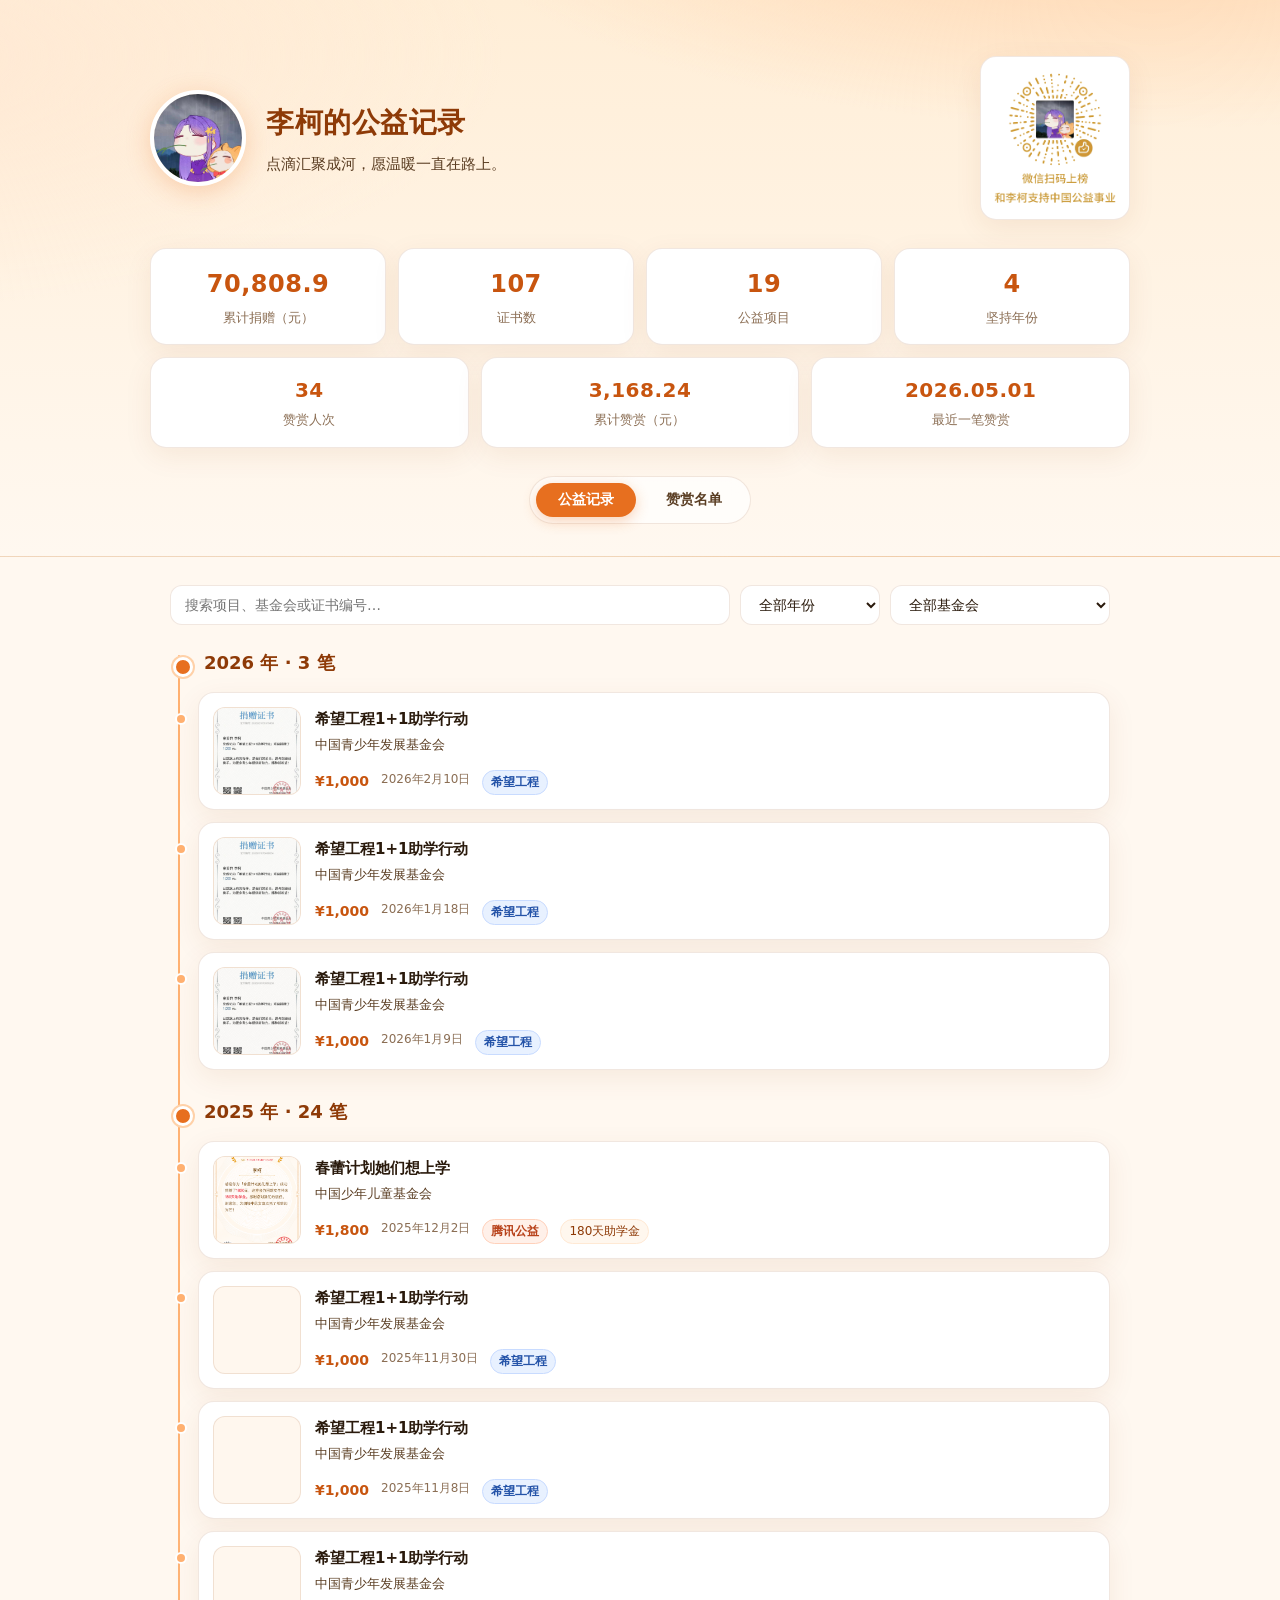
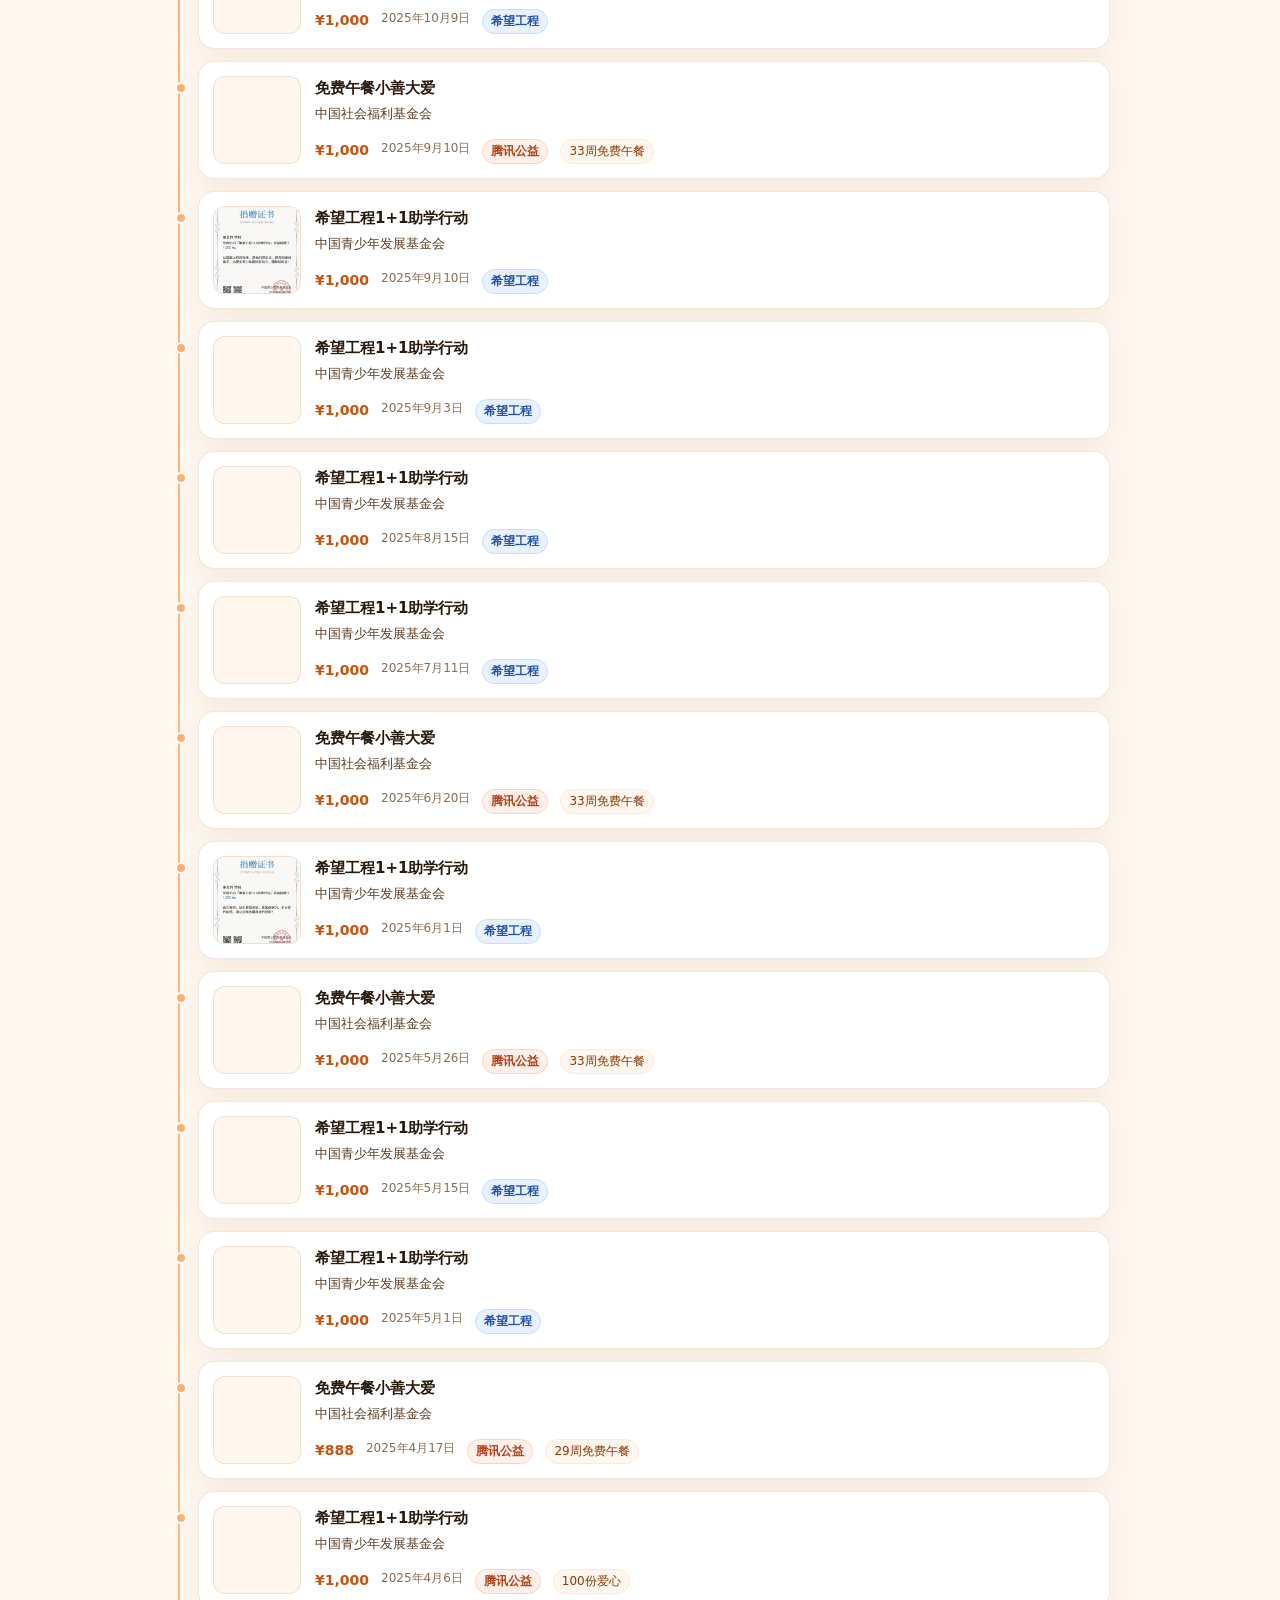
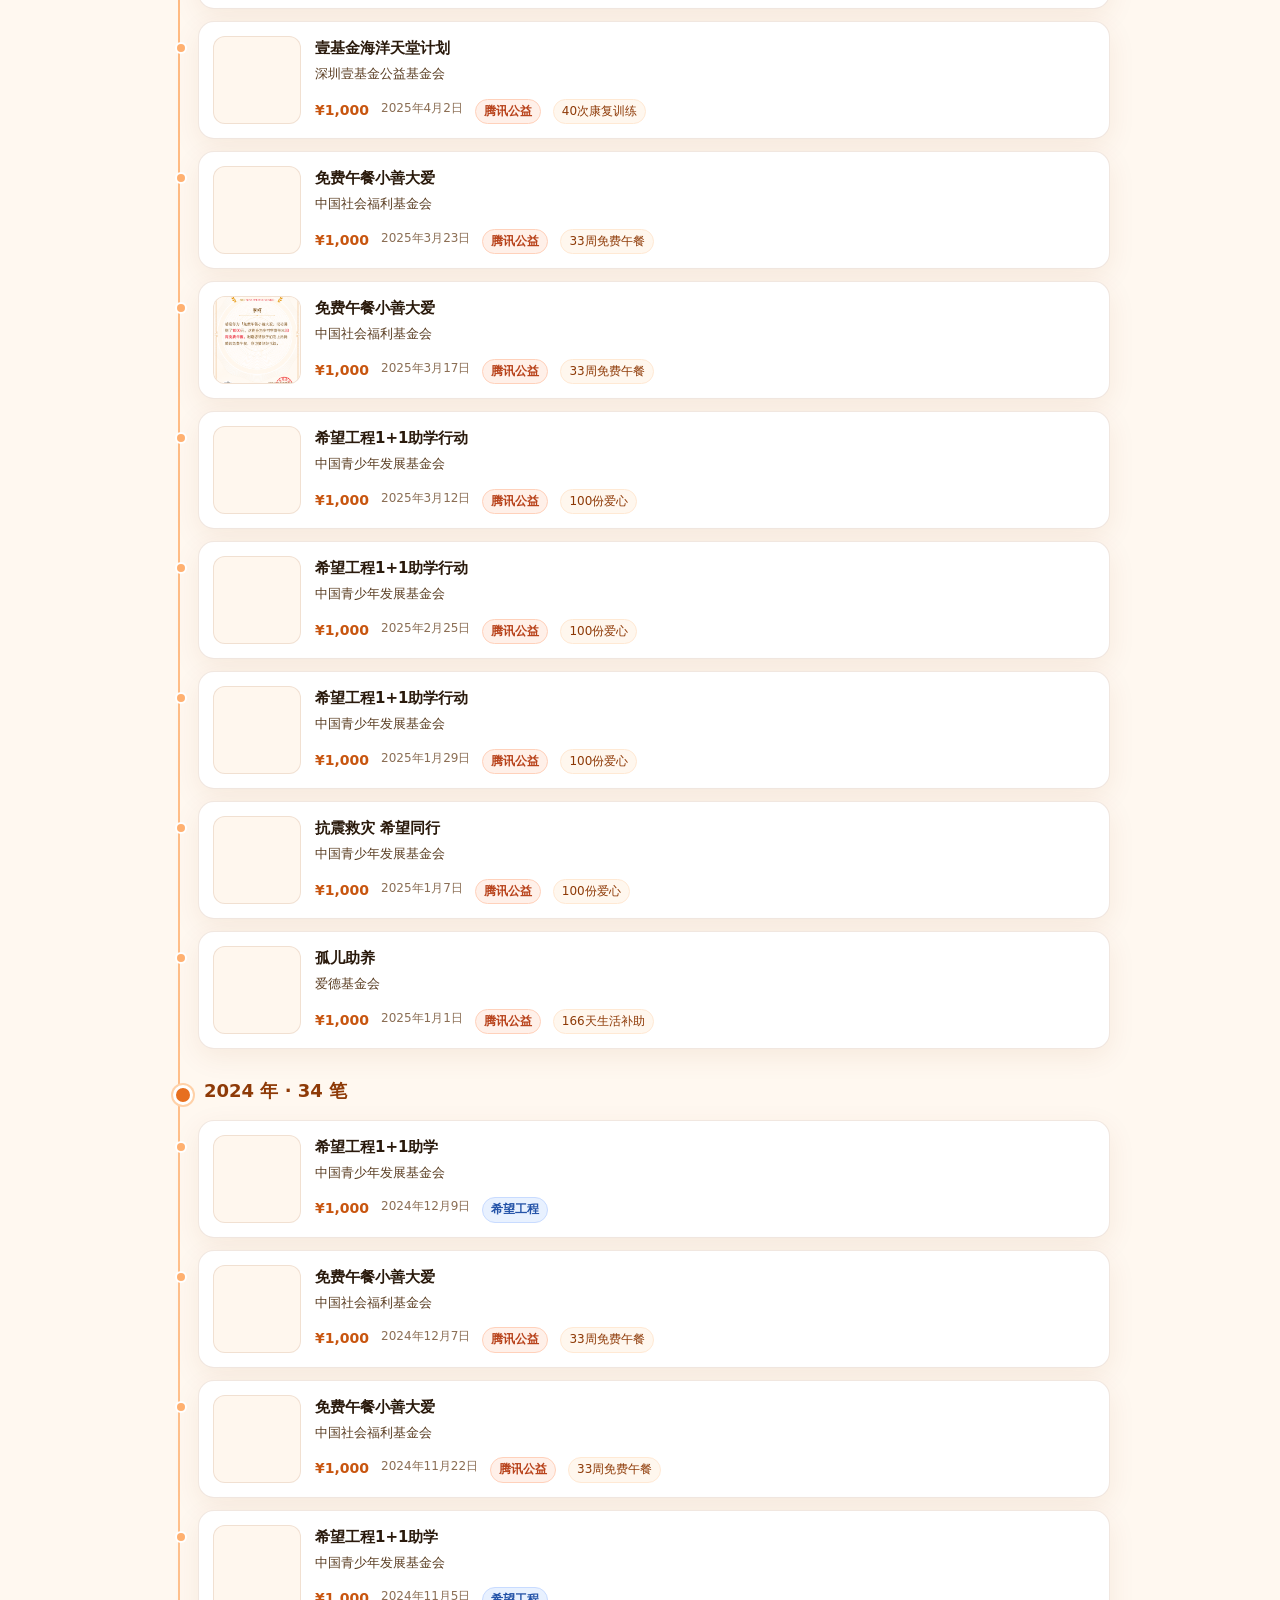
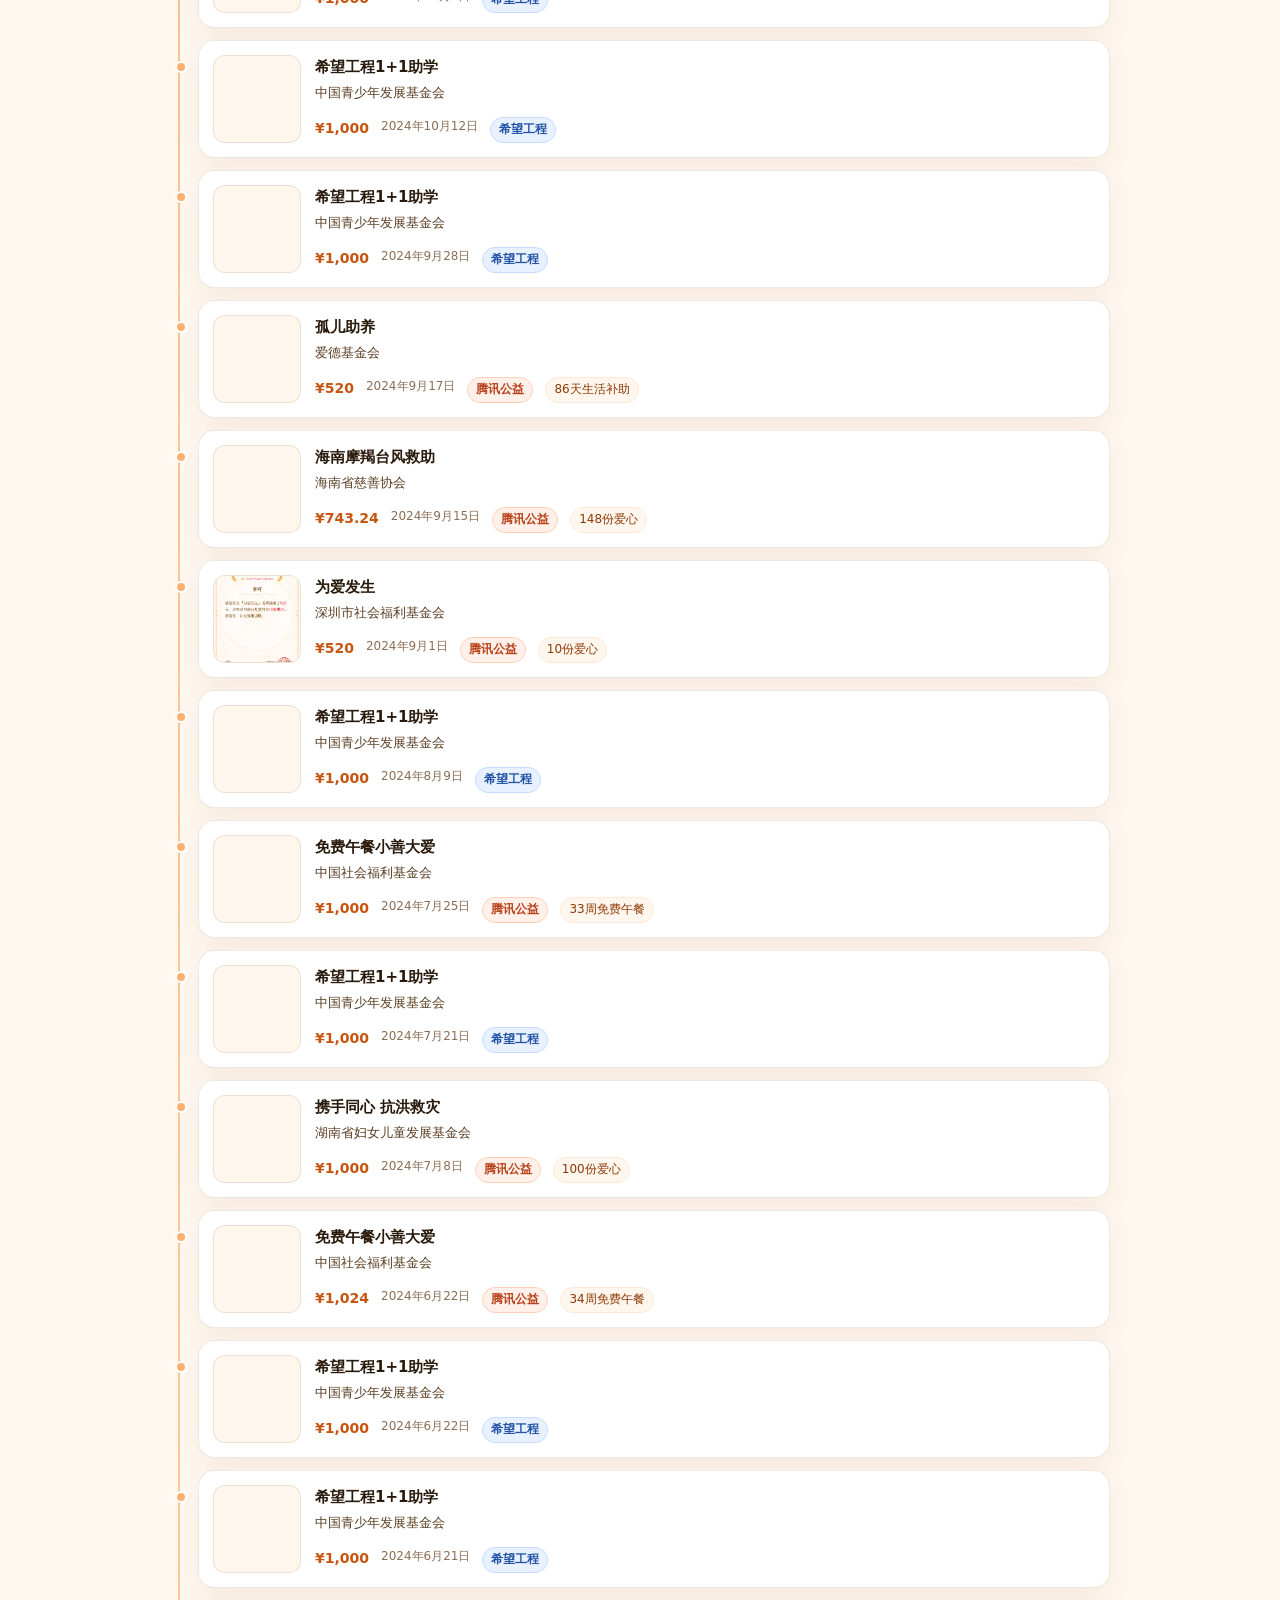
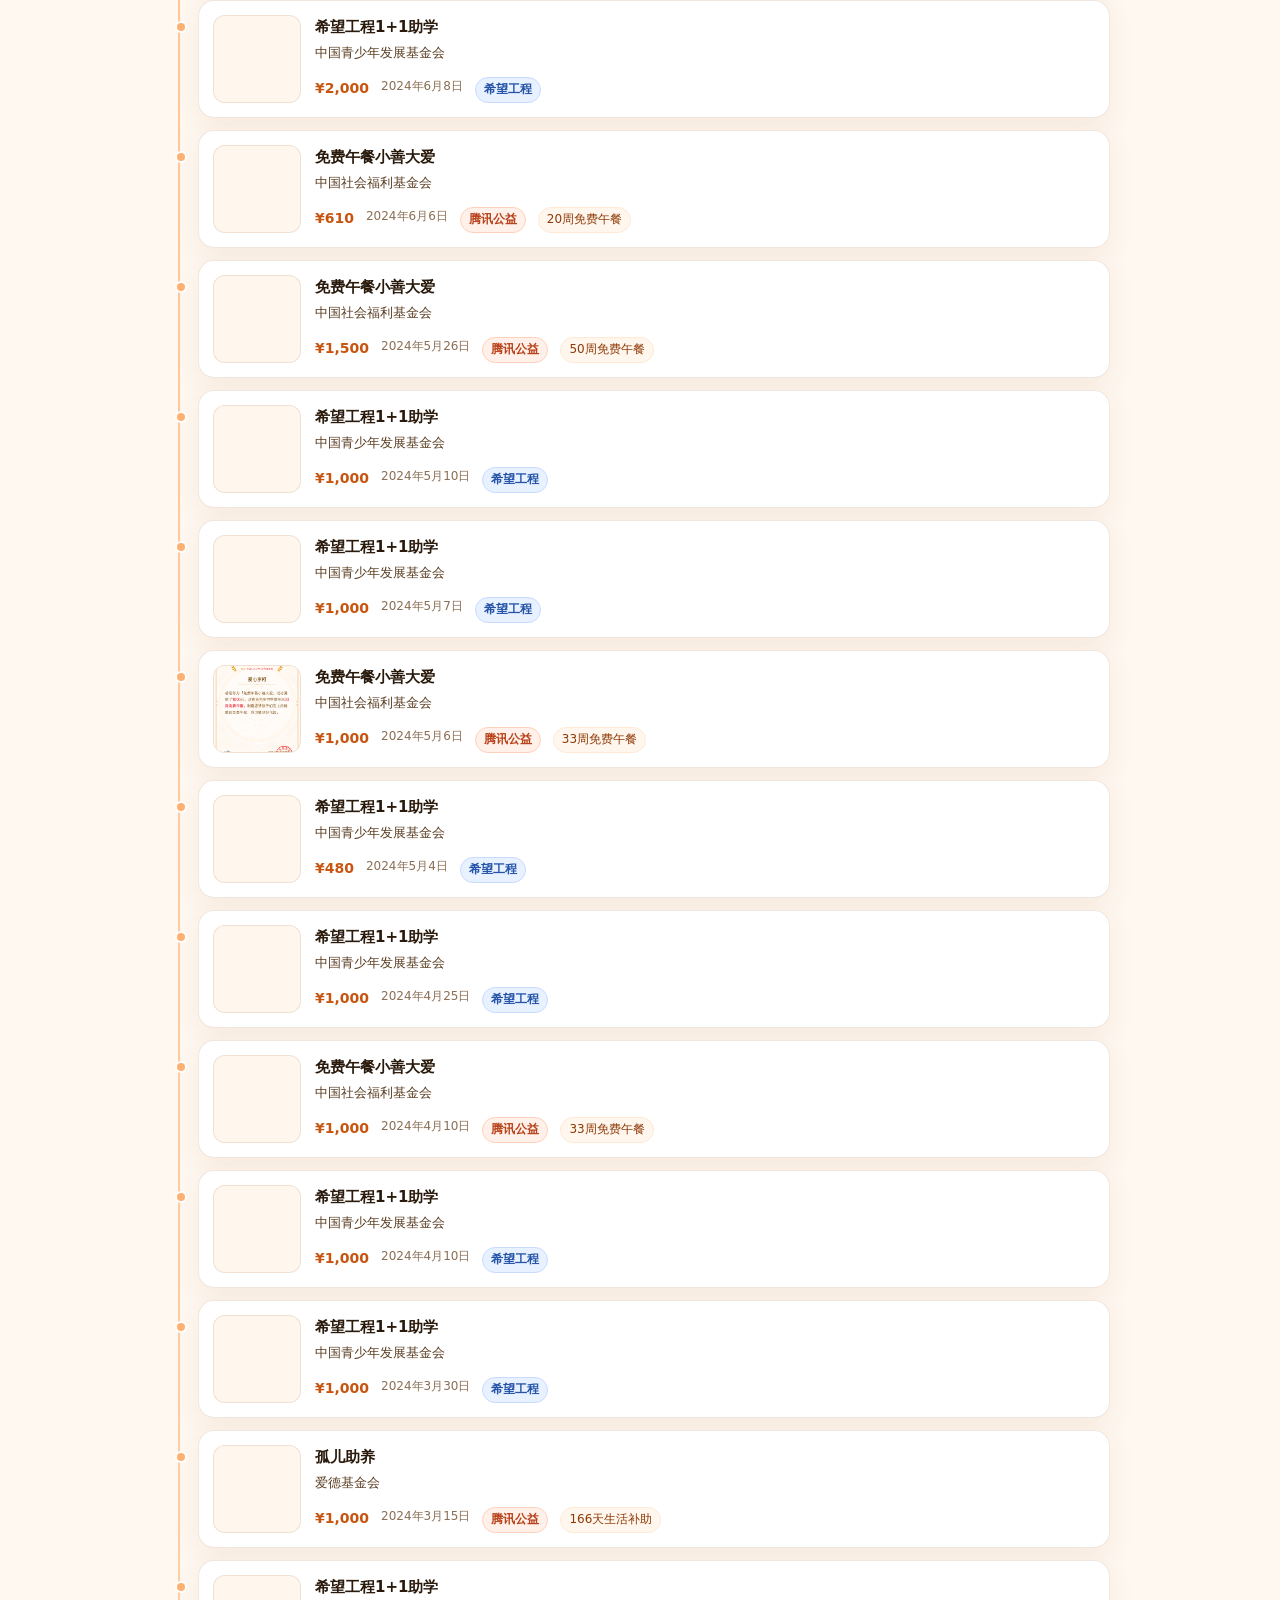
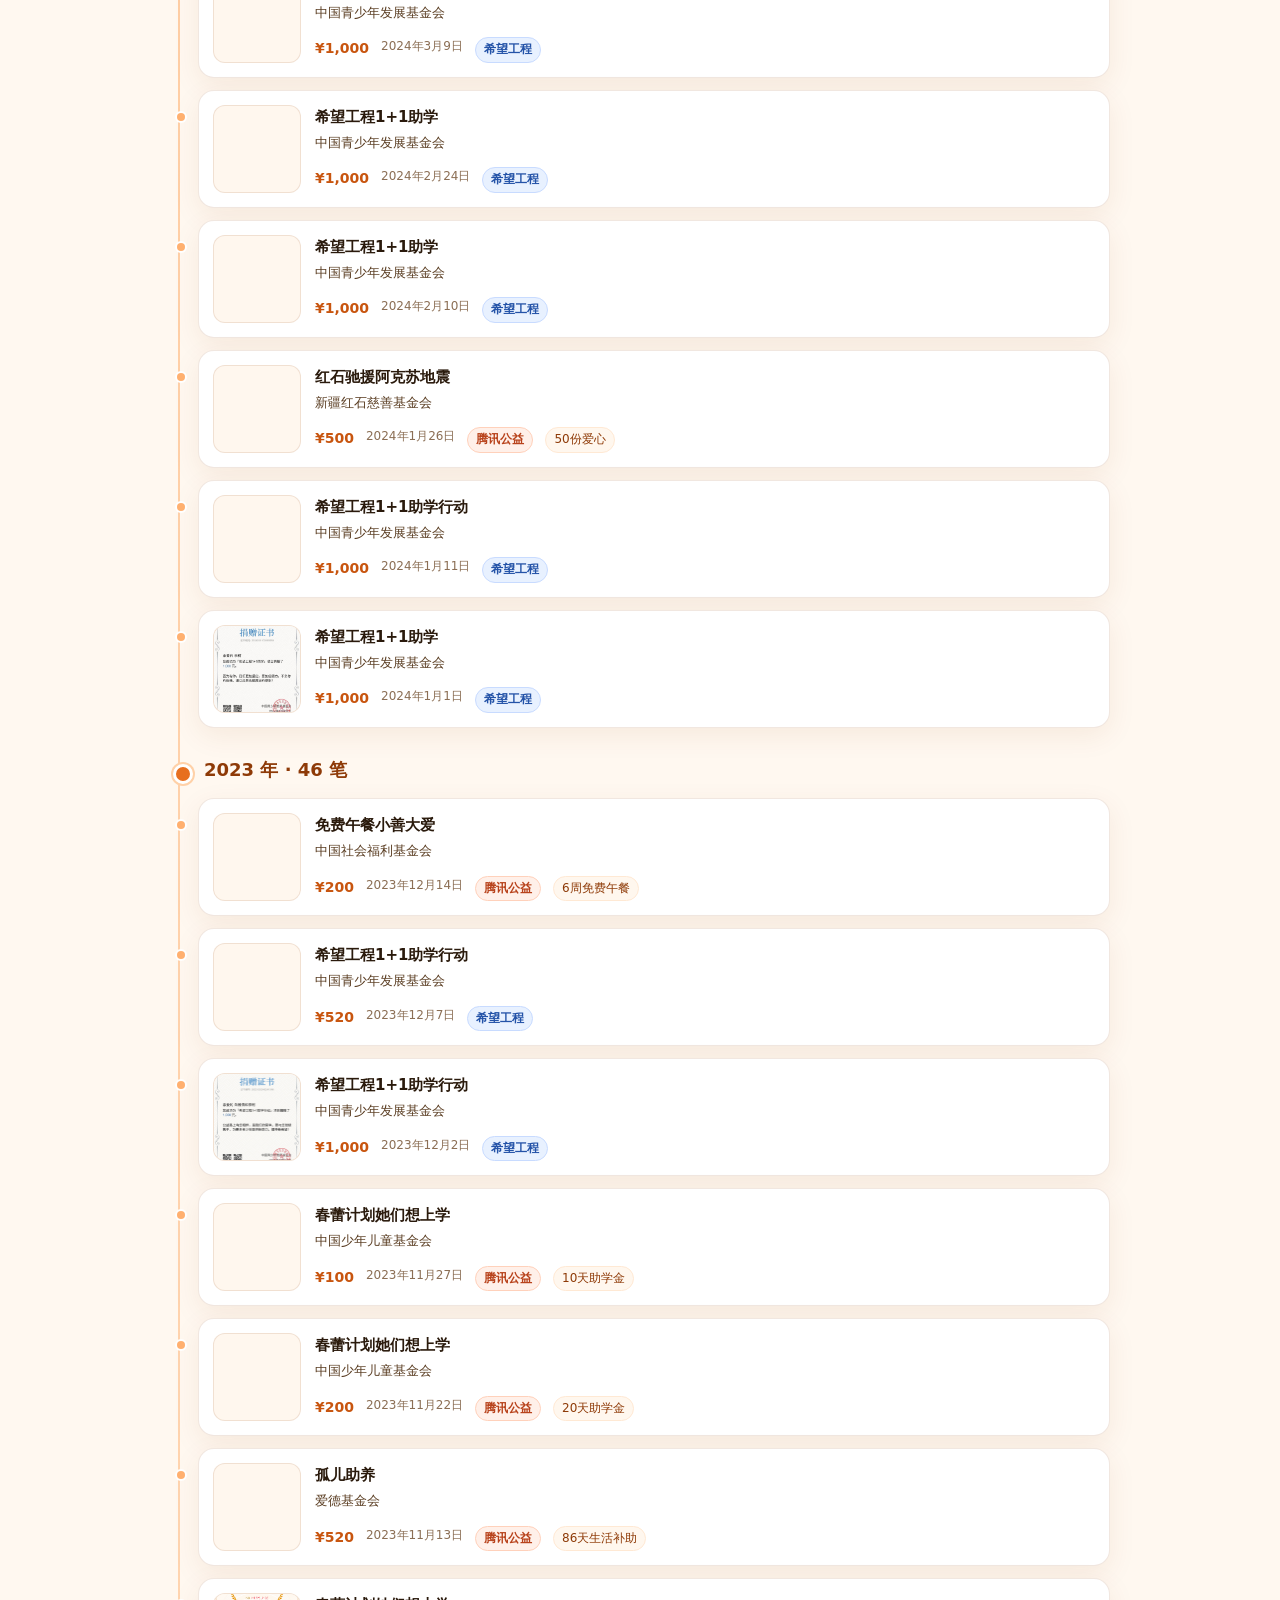
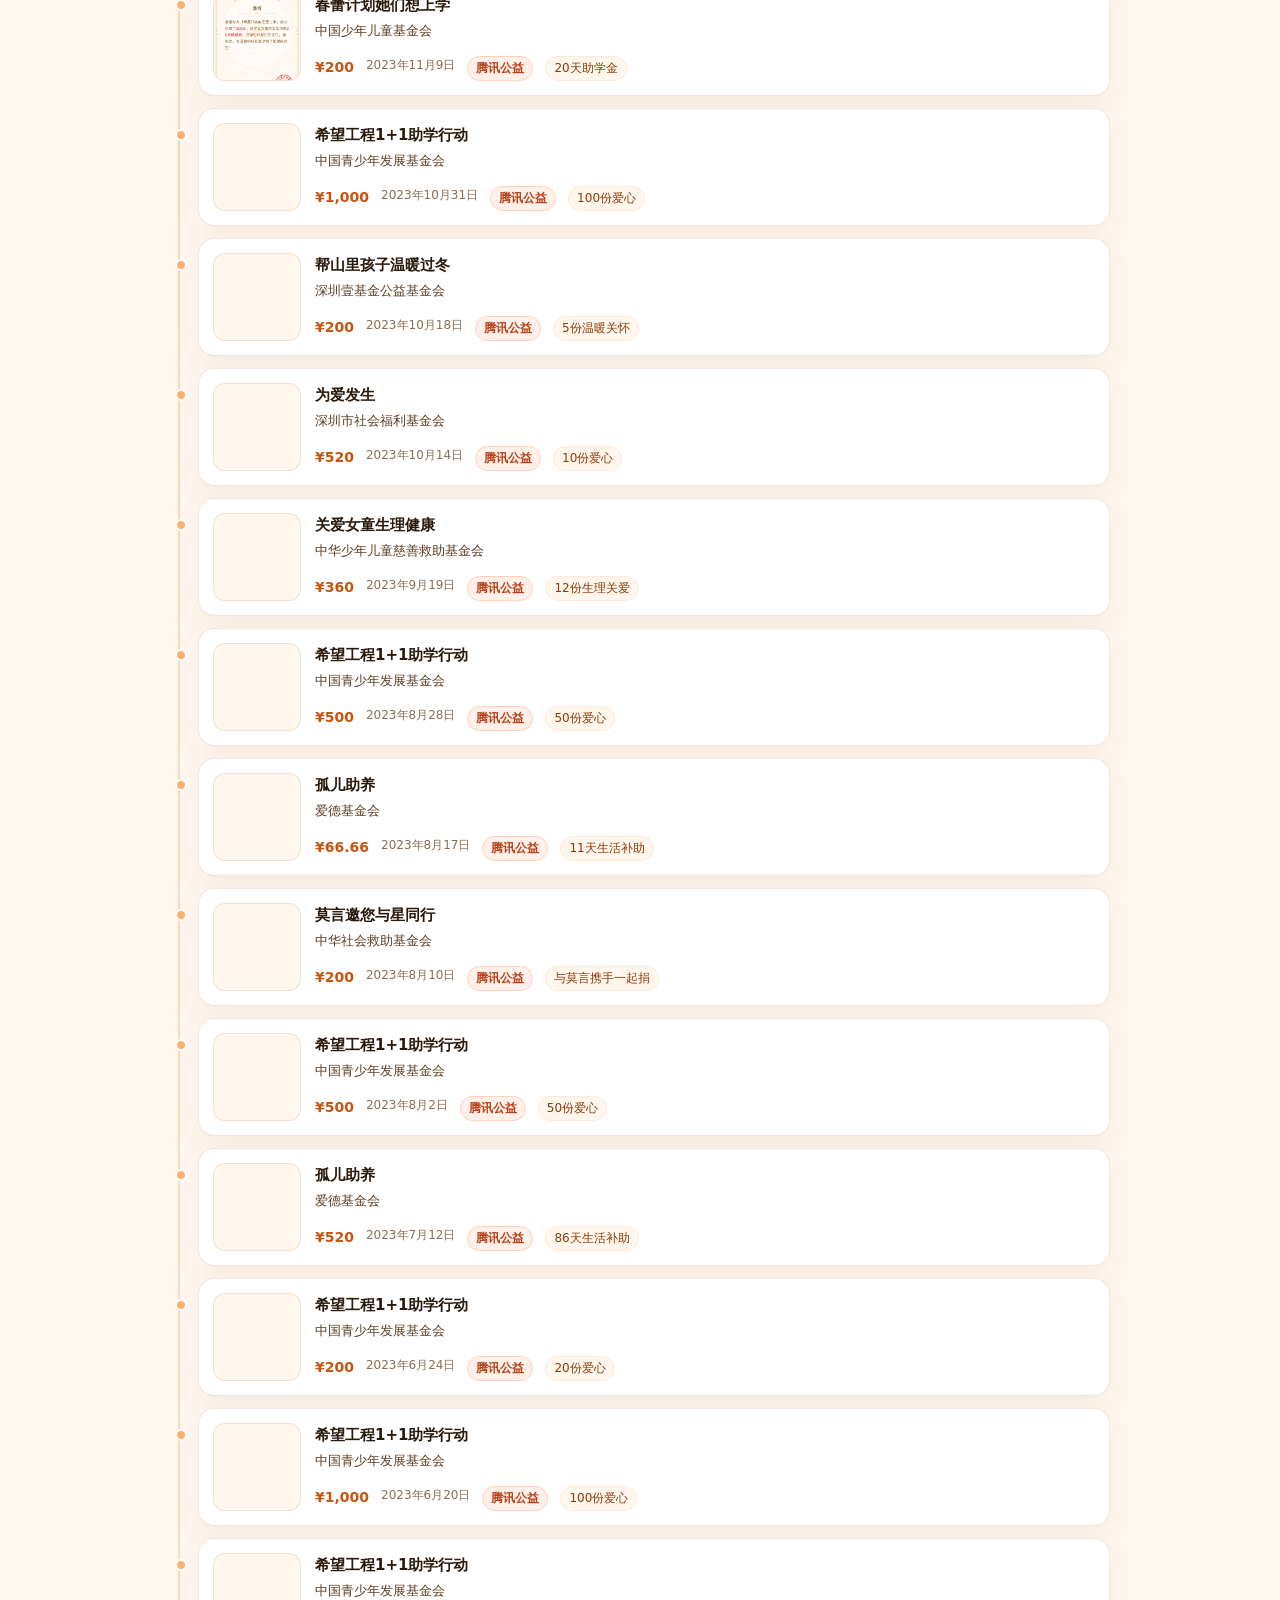
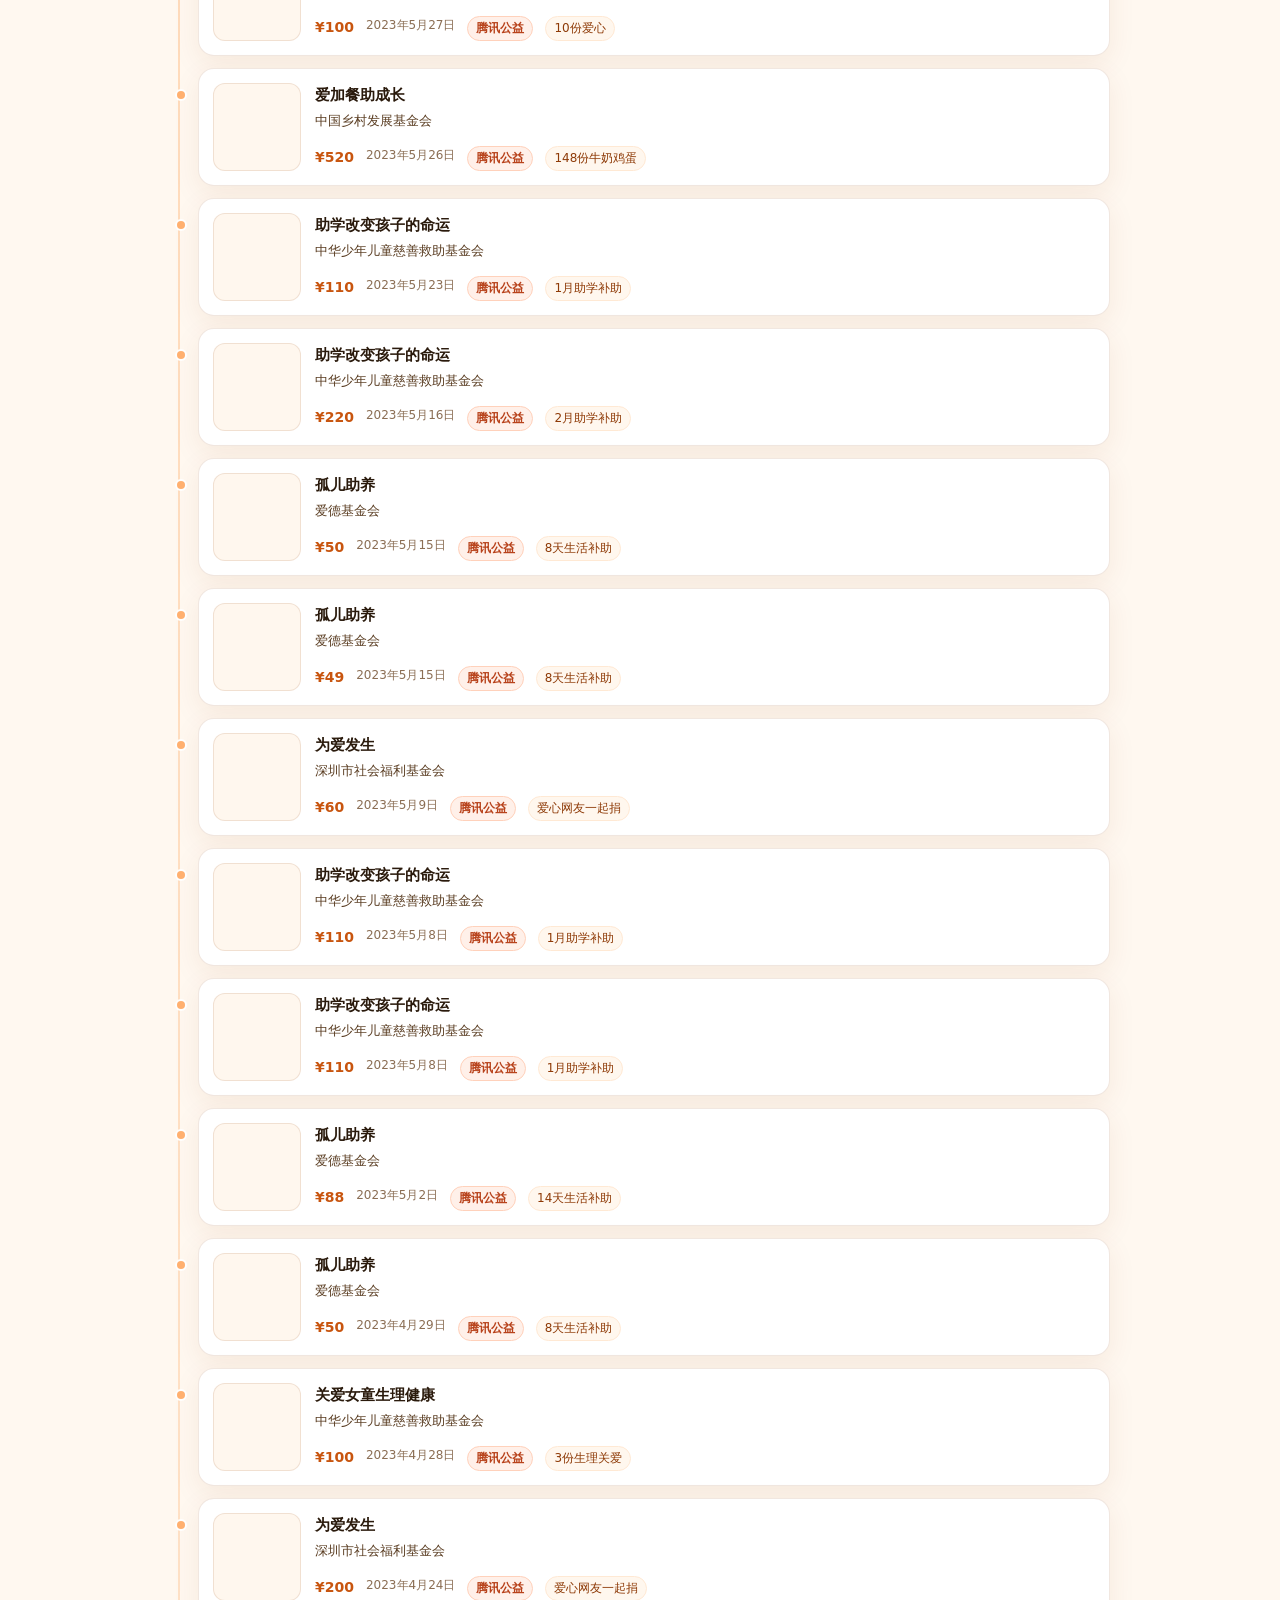
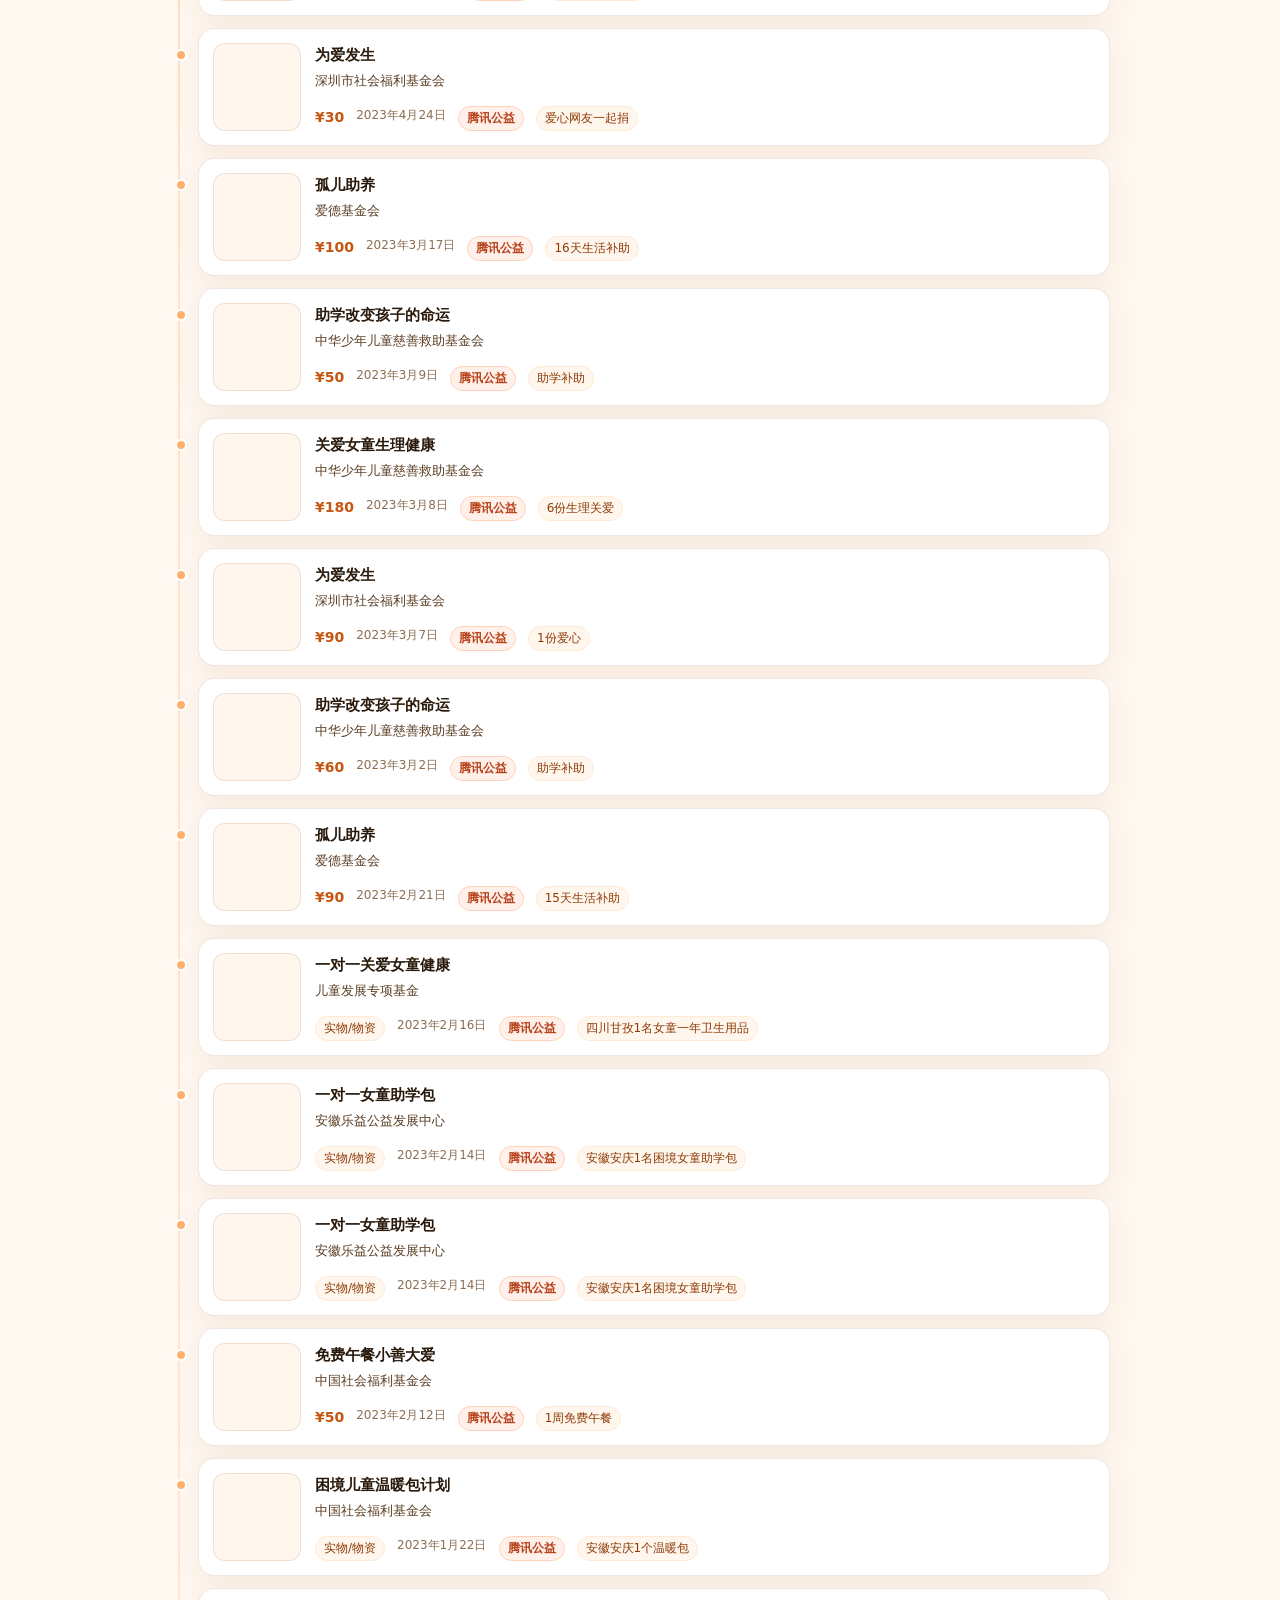
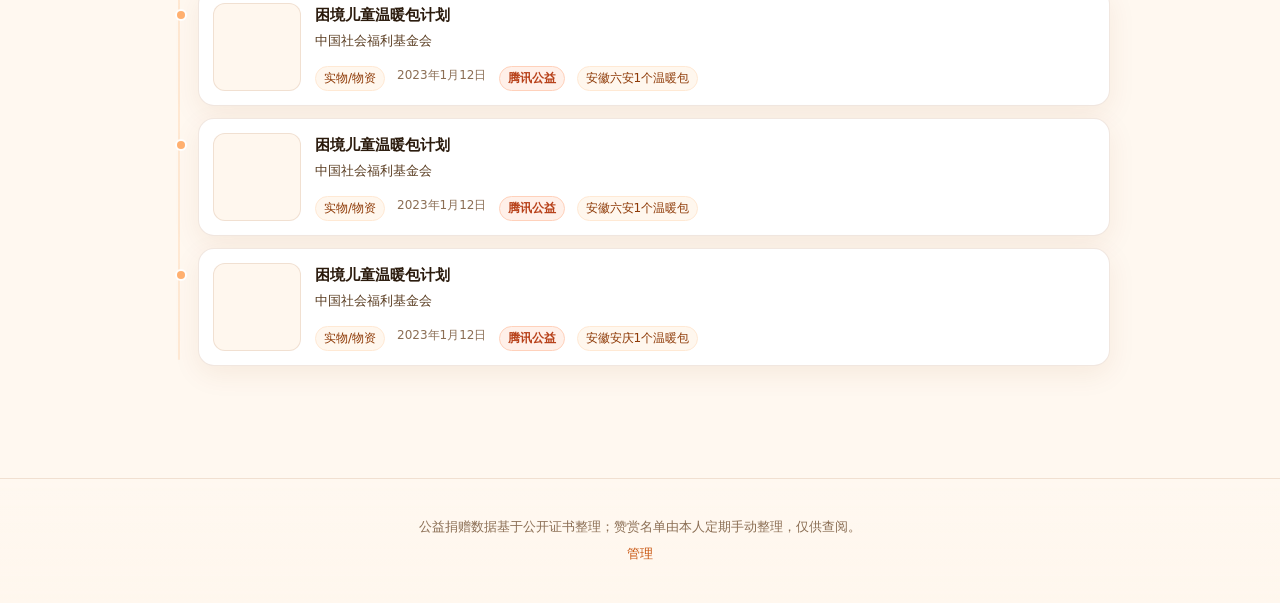
==== index.html @ 51386a1c "feat: initial commit — 李柯公益记录站点 - 展示页：捐赠时间线 + 赞赏名单（带搜索/年份筛选/排序，JS masonry 布局） - 管理面板：基于 Cloudflare P" ====
<!DOCTYPE html>
<html lang="zh-CN">
<head>
<meta charset="UTF-8">
<meta name="viewport" content="width=device-width,initial-scale=1,viewport-fit=cover">
<meta name="theme-color" content="#e07a3c">
<title>李柯的公益记录</title>
<meta name="description" content="李柯的公益捐赠时间线、证书与赞赏名单">
<link rel="stylesheet" href="assets/style.css">
<link rel="icon" type="image/jpeg" href="assets/avatar.jpeg">
</head>
<body>

<header class="hero">
  <div class="hero-inner">
    <img class="avatar" src="assets/avatar.jpeg" alt="李柯">
    <div class="hero-text">
      <h1>李柯的公益记录</h1>
      <p class="tagline">点滴汇聚成河，愿温暖一直在路上。</p>
    </div>
    <aside class="hero-cta" aria-label="赞赏二维码">
      <img src="assets/qr-support.png" alt="微信扫码上榜，和李柯支持中国公益事业" class="qr">
    </aside>
  </div>

  <div class="stats">
    <div class="stat">
      <div class="stat-value" id="stat-amount">—</div>
      <div class="stat-label">累计捐赠（元）</div>
    </div>
    <div class="stat">
      <div class="stat-value" id="stat-count">—</div>
      <div class="stat-label">证书数</div>
    </div>
    <div class="stat">
      <div class="stat-value" id="stat-projects">—</div>
      <div class="stat-label">公益项目</div>
    </div>
    <div class="stat">
      <div class="stat-value" id="stat-years">—</div>
      <div class="stat-label">坚持年份</div>
    </div>
  </div>

  <div class="sponsors-stats" aria-label="赞赏概览">
    <div class="stat">
      <div class="stat-value" id="sp-count">—</div>
      <div class="stat-label">赞赏人次</div>
    </div>
    <div class="stat">
      <div class="stat-value" id="sp-total">—</div>
      <div class="stat-label">累计赞赏（元）</div>
    </div>
    <div class="stat">
      <div class="stat-value" id="sp-latest">—</div>
      <div class="stat-label">最近一笔赞赏</div>
    </div>
  </div>

  <nav class="section-nav" role="tablist" aria-label="页面切换">
    <button type="button" class="section-tab is-active" data-tab="donations" role="tab" aria-selected="true">公益记录</button>
    <button type="button" class="section-tab" data-tab="sponsors" role="tab" aria-selected="false">赞赏名单</button>
  </nav>
</header>

<main class="container">

  <section id="donations" class="page-section" role="tabpanel" aria-labelledby="tab-donations">
    <div class="filters" aria-label="筛选">
      <input type="search" id="q" placeholder="搜索项目、基金会或证书编号…" autocomplete="off">
      <select id="filter-year">
        <option value="">全部年份</option>
      </select>
      <select id="filter-foundation">
        <option value="">全部基金会</option>
      </select>
    </div>

    <div id="timeline" class="timeline" aria-live="polite"></div>
    <p id="empty" class="empty" hidden>没有匹配的记录。</p>
  </section>

  <section id="sponsors" class="page-section" role="tabpanel" aria-labelledby="tab-sponsors" hidden>
    <div class="filters" aria-label="赞赏筛选">
      <input type="search" id="sp-q" placeholder="搜索姓名或留言…" autocomplete="off">
      <select id="sp-filter-year">
        <option value="">全部年份</option>
      </select>
      <select id="sp-sort">
        <option value="date-asc">日期 旧→新</option>
        <option value="date-desc">日期 新→旧</option>
        <option value="amount-desc">金额 高→低</option>
        <option value="amount-asc">金额 低→高</option>
      </select>
    </div>
    <div id="sponsor-list" class="sponsor-list"></div>
    <p id="sponsor-empty" class="empty" hidden>暂无赞赏记录。</p>
  </section>
</main>

<footer class="site-footer">
  <p class="legal">公益捐赠数据基于公开证书整理；赞赏名单由本人定期手动整理，仅供查阅。</p>
  <p class="legal"><a href="admin.html">管理</a></p>
</footer>

<dialog id="lightbox" class="lightbox" aria-label="证书预览">
  <button class="lightbox-close" type="button" aria-label="关闭">&times;</button>
  <img id="lightbox-img" alt="">
  <div class="lightbox-meta" id="lightbox-meta"></div>
</dialog>

<script src="assets/app.js" defer></script>
</body>
</html>
---- assets/style.css ----
:root {
  --warm-50:  #fff7ee;
  --warm-100: #ffe9d4;
  --warm-200: #ffd1a8;
  --warm-300: #ffb070;
  --warm-400: #ff8a45;
  --warm-500: #e76f1f;
  --warm-600: #c8550f;
  --warm-700: #8e3a07;
  --ink-900:  #2a1a0c;
  --ink-700:  #5a3d22;
  --ink-500:  #8b6e54;
  --line:     rgba(142, 58, 7, 0.12);
  --bg:       #fff8f0;
  --card:     #ffffff;
  --shadow:   0 8px 28px rgba(143, 64, 14, 0.08);
  --radius:   16px;
}

* { box-sizing: border-box; }
html, body { padding: 0; margin: 0; }
body {
  font-family: "PingFang SC", "Microsoft YaHei", "Hiragino Sans GB", system-ui, -apple-system, sans-serif;
  background: var(--bg);
  color: var(--ink-900);
  line-height: 1.6;
  -webkit-font-smoothing: antialiased;
}

a { color: var(--warm-600); text-decoration: none; }
a:hover { text-decoration: underline; }

img { max-width: 100%; display: block; }

/* ===== Hero ===== */
.hero {
  background:
    radial-gradient(1200px 400px at 90% -20%, var(--warm-200), transparent 60%),
    radial-gradient(900px 360px at -10% 10%, var(--warm-100), transparent 70%),
    linear-gradient(180deg, #ffeed7 0%, var(--bg) 100%);
  padding: 56px 20px 32px;
  border-bottom: 1px solid var(--line);
}
.hero-inner {
  max-width: 980px;
  margin: 0 auto;
  display: flex;
  align-items: center;
  gap: 20px;
  flex-wrap: wrap;
}
.avatar {
  width: 96px;
  height: 96px;
  border-radius: 50%;
  object-fit: cover;
  box-shadow: 0 6px 24px rgba(231, 111, 31, 0.25);
  border: 4px solid #fff;
  flex-shrink: 0;
}
.hero-text {
  flex: 1 1 300px;
  min-width: 0;
}
.hero-text h1 {
  margin: 0 0 6px;
  font-size: 28px;
  letter-spacing: 0.5px;
  color: var(--warm-700);
}
.tagline {
  margin: 0;
  color: var(--ink-700);
  font-size: 15px;
}

.hero-cta {
  flex-shrink: 0;
  background: #fff;
  padding: 8px;
  border-radius: var(--radius);
  box-shadow: var(--shadow);
  border: 1px solid var(--line);
}
.hero-cta .qr {
  width: 132px;
  height: auto;
  display: block;
  border-radius: 8px;
}

.stats {
  max-width: 980px;
  margin: 28px auto 0;
  display: grid;
  grid-template-columns: repeat(4, 1fr);
  gap: 12px;
}
.stat {
  background: var(--card);
  border-radius: var(--radius);
  padding: 16px 14px;
  text-align: center;
  box-shadow: var(--shadow);
  border: 1px solid var(--line);
}
.stat-value {
  font-size: 24px;
  font-weight: 700;
  color: var(--warm-600);
  letter-spacing: 0.5px;
}
.stat-label {
  font-size: 13px;
  color: var(--ink-500);
  margin-top: 4px;
}

/* ===== Container ===== */
.container {
  max-width: 980px;
  margin: 0 auto;
  padding: 28px 20px 64px;
}

/* ===== Filters ===== */
.filters {
  display: grid;
  grid-template-columns: 1fr 140px 220px;
  gap: 10px;
  margin-bottom: 24px;
}
.filters input,
.filters select {
  padding: 10px 14px;
  font-size: 14px;
  border-radius: 12px;
  border: 1px solid var(--line);
  background: #fff;
  color: var(--ink-900);
  outline: none;
  transition: border-color .2s, box-shadow .2s;
  font-family: inherit;
}
.filters input:focus,
.filters select:focus {
  border-color: var(--warm-400);
  box-shadow: 0 0 0 3px rgba(255, 138, 69, 0.15);
}

/* ===== Timeline ===== */
.timeline {
  position: relative;
  padding-left: 28px;
}
.timeline::before {
  content: "";
  position: absolute;
  left: 8px;
  top: 6px;
  bottom: 6px;
  width: 2px;
  background: linear-gradient(180deg, var(--warm-300), var(--warm-100));
  border-radius: 2px;
}

.year-group {
  margin-bottom: 28px;
}
.year-label {
  position: relative;
  font-size: 18px;
  font-weight: 700;
  color: var(--warm-700);
  margin: 0 0 14px;
  padding-left: 6px;
}
.year-label::before {
  content: "";
  position: absolute;
  left: -25px;
  top: 8px;
  width: 14px;
  height: 14px;
  border-radius: 50%;
  background: var(--warm-500);
  border: 3px solid #fff;
  box-shadow: 0 0 0 2px var(--warm-200);
}

.record {
  position: relative;
  background: var(--card);
  border-radius: var(--radius);
  box-shadow: var(--shadow);
  padding: 14px;
  margin-bottom: 12px;
  border: 1px solid var(--line);
  display: grid;
  grid-template-columns: 88px 1fr;
  gap: 14px;
  cursor: pointer;
  transition: transform .15s, box-shadow .15s;
}
.record:hover {
  transform: translateY(-2px);
  box-shadow: 0 14px 36px rgba(143, 64, 14, 0.12);
}
.record::before {
  content: "";
  position: absolute;
  left: -22px;
  top: 22px;
  width: 8px;
  height: 8px;
  border-radius: 50%;
  background: var(--warm-300);
  box-shadow: 0 0 0 2px #fff;
}
.record-thumb {
  width: 88px;
  height: 88px;
  background: var(--warm-50);
  border-radius: 12px;
  overflow: hidden;
  border: 1px solid var(--line);
  flex-shrink: 0;
}
.record-thumb img {
  width: 100%;
  height: 100%;
  object-fit: cover;
}
.record-body {
  display: flex;
  flex-direction: column;
  min-width: 0;
}
.record-project {
  font-weight: 600;
  font-size: 15px;
  color: var(--ink-900);
  margin: 0 0 4px;
  word-break: break-word;
}
.record-foundation {
  font-size: 13px;
  color: var(--ink-700);
  margin: 0 0 8px;
}
.record-meta {
  display: flex;
  flex-wrap: wrap;
  gap: 6px 12px;
  font-size: 12px;
  color: var(--ink-500);
  margin-top: auto;
}
.record-meta .amount {
  color: var(--warm-600);
  font-weight: 700;
  font-size: 14px;
}
.tag {
  display: inline-block;
  padding: 2px 8px;
  background: var(--warm-50);
  color: var(--warm-700);
  border-radius: 999px;
  font-size: 12px;
  border: 1px solid var(--warm-100);
}
.tag-channel { font-weight: 600; }
.tag-channel-txgy { background: #fff0e9; color: #b8421b; border-color: #ffd1bb; }
.tag-channel-xwgc { background: #e8f1ff; color: #2453a8; border-color: #c8dbff; }
.tag-channel-other { background: #f1eee9; color: #6b5c4a; border-color: #ddd5cb; }

.empty {
  text-align: center;
  padding: 60px 20px;
  color: var(--ink-500);
}

/* ===== Footer ===== */
.site-footer {
  border-top: 1px solid var(--line);
  background: linear-gradient(180deg, transparent, var(--warm-50));
  padding: 32px 20px;
  text-align: center;
  color: var(--ink-500);
}
.legal { font-size: 13px; margin: 6px 0; }

/* ===== Lightbox ===== */
.lightbox {
  border: none;
  padding: 0;
  border-radius: var(--radius);
  background: #fff;
  max-width: 92vw;
  max-height: 92vh;
  width: 720px;
  box-shadow: 0 24px 80px rgba(0,0,0,0.3);
  overflow: hidden;
}
.lightbox::backdrop { background: rgba(20, 8, 0, 0.7); }
.lightbox-close {
  position: absolute;
  top: 8px;
  right: 12px;
  border: none;
  background: rgba(0,0,0,0.4);
  color: #fff;
  width: 32px;
  height: 32px;
  border-radius: 50%;
  font-size: 22px;
  cursor: pointer;
  z-index: 2;
  line-height: 1;
}
#lightbox-img {
  max-width: 100%;
  max-height: 70vh;
  object-fit: contain;
  display: block;
  margin: 0 auto;
  background: #faf3e8;
}
.lightbox-meta {
  padding: 14px 18px;
  border-top: 1px solid var(--line);
  font-size: 14px;
  color: var(--ink-700);
  background: var(--warm-50);
}
.lightbox-meta strong { color: var(--warm-700); }

/* ===== Section navigation ===== */
.section-nav {
  max-width: 980px;
  margin: 28px auto 0;
  display: flex;
  gap: 8px;
  background: rgba(255, 255, 255, 0.7);
  backdrop-filter: blur(8px);
  border: 1px solid var(--line);
  border-radius: 999px;
  padding: 6px;
  width: fit-content;
}
.section-tab {
  appearance: none;
  background: transparent;
  border: none;
  font-family: inherit;
  cursor: pointer;
  padding: 8px 22px;
  border-radius: 999px;
  color: var(--ink-700);
  font-weight: 600;
  font-size: 14px;
  text-decoration: none;
  transition: background .15s, color .15s;
}
.section-tab:hover { background: var(--warm-50); text-decoration: none; }
.section-tab.is-active {
  background: var(--warm-500);
  color: #fff;
  box-shadow: 0 4px 14px rgba(231, 111, 31, 0.3);
}

/* ===== Page section ===== */
.page-section {
  margin-bottom: 48px;
}
.muted { color: var(--ink-500); }
.small { font-size: 13px; }

/* ===== Sponsors ===== */
.sponsors-stats {
  max-width: 980px;
  margin: 12px auto 0;
  display: grid;
  grid-template-columns: repeat(3, 1fr);
  gap: 12px;
}
.sponsors-stats .stat-value { font-size: 20px; }

.sponsor-list {
  position: relative;
}
.sponsor-card {
  background: var(--card);
  border: 1px solid var(--line);
  border-radius: var(--radius);
  padding: 14px 16px;
  box-shadow: 0 4px 14px rgba(143, 64, 14, 0.04);
  display: flex;
  flex-direction: column;
  gap: 6px;
  transition: transform .15s, box-shadow .15s;
}
.sponsor-card:hover {
  transform: translateY(-2px);
  box-shadow: 0 12px 28px rgba(143, 64, 14, 0.1);
}
.sponsor-card .sp-top {
  display: flex;
  align-items: baseline;
  justify-content: space-between;
  gap: 8px;
}
.sponsor-card .sp-name {
  font-weight: 600;
  color: var(--ink-900);
  word-break: break-word;
}
.sponsor-card .sp-amount {
  color: var(--warm-600);
  font-weight: 700;
  font-size: 16px;
  white-space: nowrap;
}
.sponsor-card .sp-date { font-size: 12px; color: var(--ink-500); }
.sponsor-card .sp-message {
  font-size: 13px;
  color: var(--ink-700);
  background: var(--warm-50);
  padding: 6px 10px;
  border-radius: 8px;
  margin-top: 4px;
  border-left: 3px solid var(--warm-300);
  word-break: break-word;
}

/* ===== Responsive ===== */
@media (max-width: 720px) {
  .hero { padding: 28px 14px 18px; }
  .hero-inner { gap: 12px; justify-content: center; }
  .avatar { display: none; }
  .hero-text { flex: 1 1 auto; text-align: center; min-width: 0; }
  .hero-text h1 { font-size: 20px; margin-bottom: 4px; }
  .tagline { font-size: 13px; }

  .hero-cta { padding: 6px; }
  .hero-cta .qr { width: 140px; height: auto; }

  .stats {
    grid-template-columns: repeat(4, 1fr);
    gap: 6px;
    margin-top: 18px;
  }
  .sponsors-stats {
    grid-template-columns: repeat(3, 1fr);
    gap: 6px;
    margin-top: 8px;
  }
  .stat { padding: 10px 6px; }
  .stat-value { font-size: 15px; letter-spacing: 0; }
  .stat-label { font-size: 11px; margin-top: 2px; }
  .sponsors-stats .stat-value { font-size: 14px; }

  .section-nav { width: 100%; justify-content: center; margin-top: 18px; }
  .section-tab { flex: 1; text-align: center; padding: 8px 12px; }

  .container { padding: 20px 16px 48px; }
  .filters {
    grid-template-columns: minmax(0, 1.3fr) minmax(0, 1fr) minmax(0, 1fr);
    gap: 6px;
    margin-bottom: 18px;
  }
  .filters input,
  .filters select {
    padding: 8px 10px;
    font-size: 13px;
    border-radius: 10px;
  }

  .timeline { padding-left: 22px; }
  .timeline::before { left: 5px; }
  .year-label::before { left: -22px; width: 12px; height: 12px; }
  .record { grid-template-columns: 72px 1fr; padding: 12px; }
  .record::before { left: -19px; }
  .record-thumb { width: 72px; height: 72px; }
  .record-project { font-size: 14px; }

  .lightbox { width: 96vw; }
}

/* ===== Admin reuse helpers ===== */
.btn {
  display: inline-flex;
  align-items: center;
  gap: 6px;
  padding: 10px 18px;
  background: var(--warm-500);
  color: #fff;
  border: none;
  border-radius: 12px;
  font-size: 14px;
  cursor: pointer;
  font-family: inherit;
  font-weight: 600;
  transition: background .15s, transform .15s;
}
.btn:hover { background: var(--warm-600); }
.btn:active { transform: translateY(1px); }
.btn.btn-secondary { background: #fff; color: var(--warm-700); border: 1px solid var(--warm-200); }
.btn.btn-secondary:hover { background: var(--warm-50); }
.btn.btn-danger { background: #c33b1f; }
.btn.btn-danger:hover { background: #9c2b13; }
.btn[disabled] { opacity: 0.5; cursor: not-allowed; }

/* ===== Dark mode (auto) ===== */
@media (prefers-color-scheme: dark) {
  :root {
    --warm-50:  #2a1f15;
    --warm-100: #3a2a18;
    --warm-200: #4a361f;
    --warm-300: #ffb070;
    --warm-400: #ff8a45;
    --warm-500: #ff7a2a;
    --warm-600: #ff9050;
    --warm-700: #ffc28a;
    --ink-900:  #f5e9da;
    --ink-700:  #d6b896;
    --ink-500:  #9a826a;
    --line:     rgba(255, 200, 138, 0.14);
    --bg:       #14100b;
    --card:     #1f1813;
    --shadow:   0 8px 28px rgba(0, 0, 0, 0.45);
  }

  .hero {
    background:
      radial-gradient(1200px 400px at 90% -20%, rgba(255, 138, 69, 0.18), transparent 60%),
      radial-gradient(900px 360px at -10% 10%, rgba(255, 138, 69, 0.10), transparent 70%),
      linear-gradient(180deg, #1c1410 0%, var(--bg) 100%);
  }
  .hero-cta { background: var(--card); }
  .avatar { border-color: var(--card); }

  .filters input,
  .filters select { background: var(--card); color: var(--ink-900); }
  .section-nav { background: rgba(31, 24, 19, 0.75); }

  .year-label::before { border-color: var(--bg); }
  .record::before { box-shadow: 0 0 0 2px var(--card); }

  .tag-channel-txgy { background: rgba(184, 66, 27, 0.22); color: #ff9d6f; border-color: rgba(184, 66, 27, 0.4); }
  .tag-channel-xwgc { background: rgba(36, 83, 168, 0.28); color: #a3c0ff; border-color: rgba(36, 83, 168, 0.45); }
  .tag-channel-other { background: rgba(107, 92, 74, 0.3); color: #c5b69e; border-color: rgba(107, 92, 74, 0.45); }

  .lightbox { background: var(--card); }
  .lightbox-close { background: rgba(255, 255, 255, 0.15); }
  #lightbox-img { background: var(--warm-50); }

  .btn.btn-secondary { background: var(--card); }
  .btn.btn-secondary:hover { background: var(--warm-50); }
}
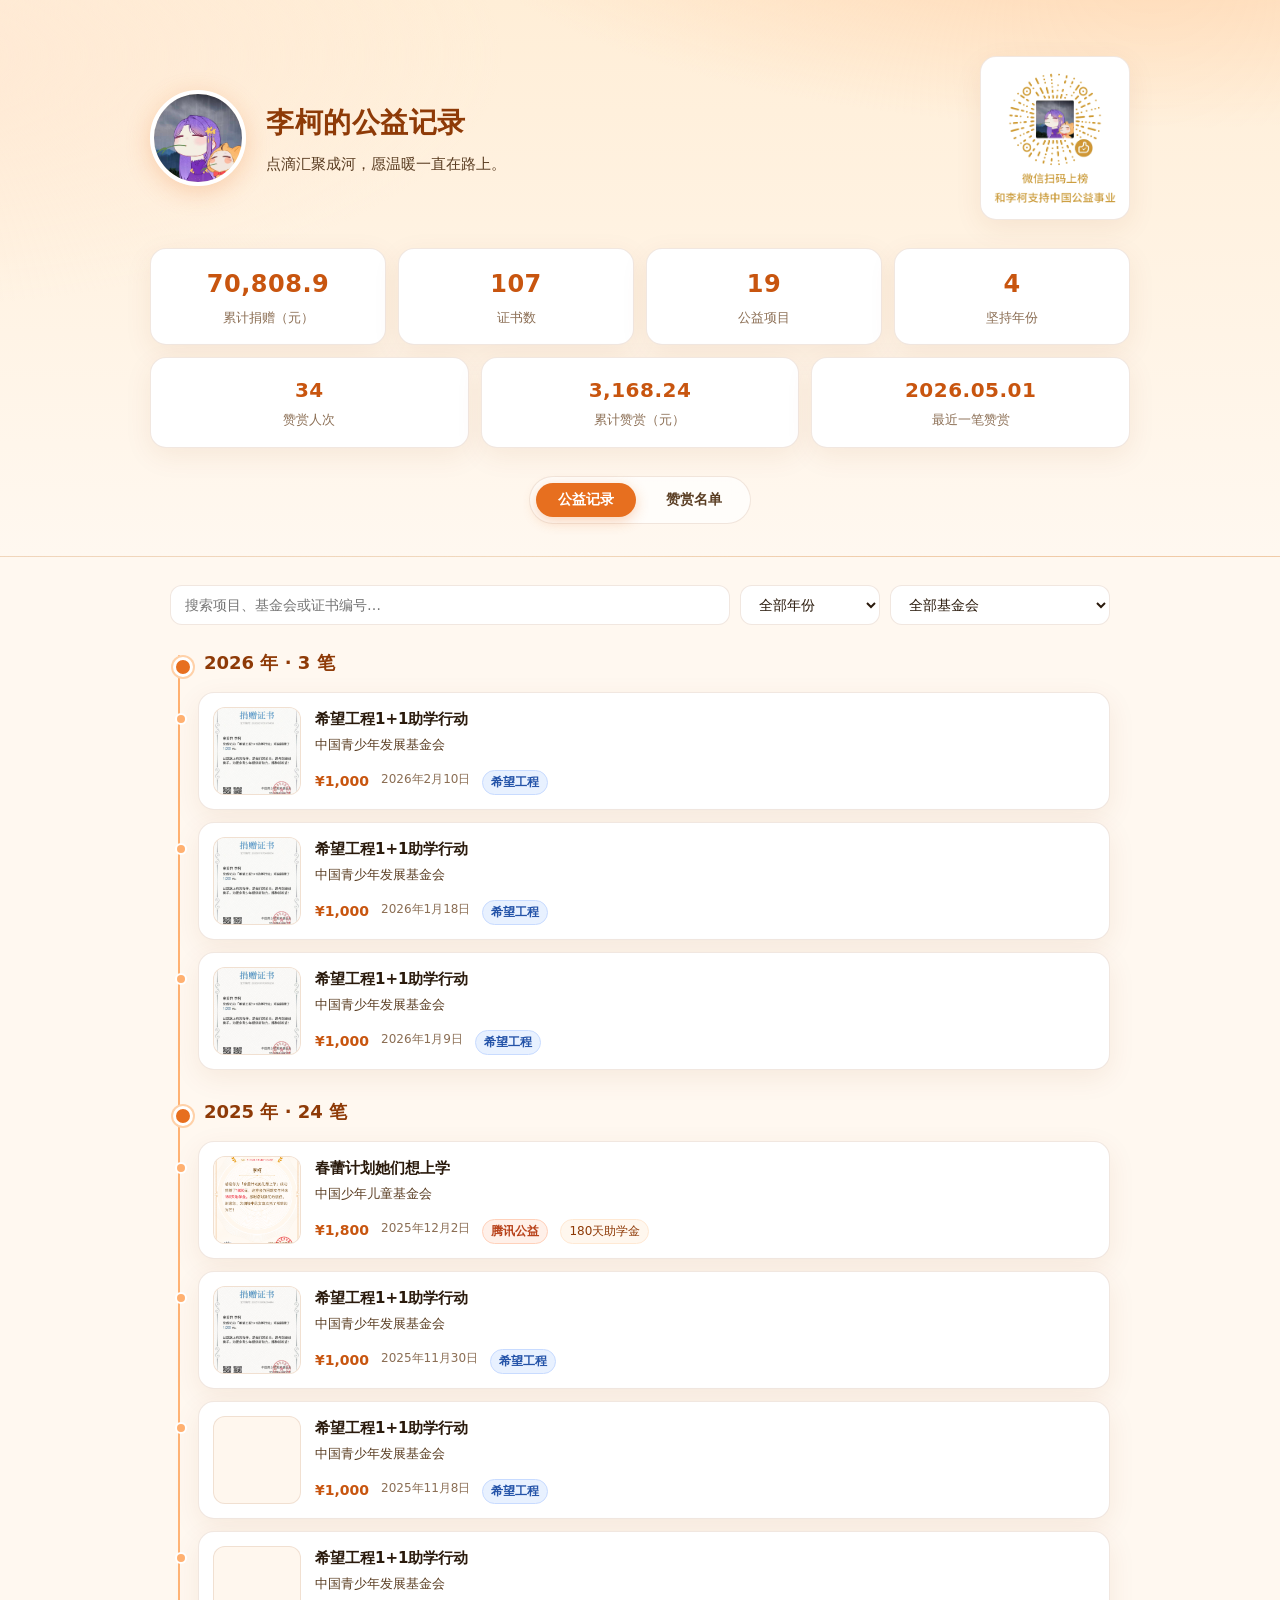
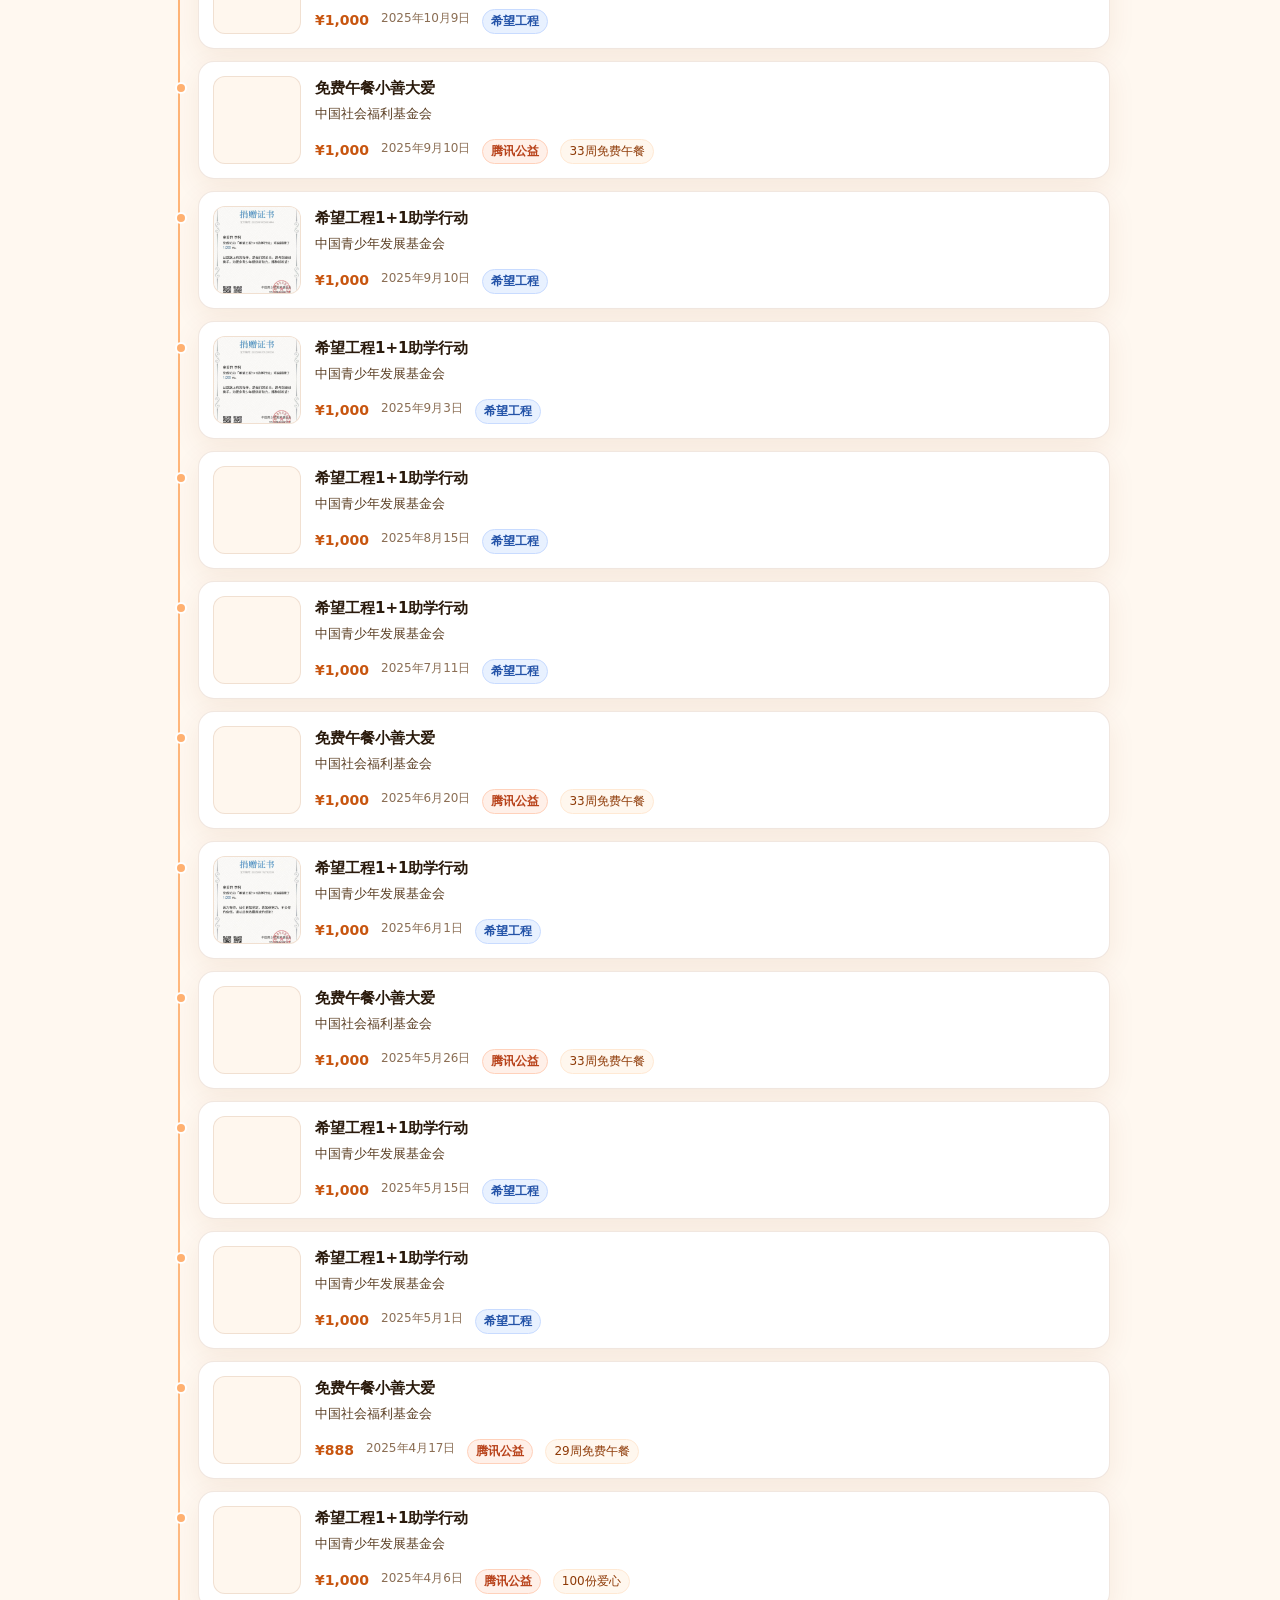
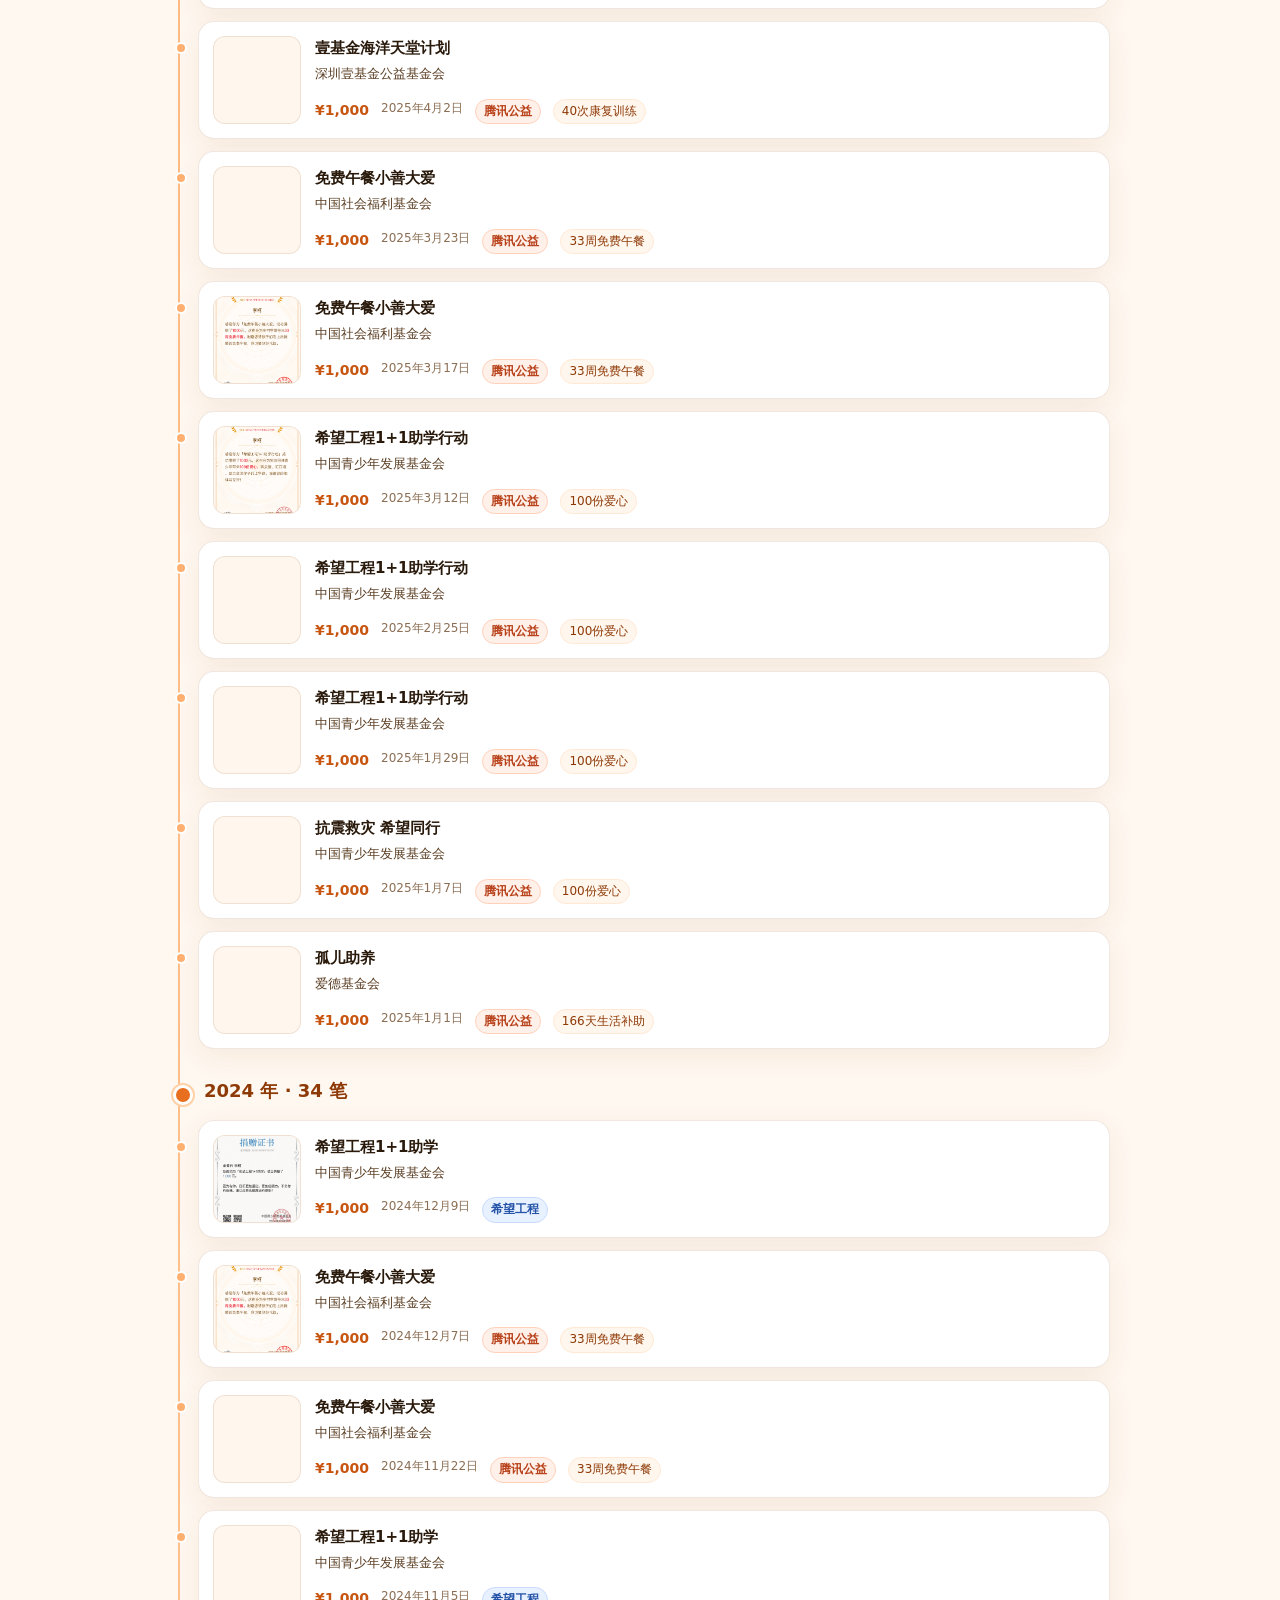
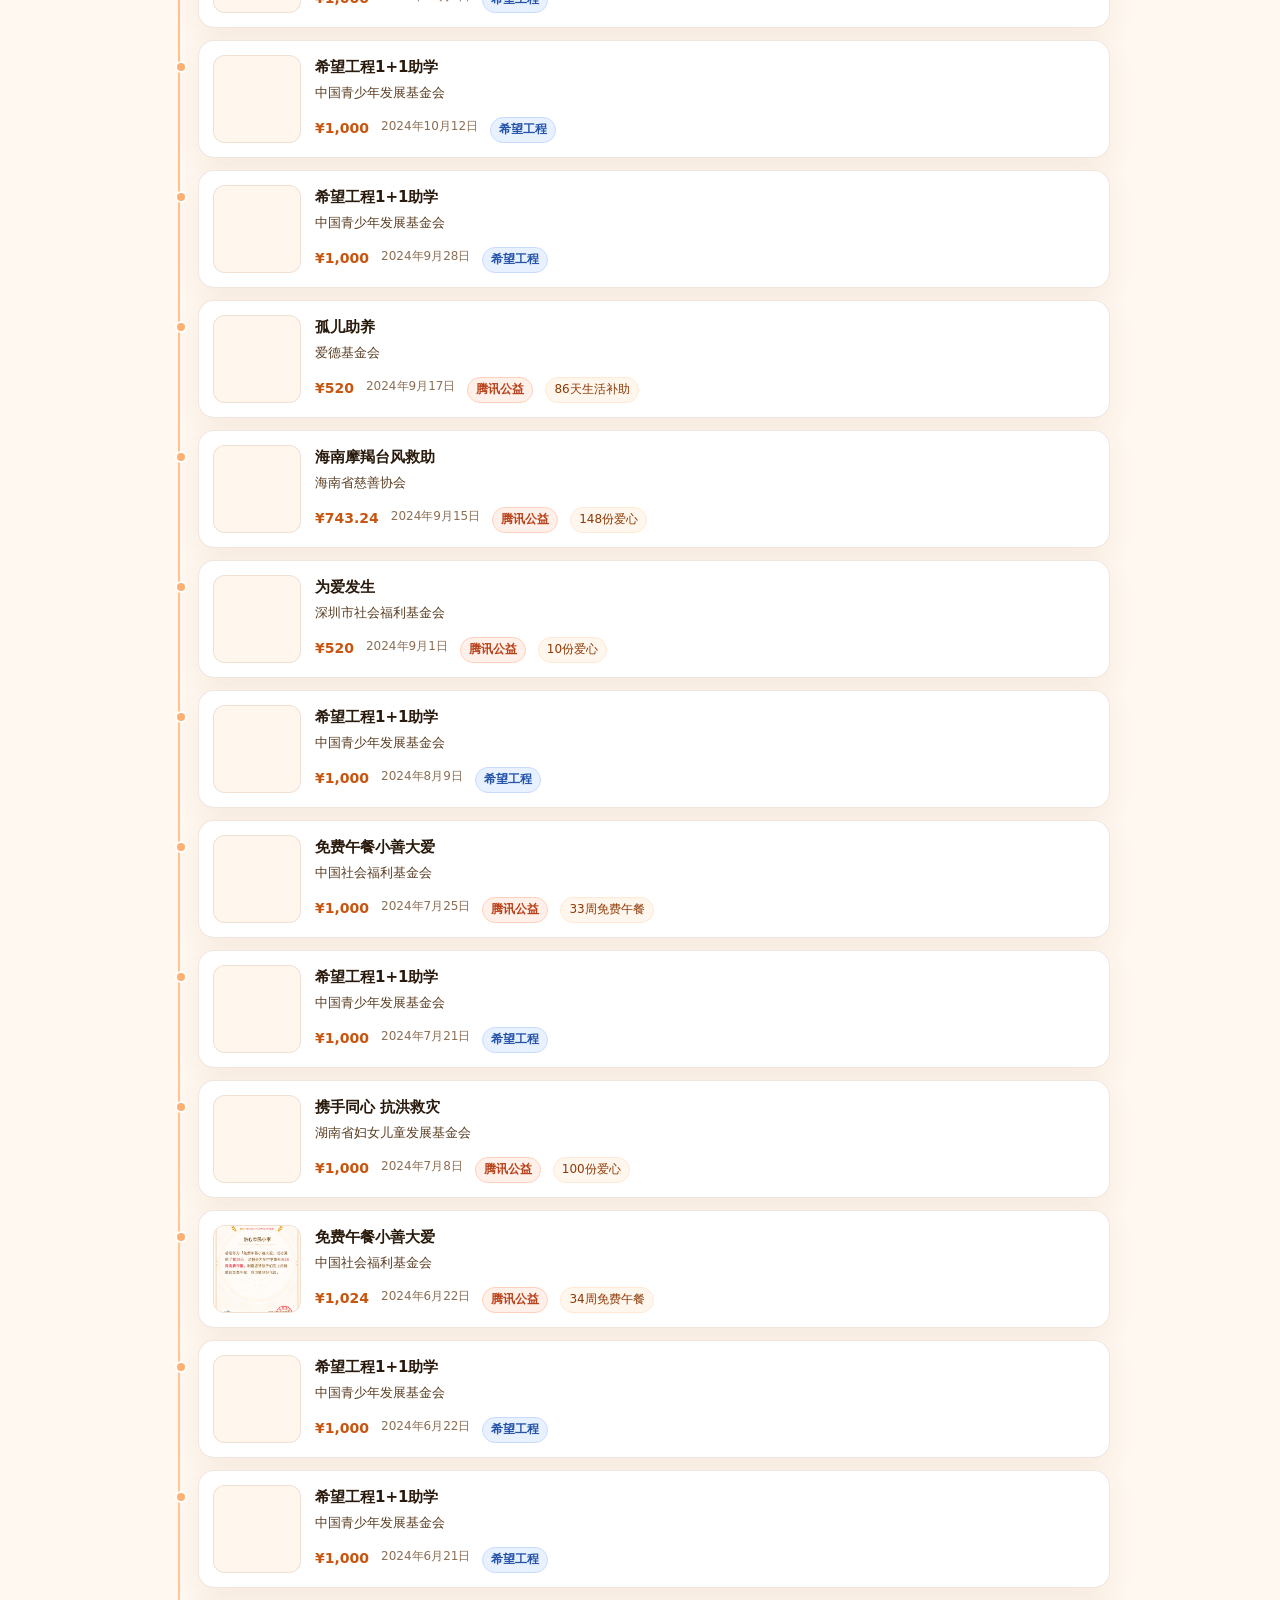
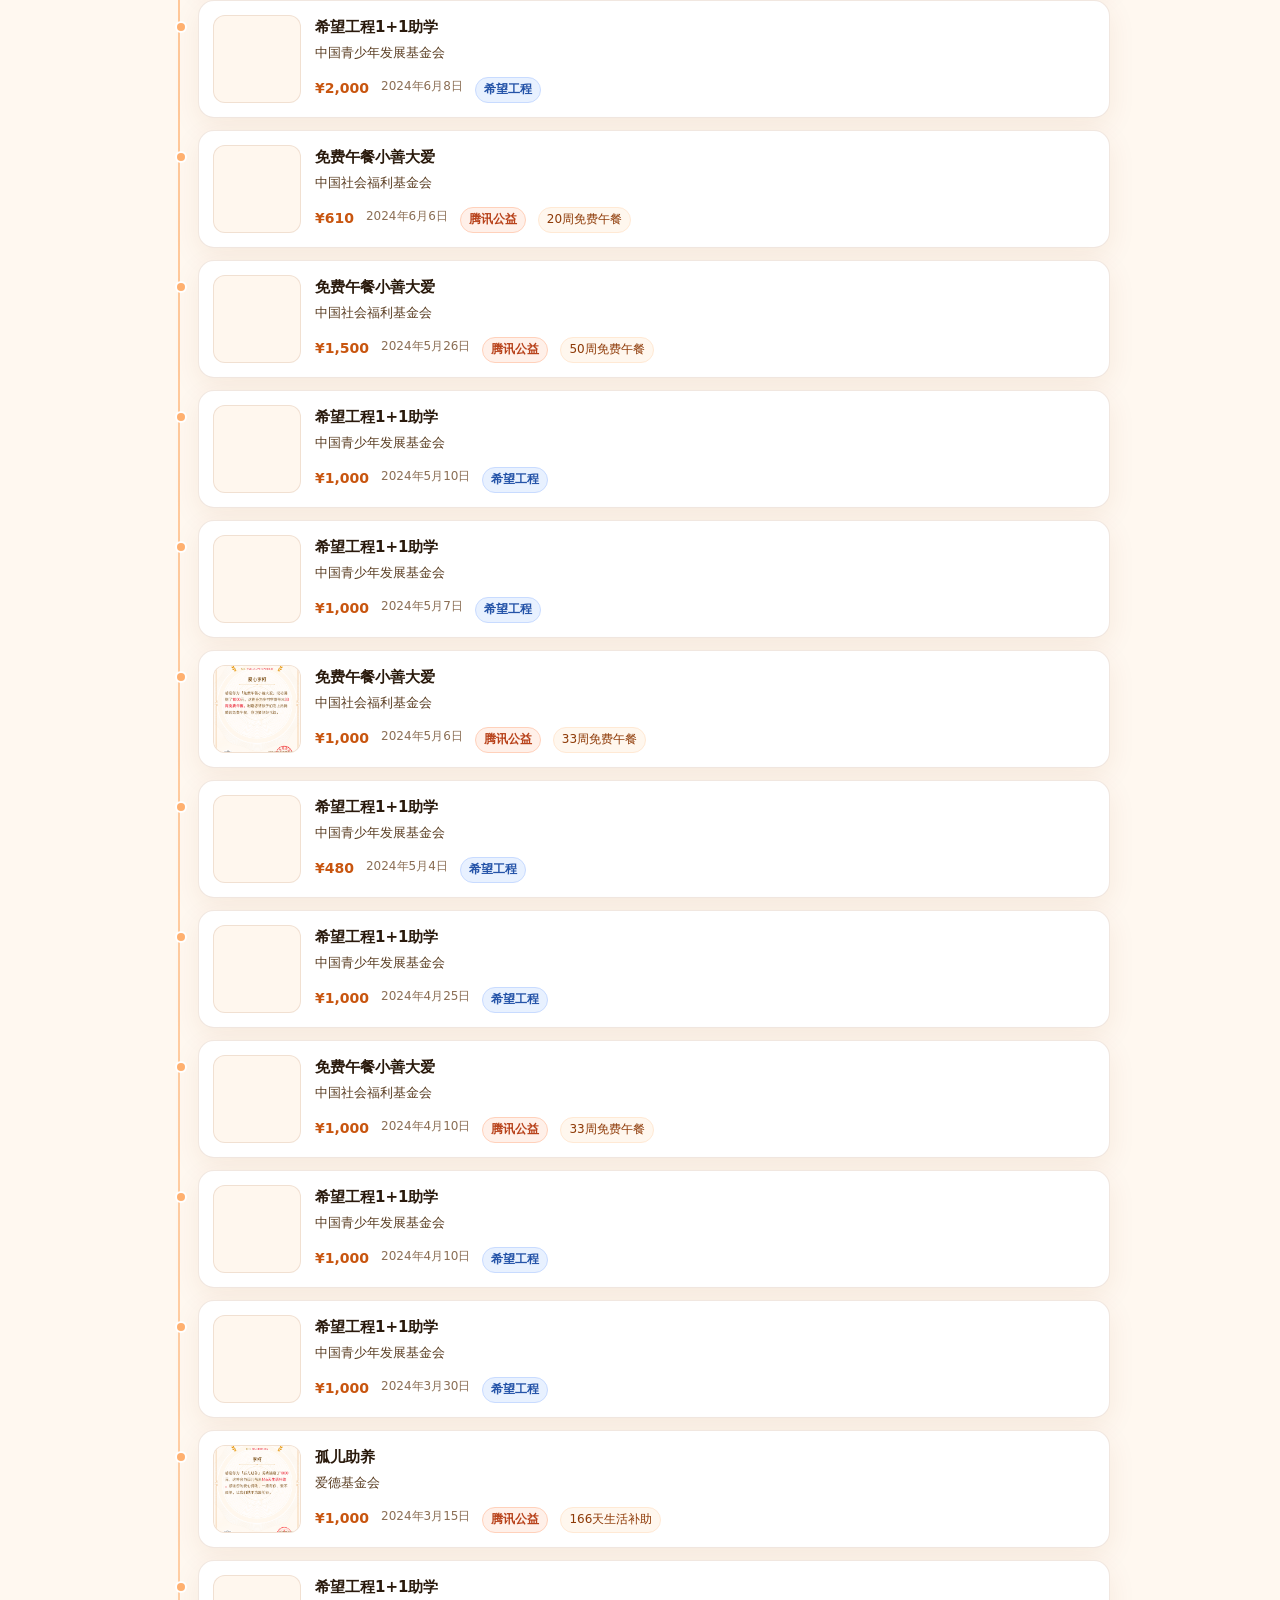
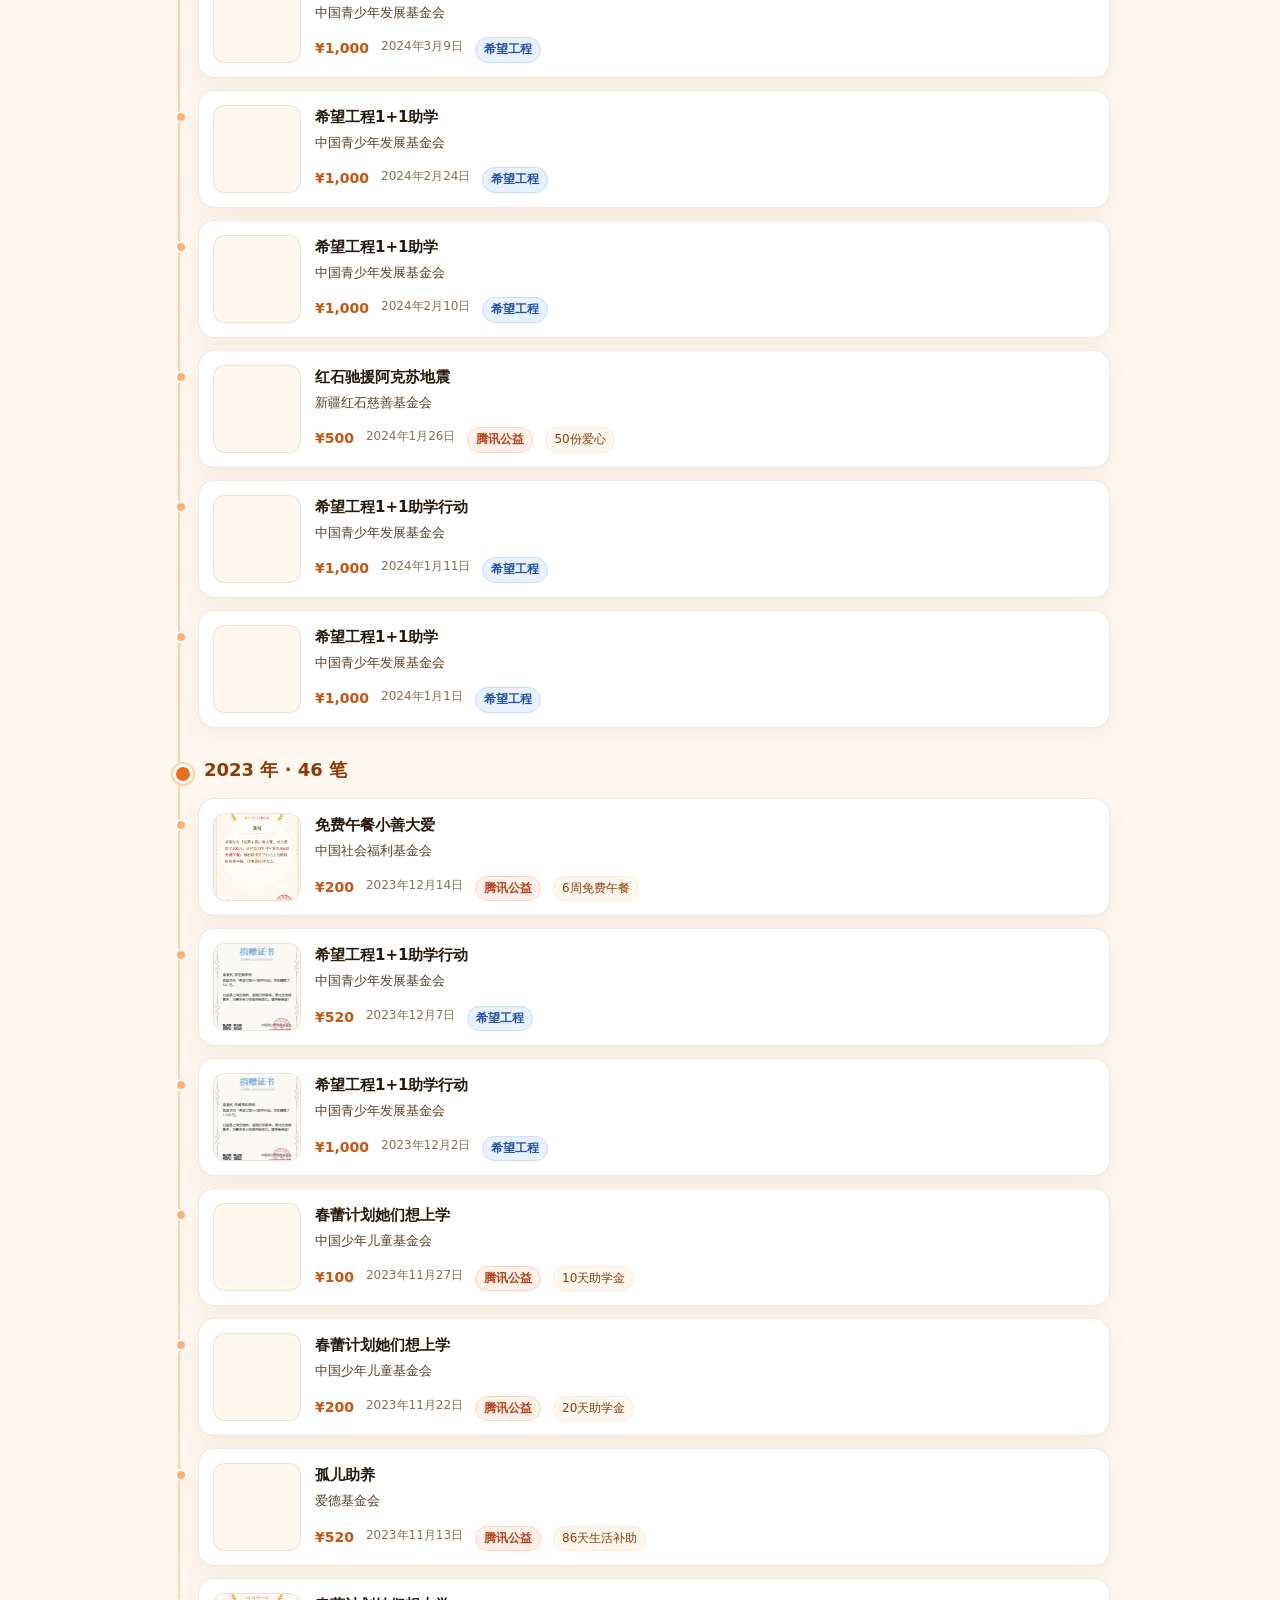
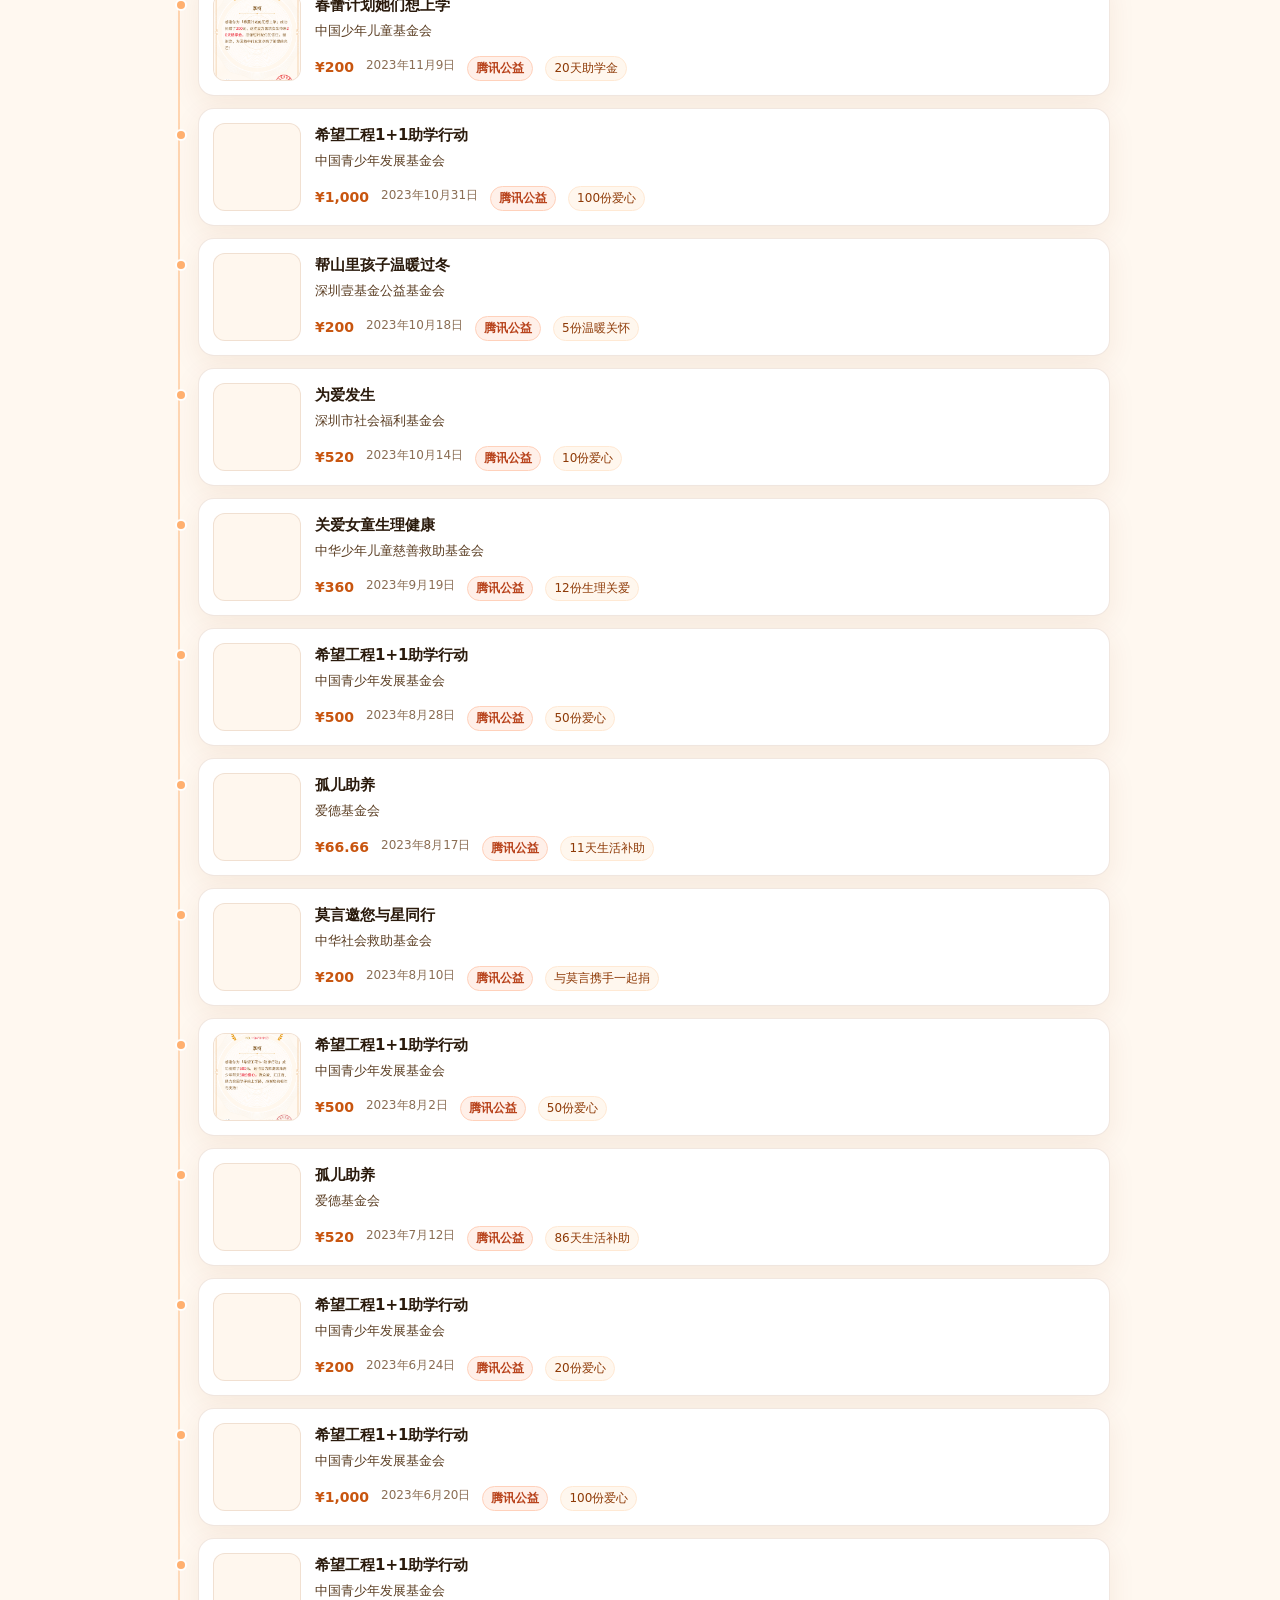
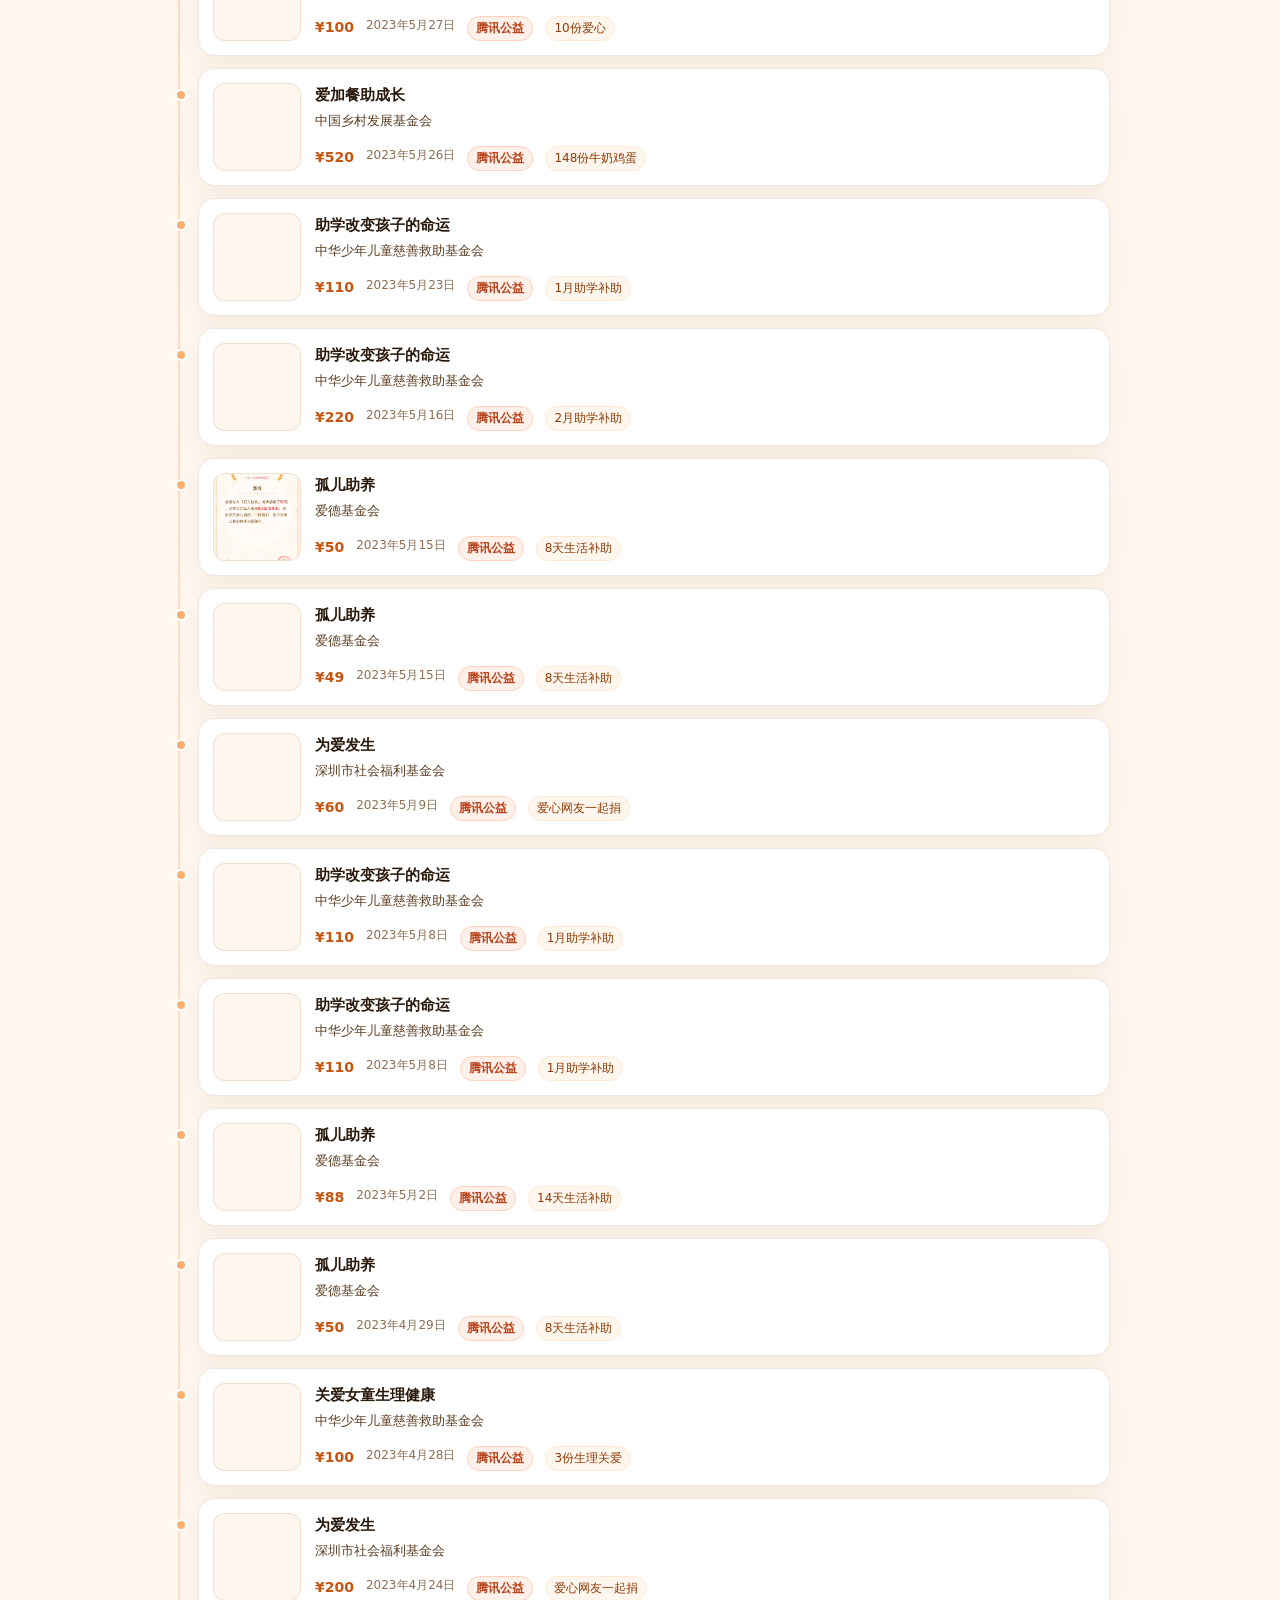
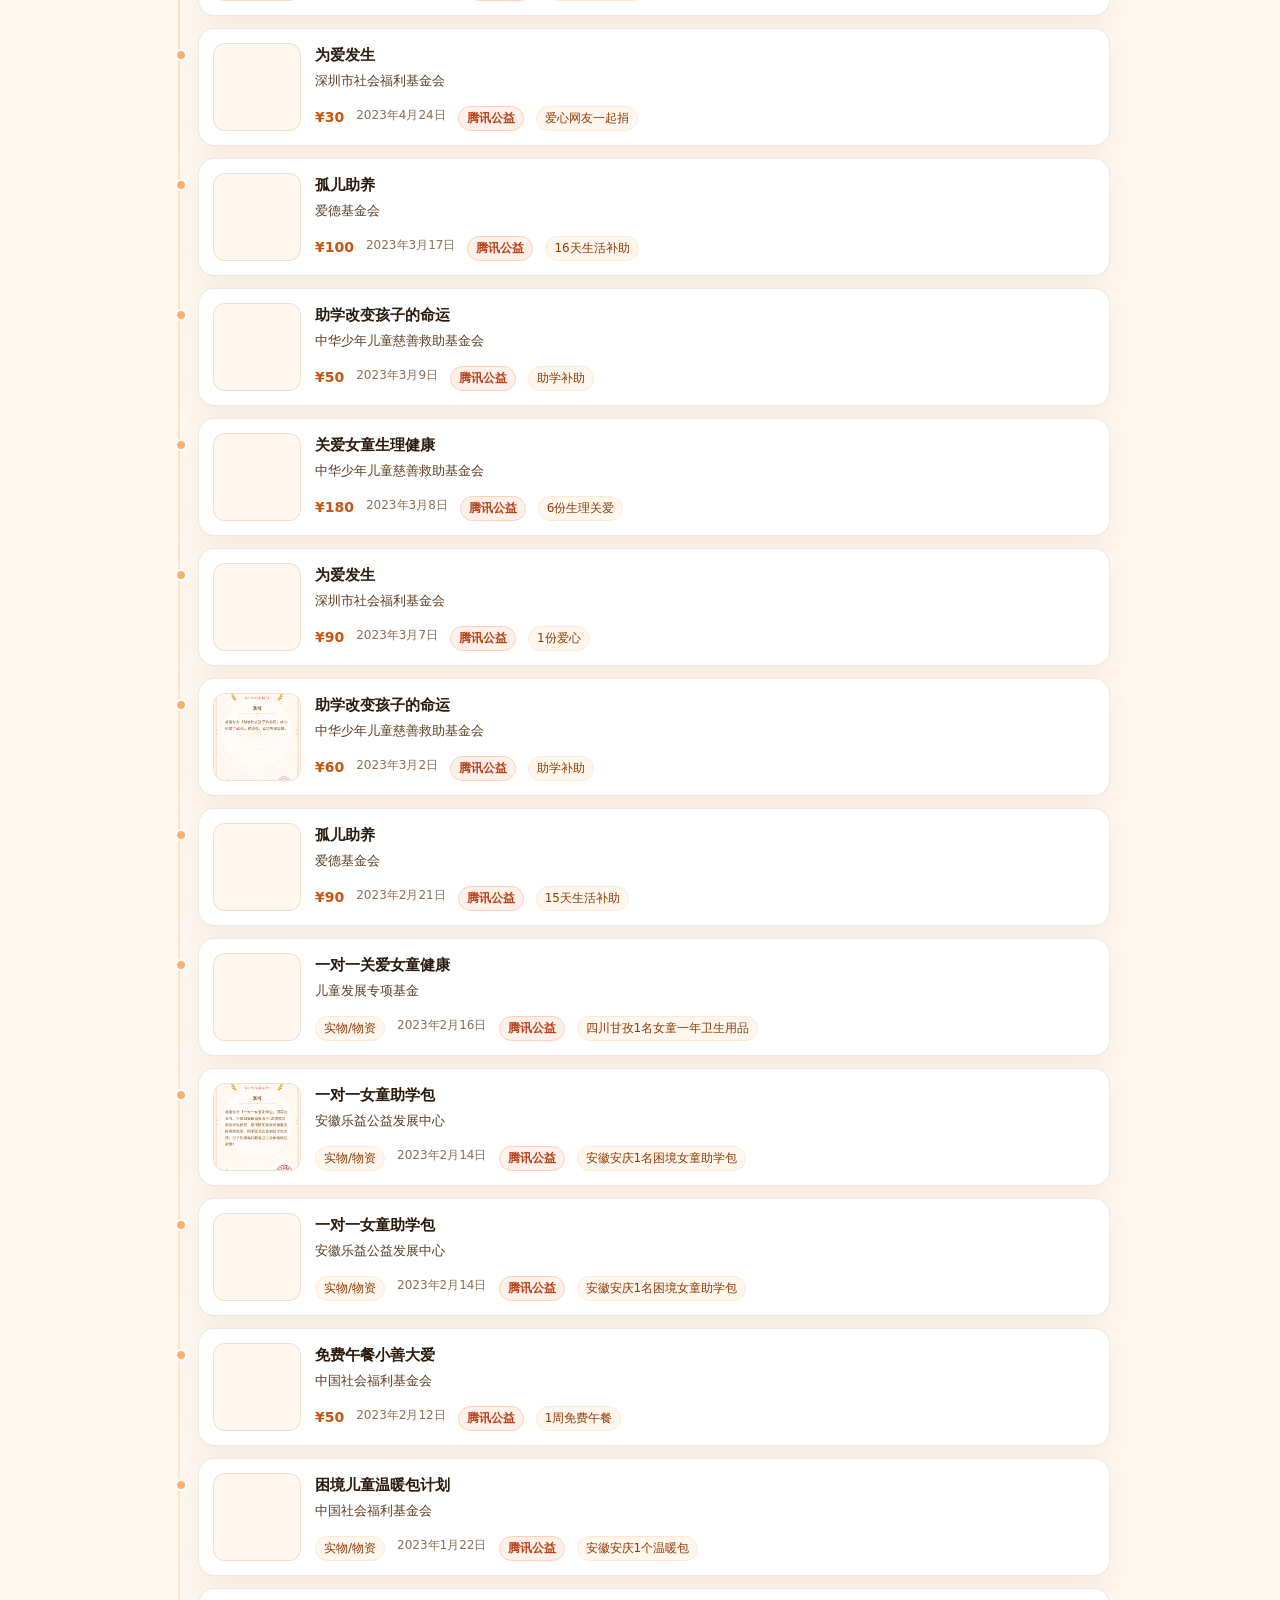
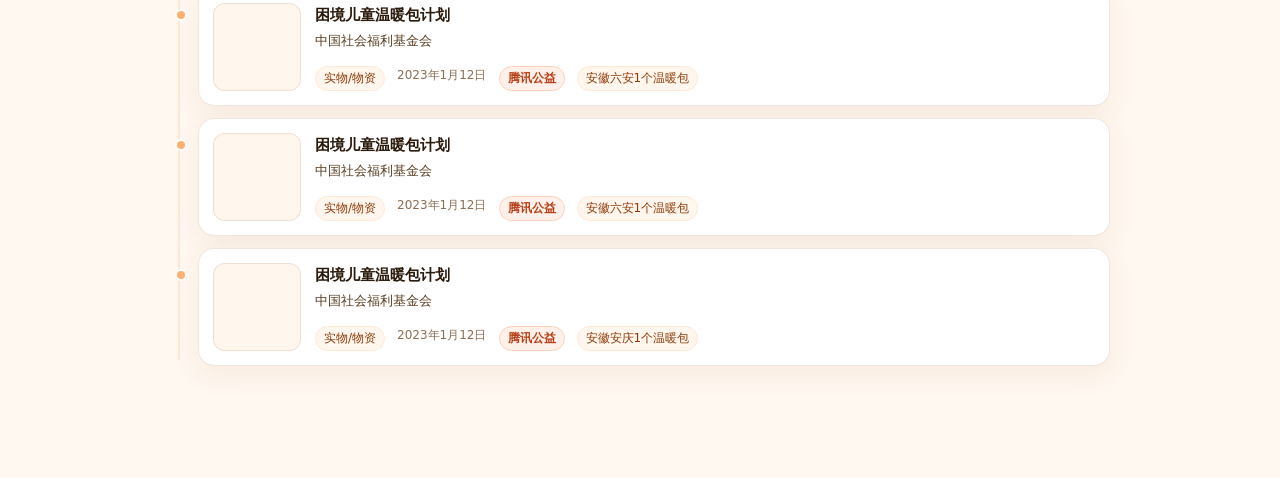
==== commit 05b38f27: "feat: improve admin panel and simplify footer" ====
--- a/index.html
+++ b/index.html
@@ -98,11 +98,6 @@
   </section>
 </main>
 
-<footer class="site-footer">
-  <p class="legal">公益捐赠数据基于公开证书整理；赞赏名单由本人定期手动整理，仅供查阅。</p>
-  <p class="legal"><a href="admin.html">管理</a></p>
-</footer>
-
 <dialog id="lightbox" class="lightbox" aria-label="证书预览">
   <button class="lightbox-close" type="button" aria-label="关闭">&times;</button>
   <img id="lightbox-img" alt="">
--- a/assets/style.css
+++ b/assets/style.css
@@ -280,16 +280,6 @@
   padding: 60px 20px;
   color: var(--ink-500);
 }
-
-/* ===== Footer ===== */
-.site-footer {
-  border-top: 1px solid var(--line);
-  background: linear-gradient(180deg, transparent, var(--warm-50));
-  padding: 32px 20px;
-  text-align: center;
-  color: var(--ink-500);
-}
-.legal { font-size: 13px; margin: 6px 0; }
 
 /* ===== Lightbox ===== */
 .lightbox {
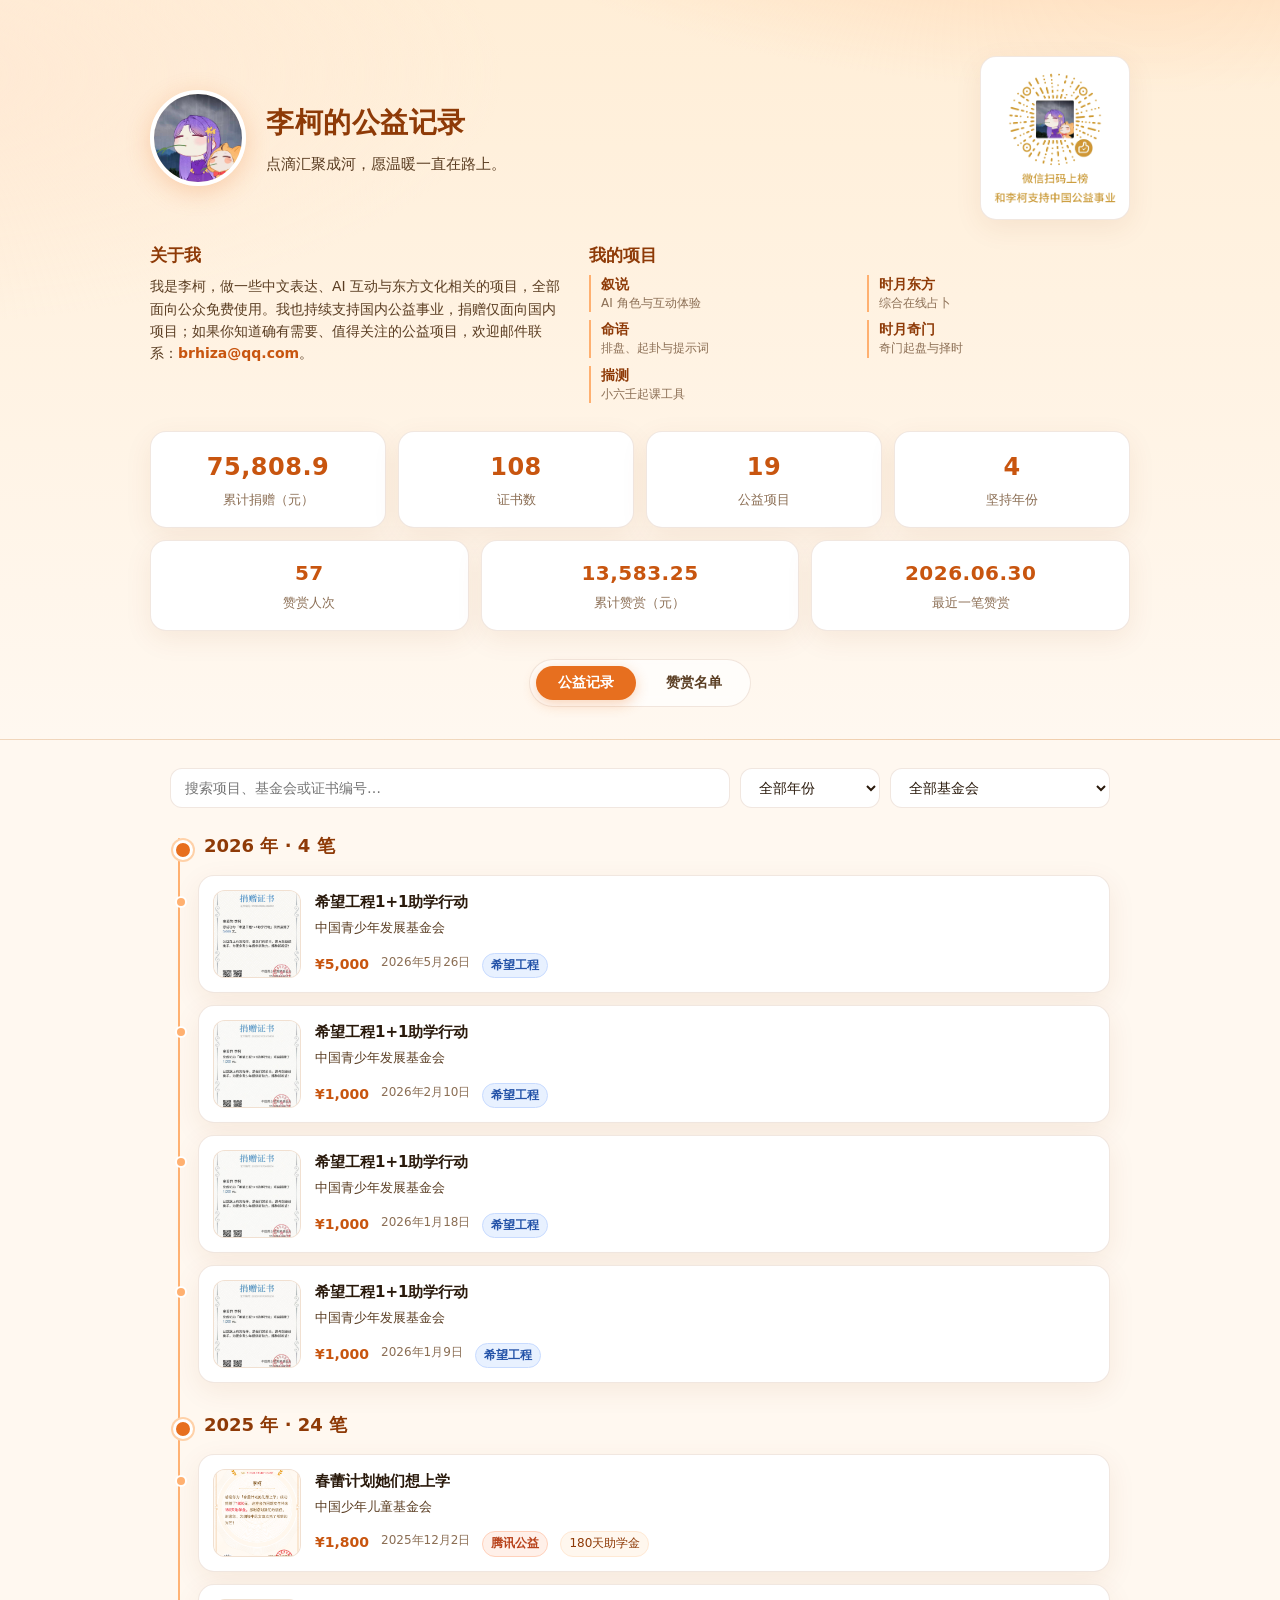
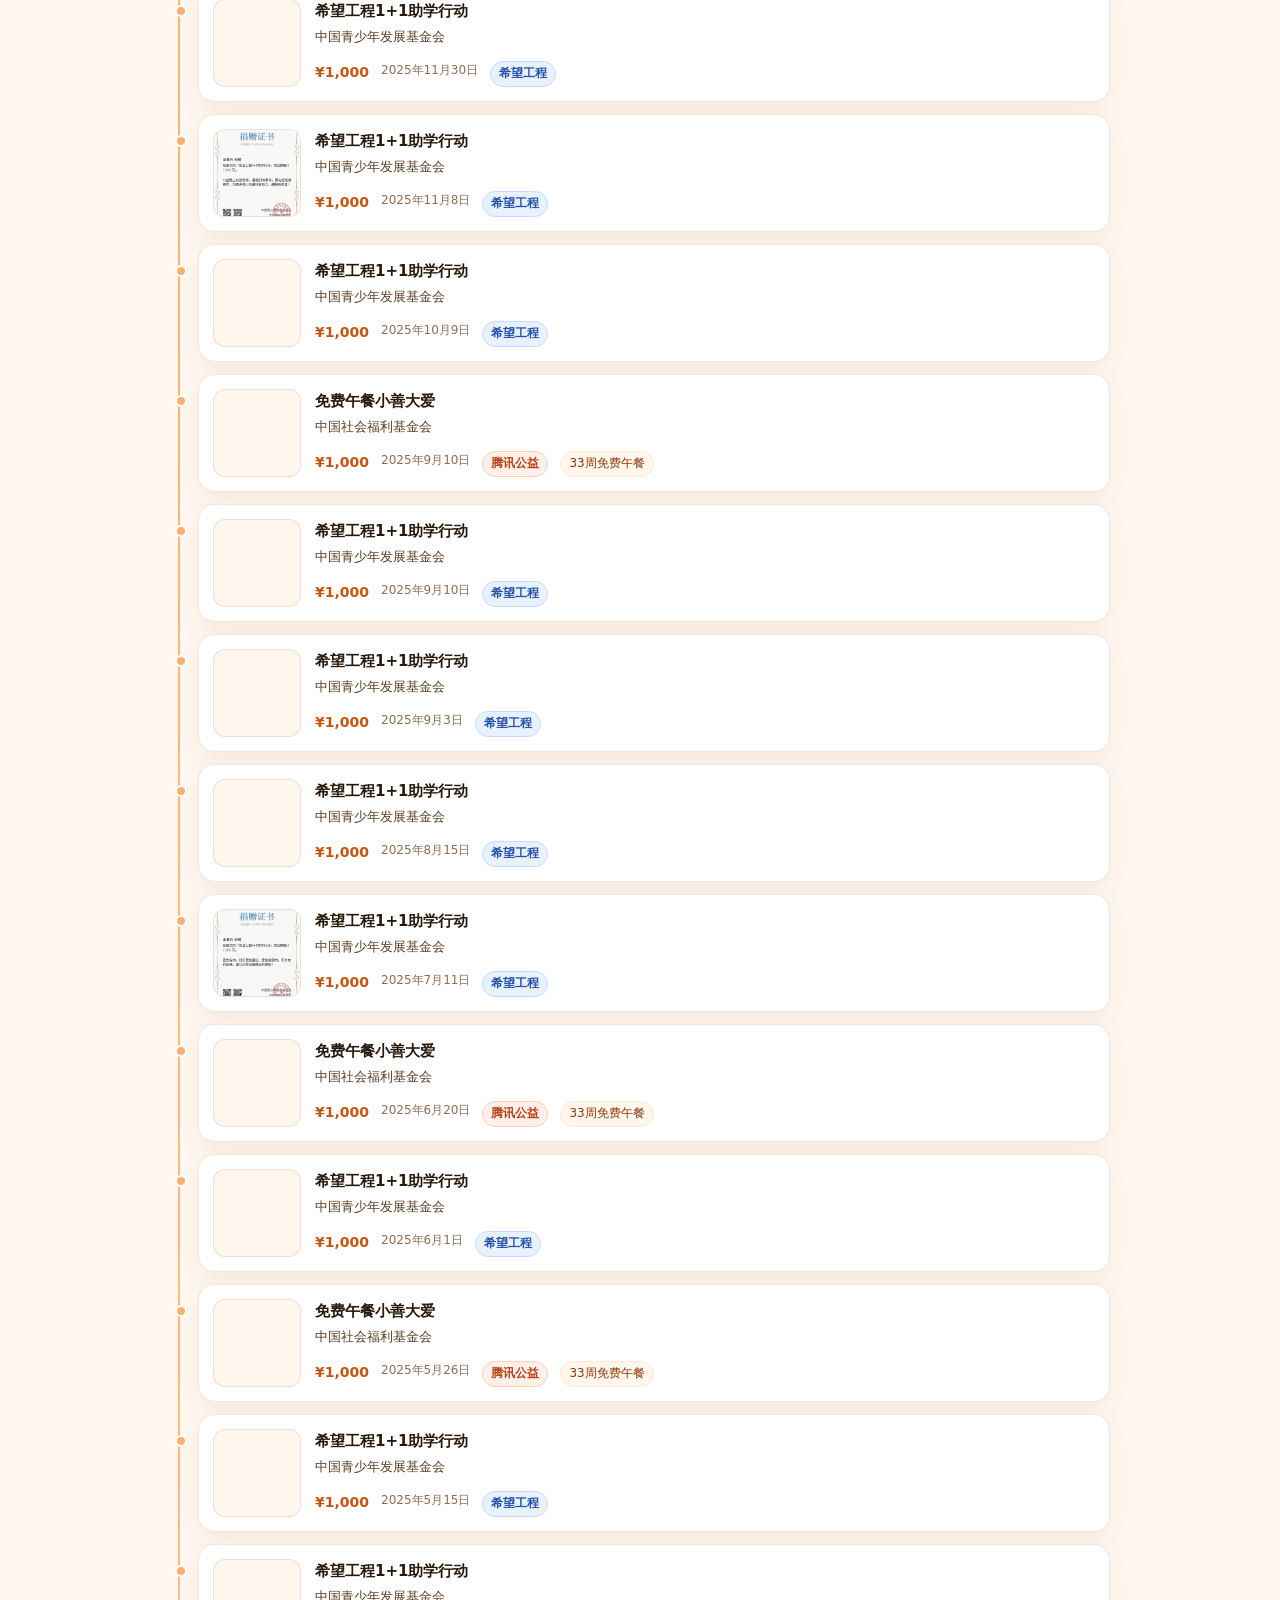
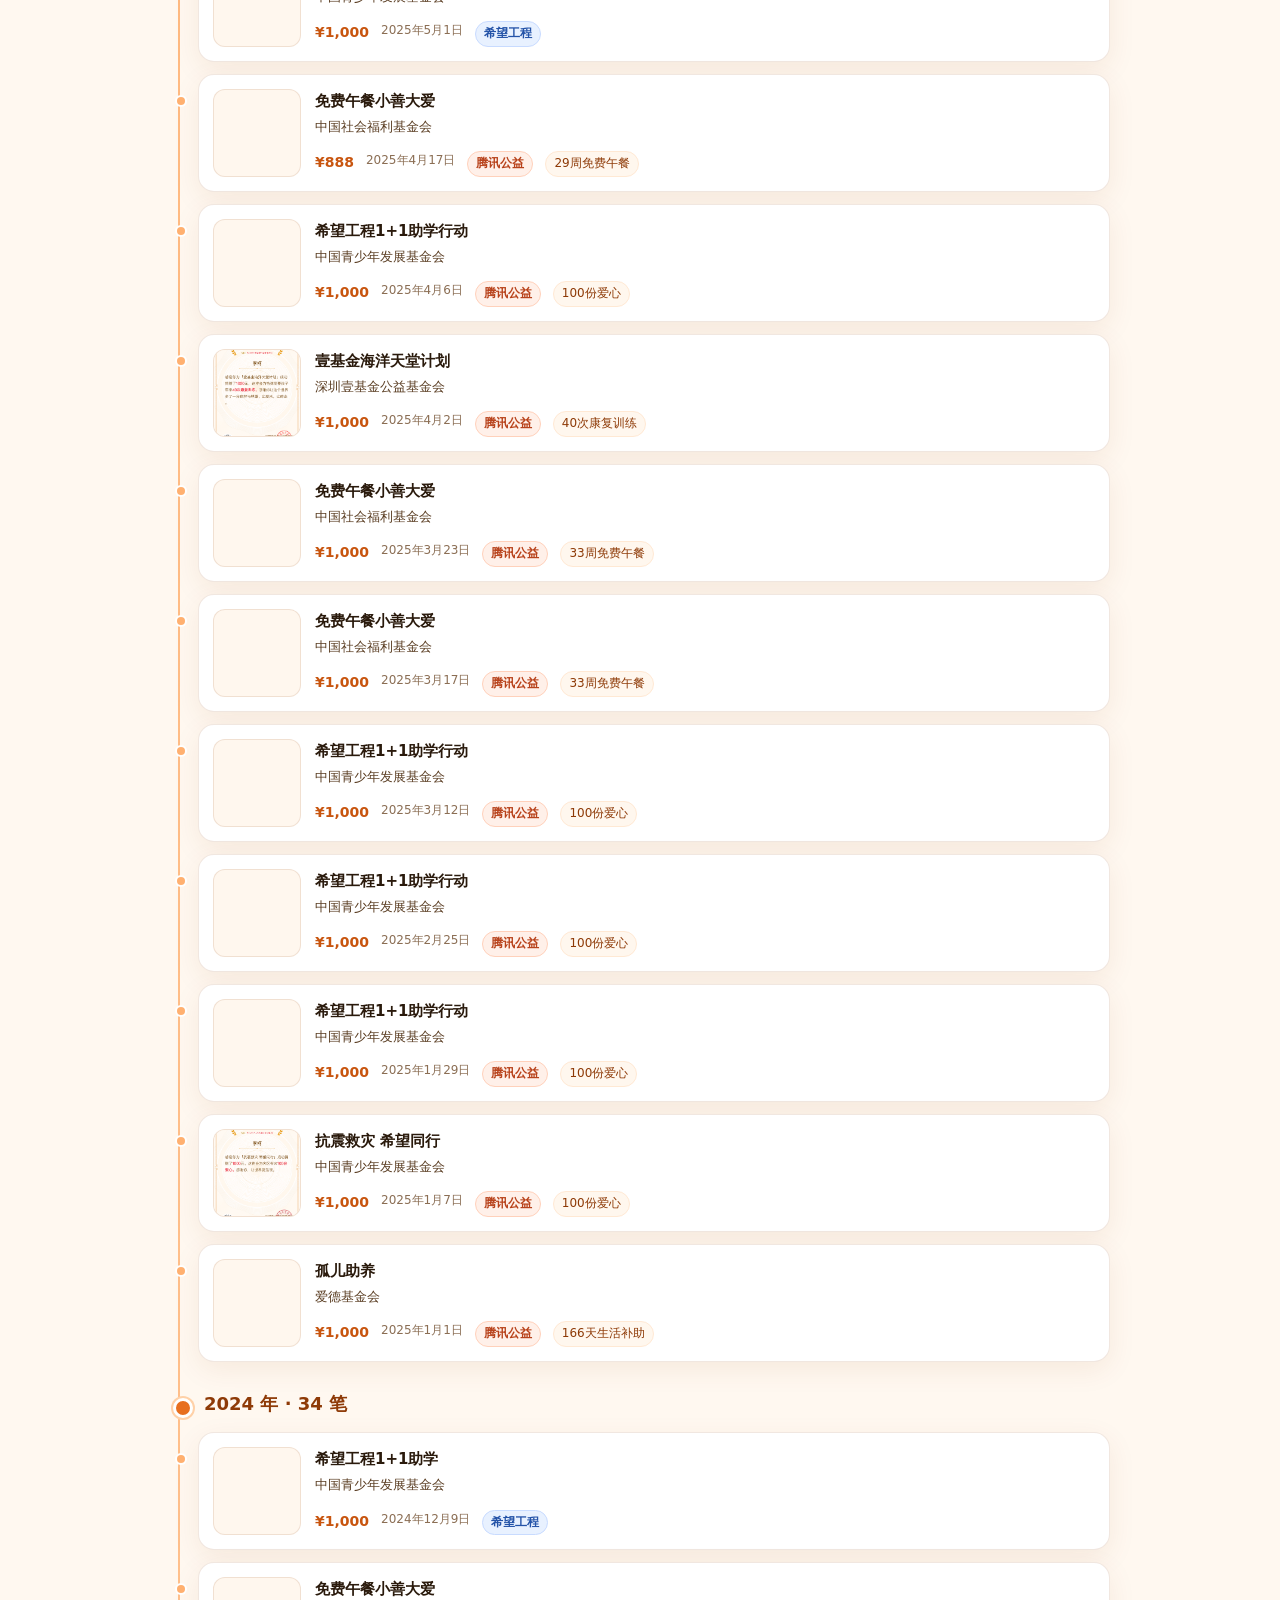
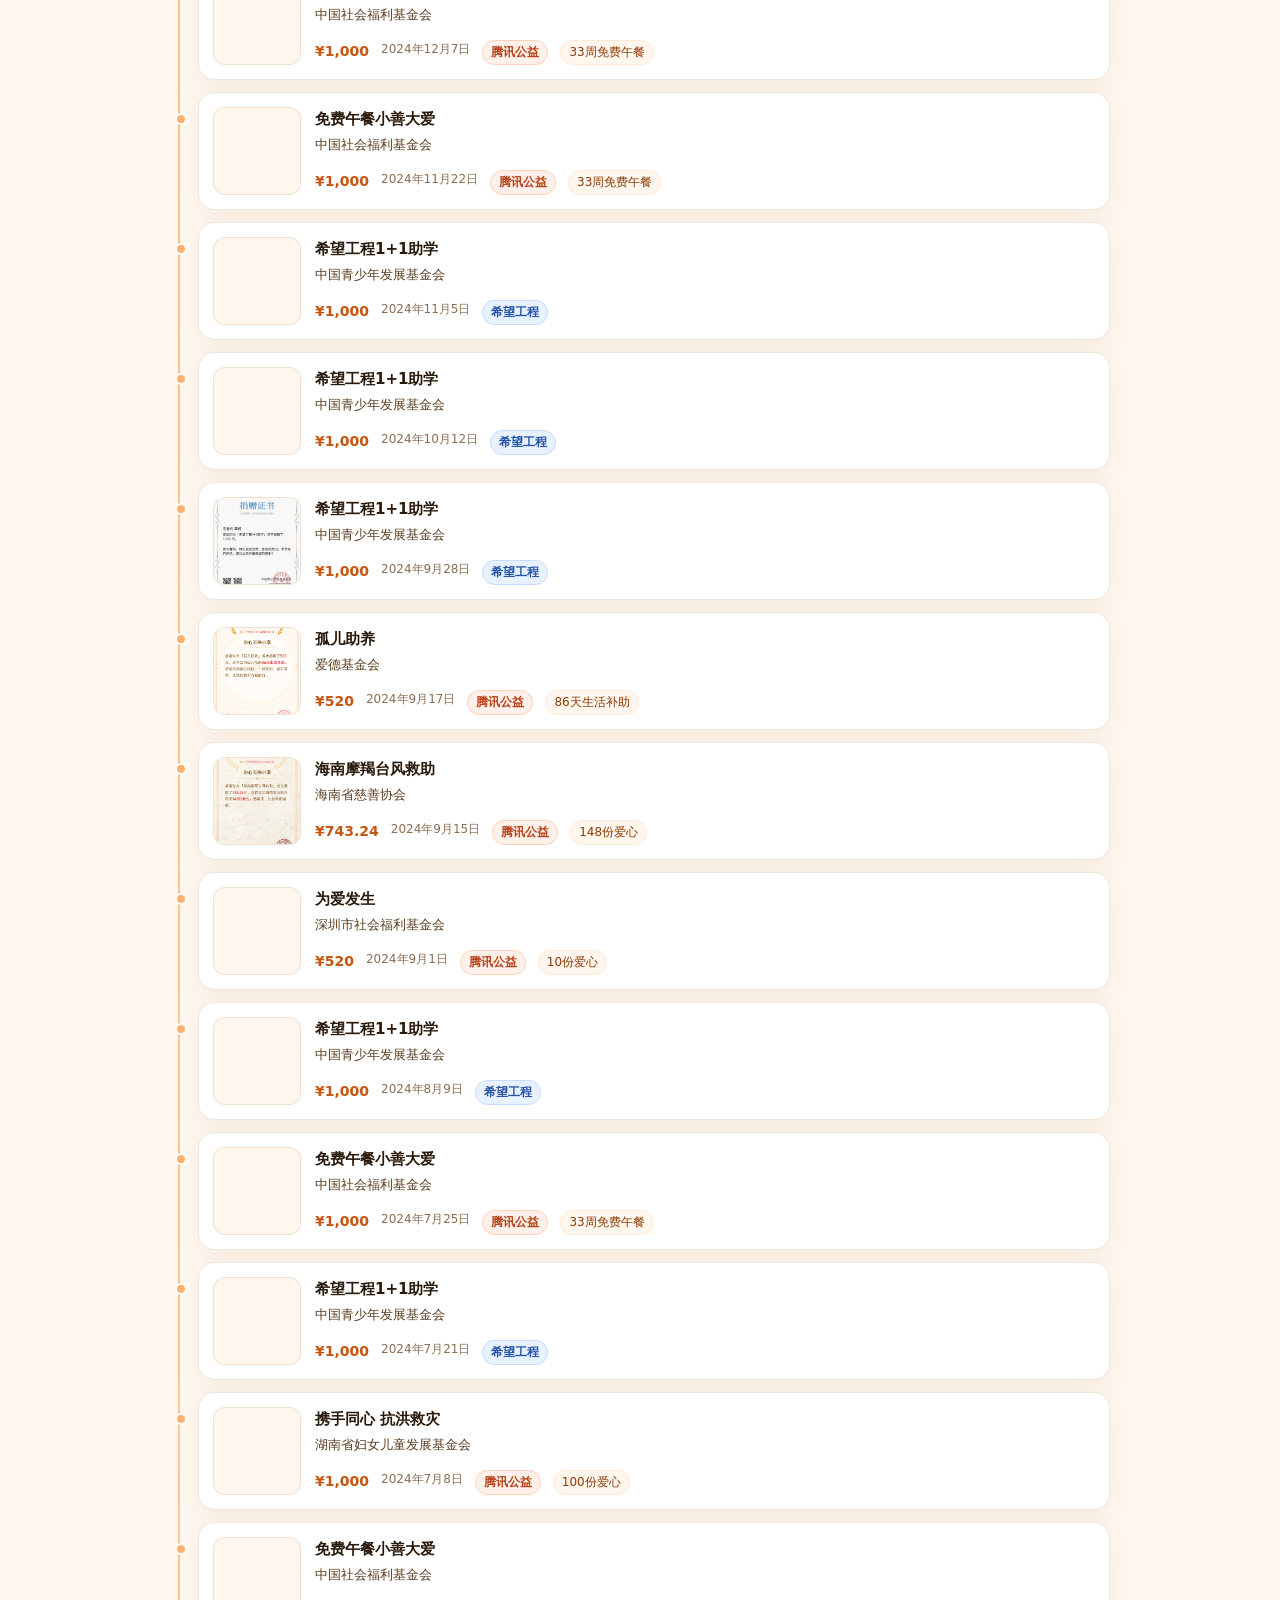
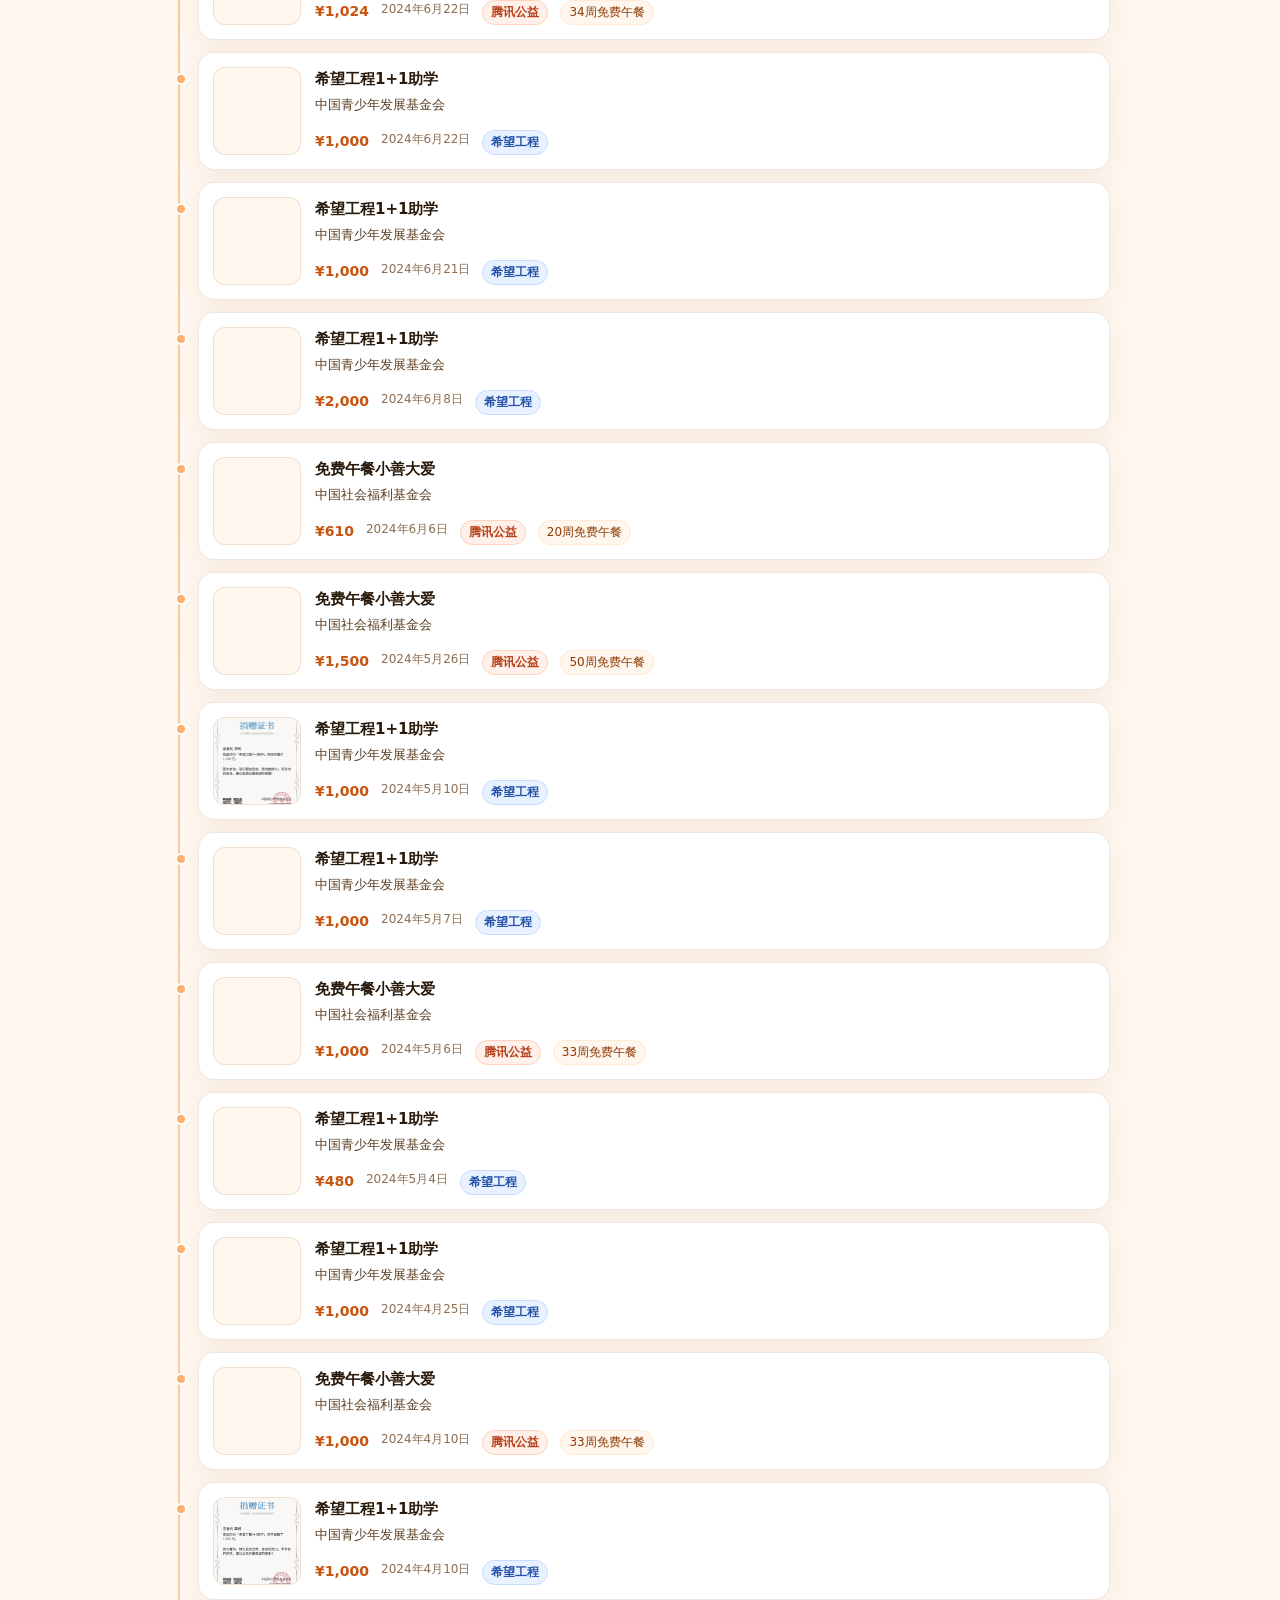
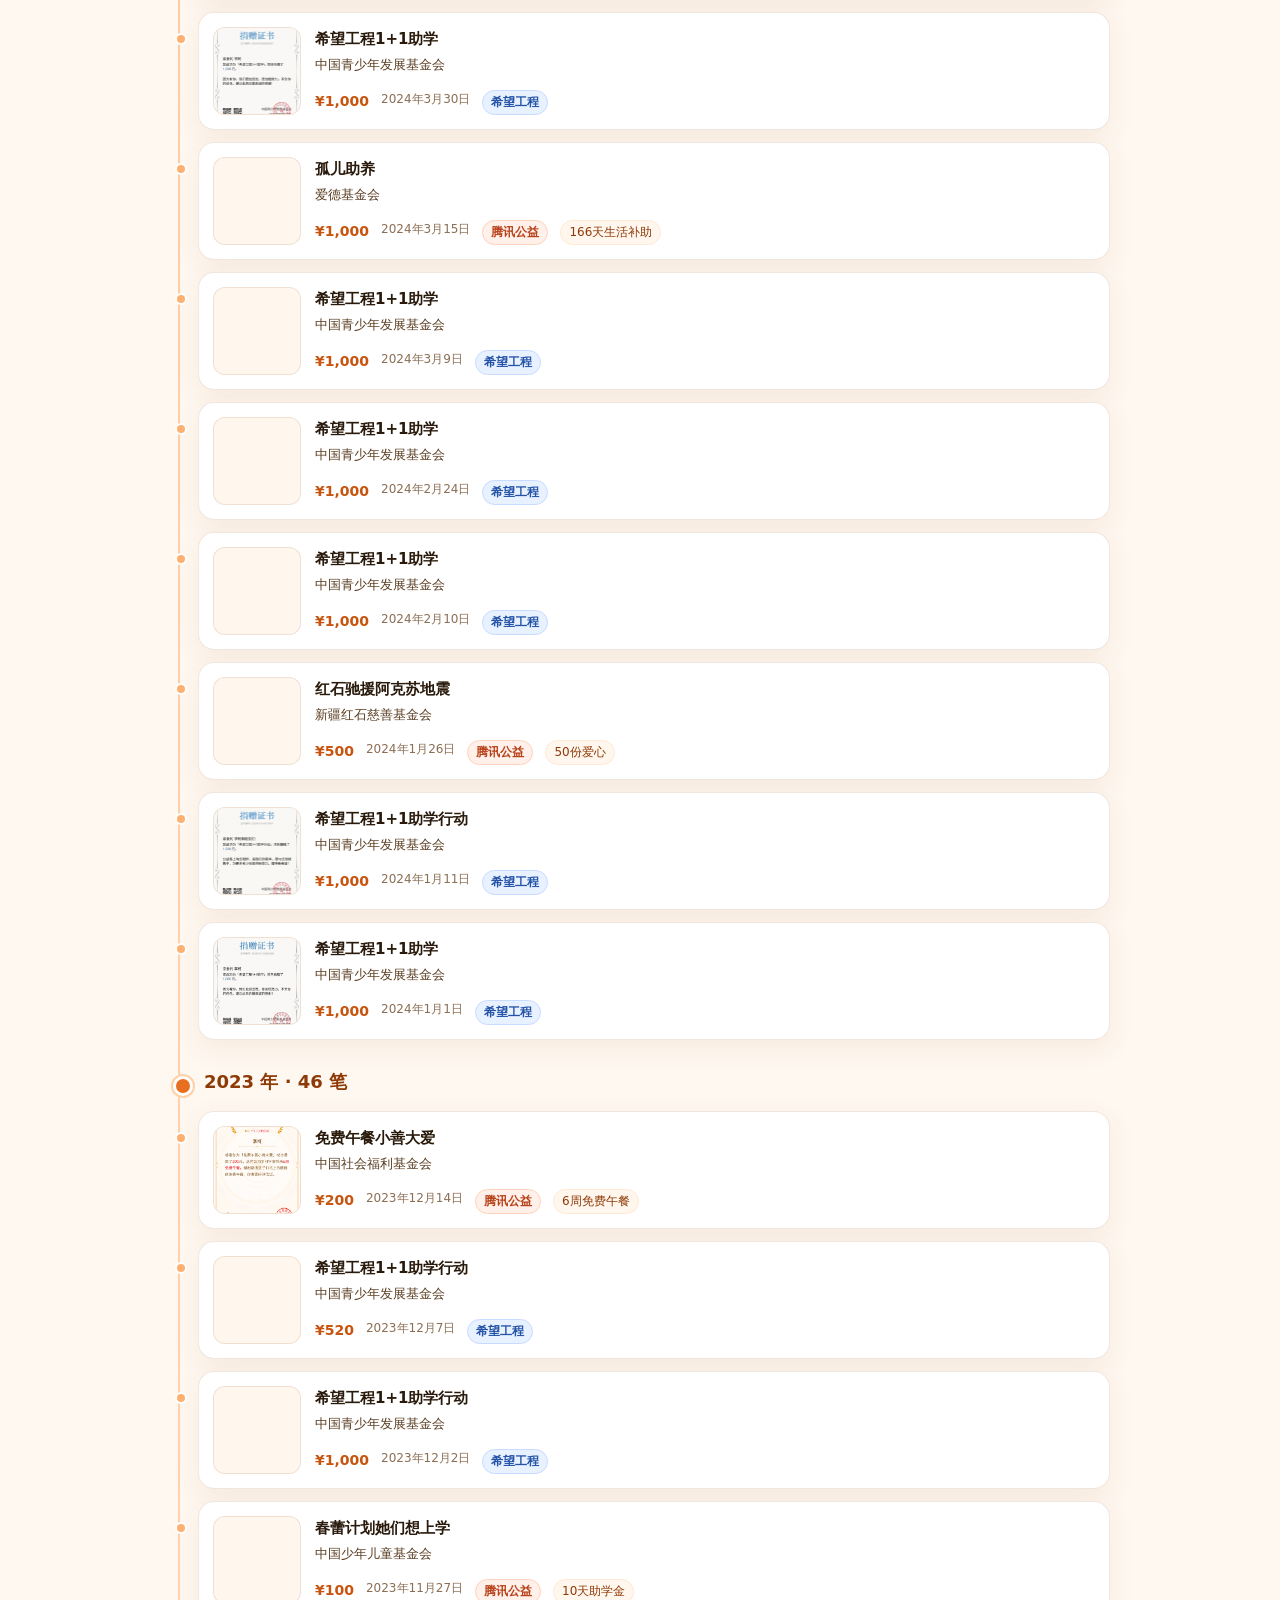
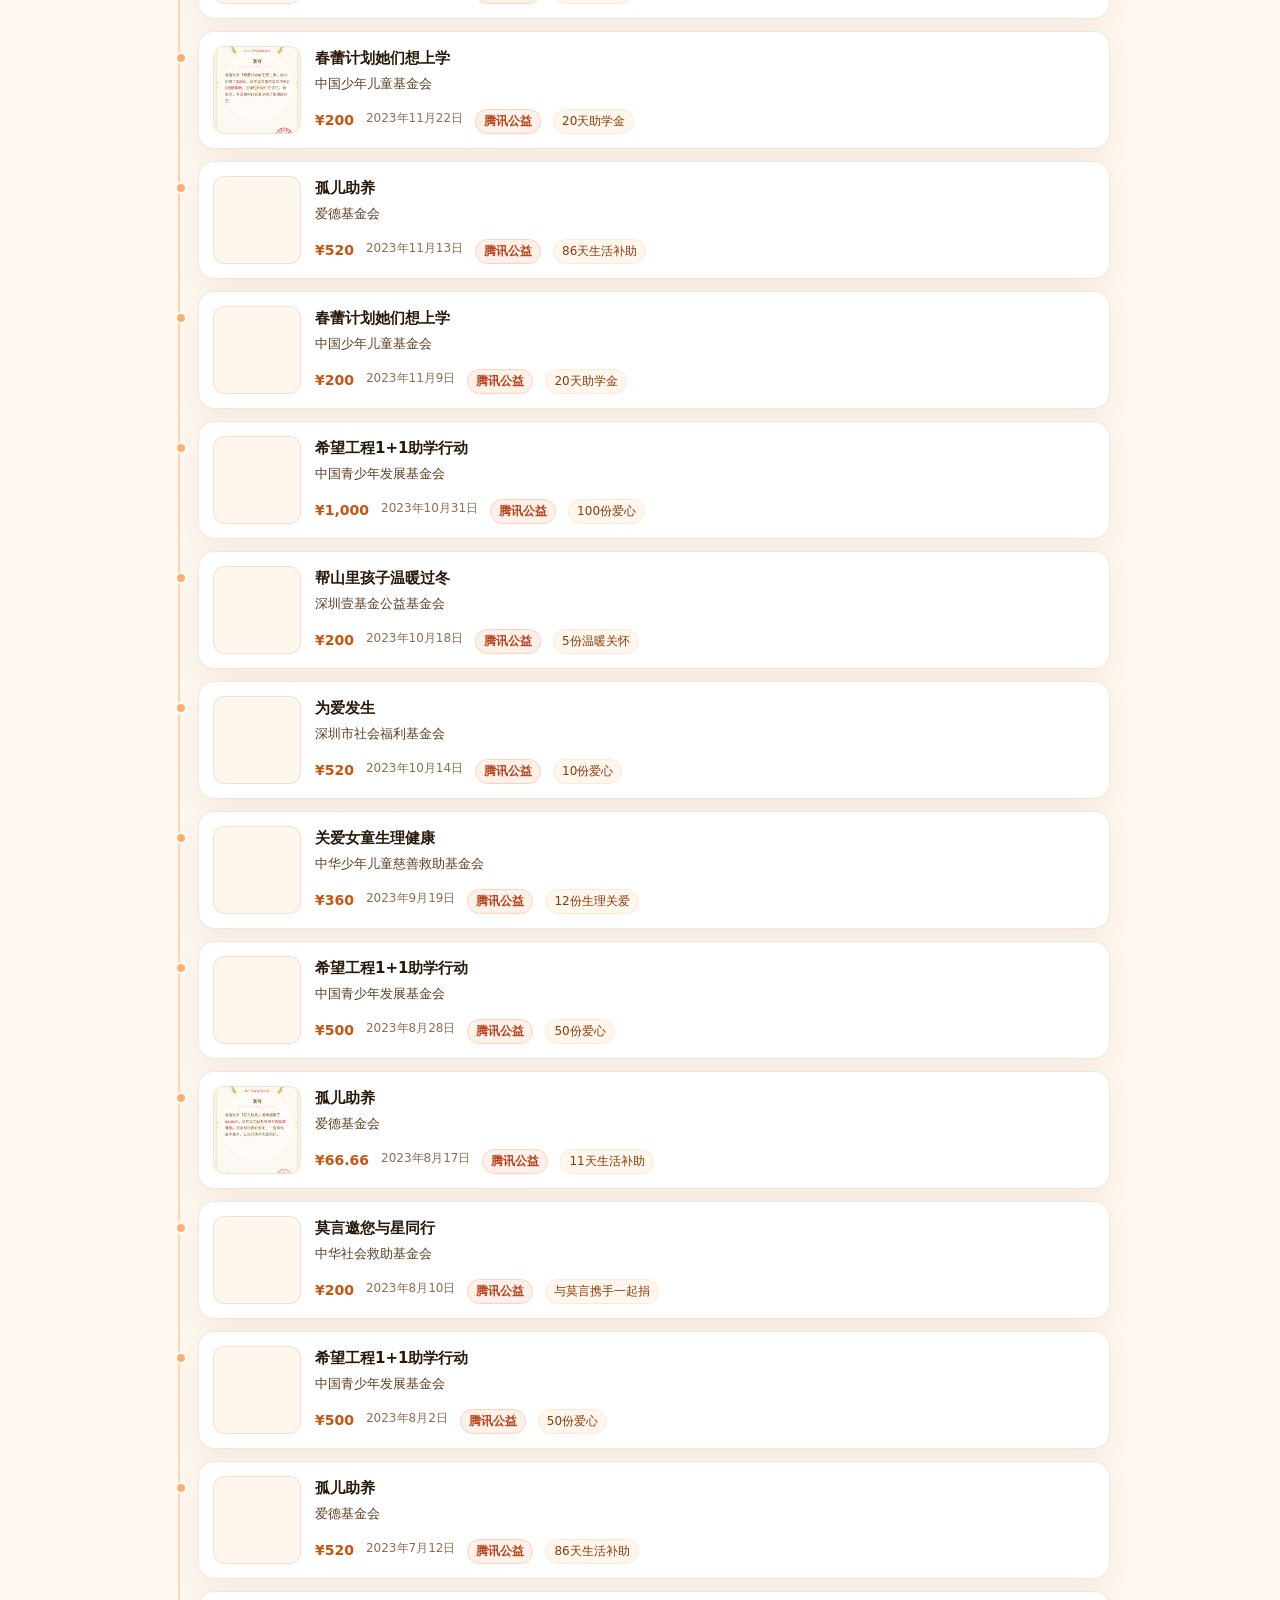
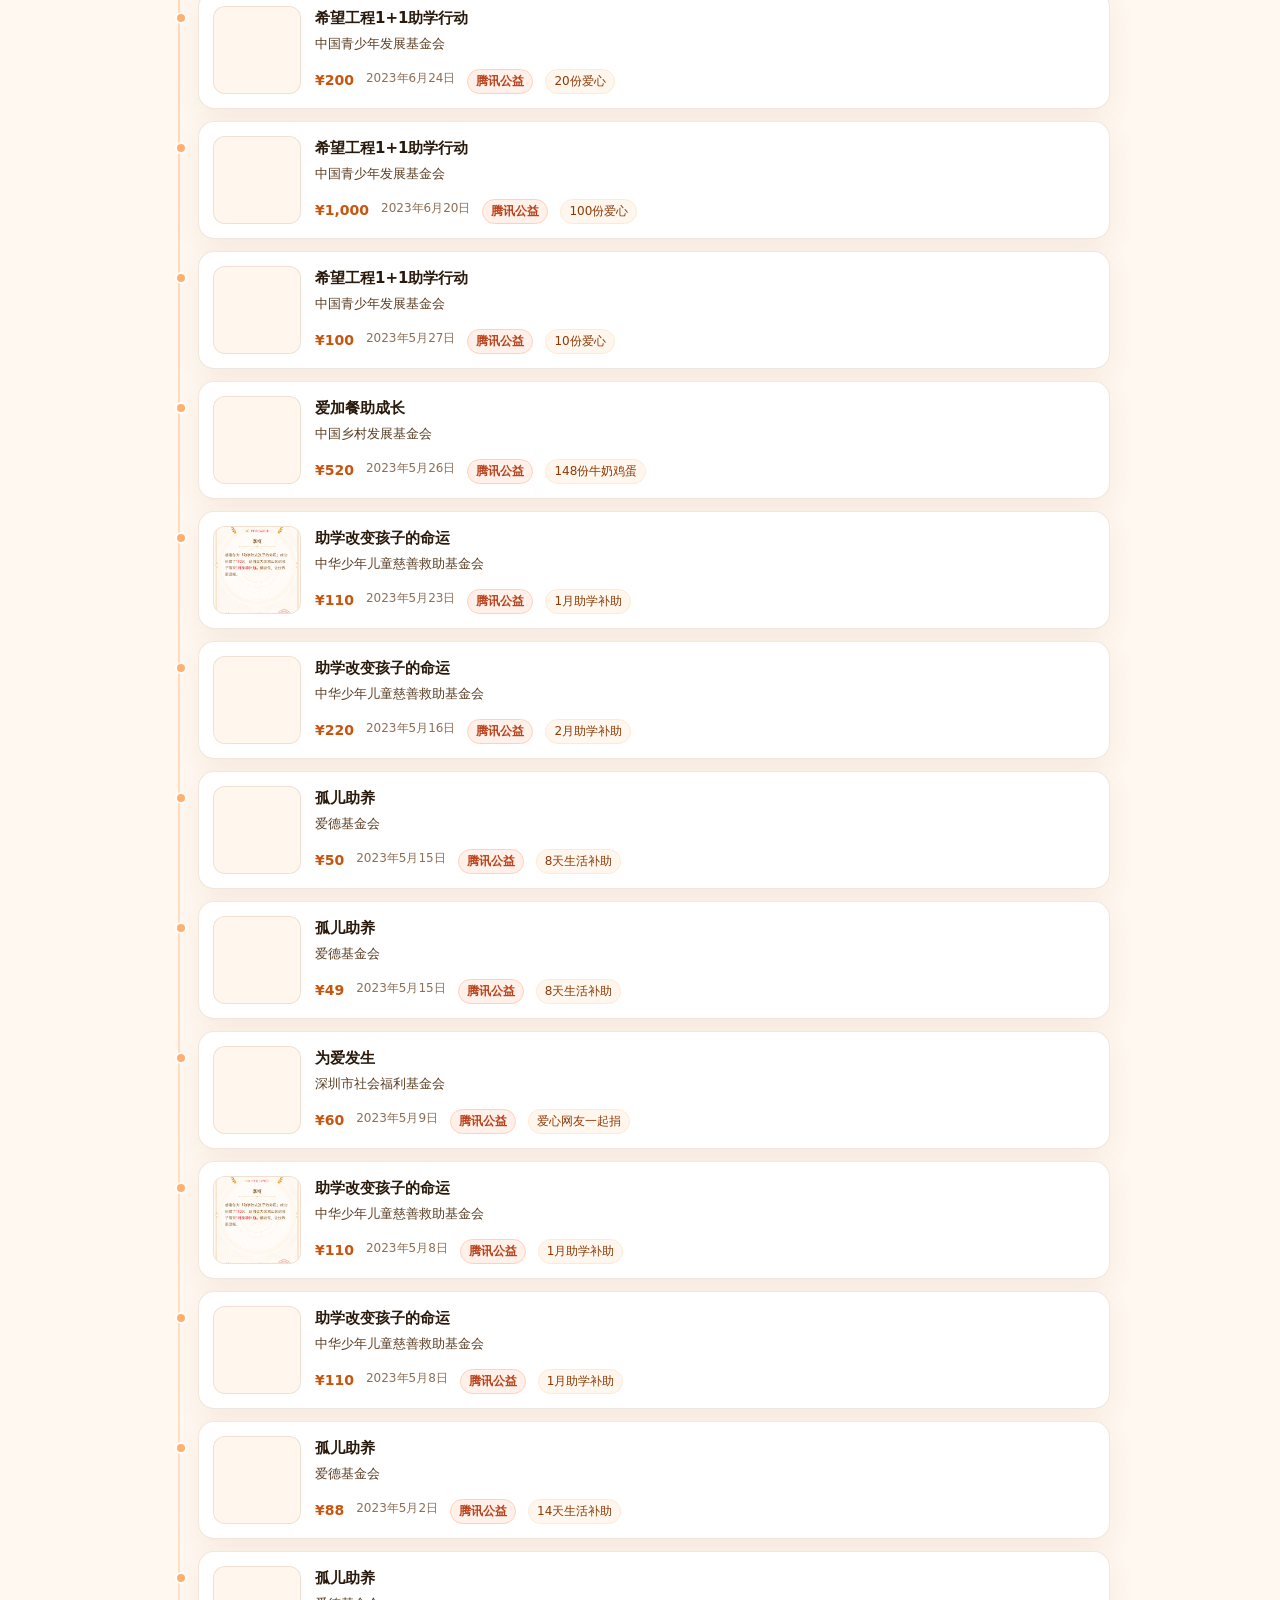
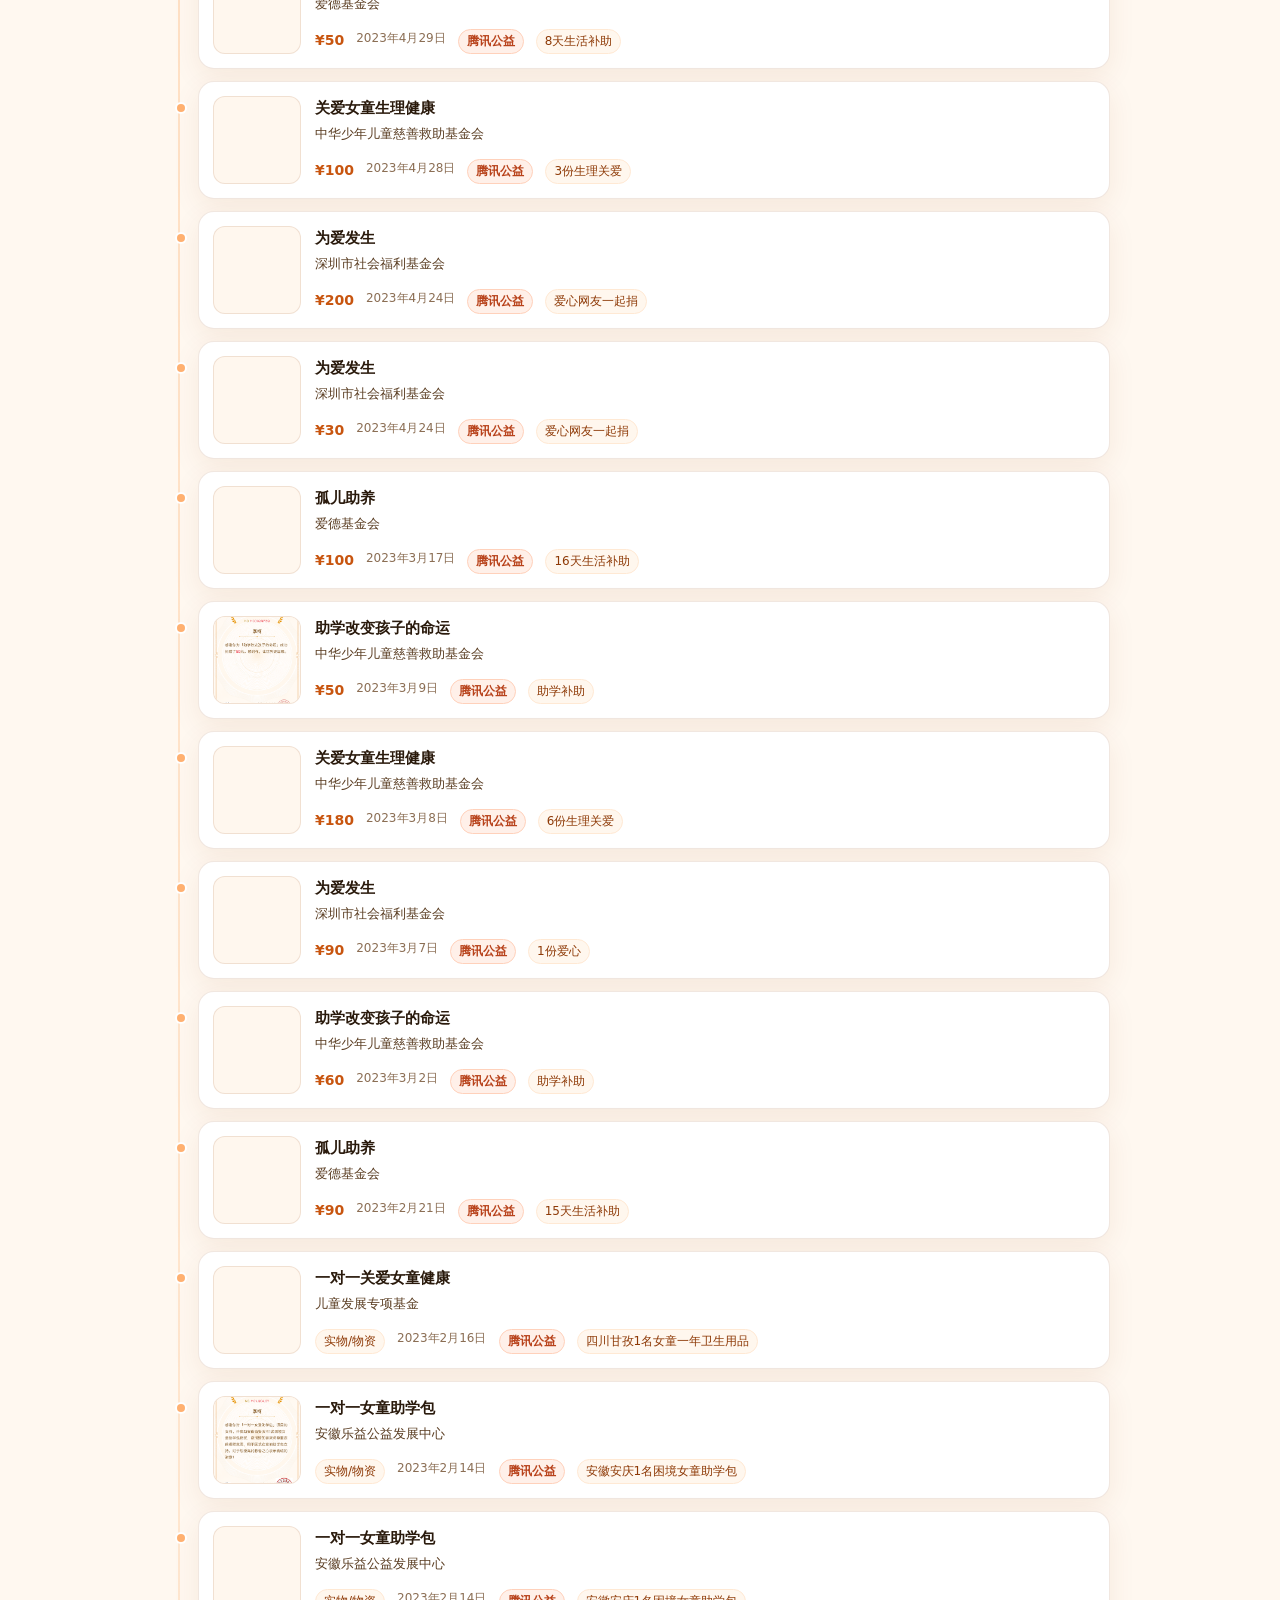
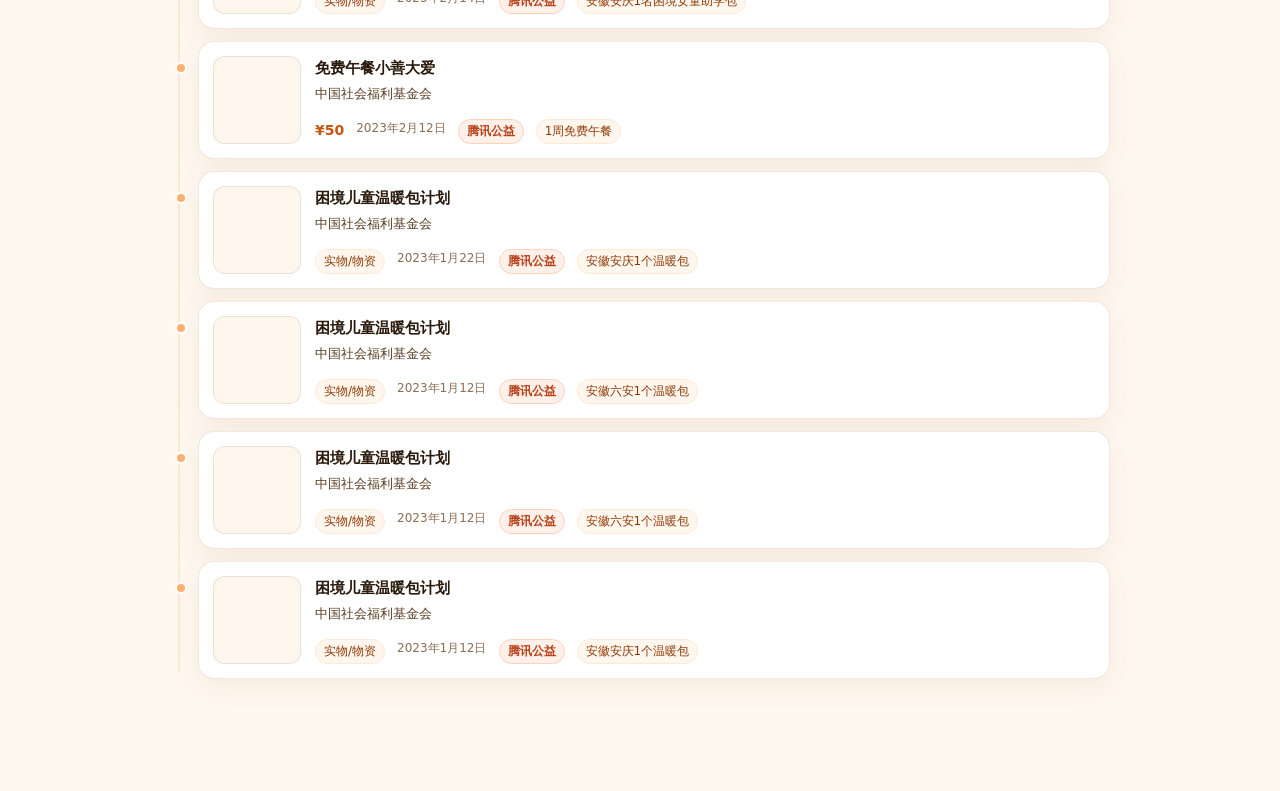
==== commit fe07aa22: "完善首页关于我与项目介绍" ====
--- a/index.html
+++ b/index.html
@@ -5,7 +5,7 @@
 <meta name="viewport" content="width=device-width,initial-scale=1,viewport-fit=cover">
 <meta name="theme-color" content="#e07a3c">
 <title>李柯的公益记录</title>
-<meta name="description" content="李柯的公益捐赠时间线、证书与赞赏名单">
+<meta name="description" content="李柯的公益捐赠时间线、证书、赞赏名单与个人项目">
 <link rel="stylesheet" href="assets/style.css">
 <link rel="icon" type="image/jpeg" href="assets/avatar.jpeg">
 </head>
@@ -22,6 +22,40 @@
       <img src="assets/qr-support.png" alt="微信扫码上榜，和李柯支持中国公益事业" class="qr">
     </aside>
   </div>
+
+  <section class="about-section" aria-label="关于李柯与项目">
+    <div class="about-section-inner">
+      <div class="about-block">
+        <h2>关于我</h2>
+        <p>我是李柯，做一些中文表达、AI 互动与东方文化相关的项目，全部面向公众免费使用。我也持续支持国内公益事业，捐赠仅面向国内项目；如果你知道确有需要、值得关注的公益项目，欢迎邮件联系：<a href="mailto:brhiza@qq.com">brhiza@qq.com</a>。</p>
+      </div>
+      <div class="about-block">
+        <h2>我的项目</h2>
+        <div class="project-links" aria-label="李柯的项目">
+          <a href="https://xushuo.cc" target="_blank" rel="noopener">
+            <span class="project-name">叙说</span>
+            <span class="project-desc">AI 角色与互动体验</span>
+          </a>
+          <a href="https://sydf.cc" target="_blank" rel="noopener">
+            <span class="project-name">时月东方</span>
+            <span class="project-desc">综合在线占卜</span>
+          </a>
+          <a href="https://aov.cc" target="_blank" rel="noopener">
+            <span class="project-name">命语</span>
+            <span class="project-desc">排盘、起卦与提示词</span>
+          </a>
+          <a href="https://qm.sydf.cc" target="_blank" rel="noopener">
+            <span class="project-name">时月奇门</span>
+            <span class="project-desc">奇门起盘与择时</span>
+          </a>
+          <a href="https://xly.sydf.cc" target="_blank" rel="noopener">
+            <span class="project-name">揣测</span>
+            <span class="project-desc">小六壬起课工具</span>
+          </a>
+        </div>
+      </div>
+    </div>
+  </section>
 
   <div class="stats">
     <div class="stat">
--- a/assets/style.css
+++ b/assets/style.css
@@ -25,6 +25,11 @@
   color: var(--ink-900);
   line-height: 1.6;
   -webkit-font-smoothing: antialiased;
+  -webkit-tap-highlight-color: transparent;
+}
+
+a, button, [role="button"], [role="tab"], input, select, textarea, summary, label {
+  -webkit-tap-highlight-color: transparent;
 }
 
 a { color: var(--warm-600); text-decoration: none; }
@@ -72,6 +77,60 @@
   margin: 0;
   color: var(--ink-700);
   font-size: 15px;
+}
+/* ===== About ===== */
+.about-section {
+  max-width: 980px;
+  margin: 24px auto 0;
+}
+.about-section-inner {
+  display: grid;
+  grid-template-columns: minmax(0, 0.95fr) minmax(0, 1.25fr);
+  gap: 28px;
+}
+.about-block h2 {
+  margin: 0 0 8px;
+  color: var(--warm-700);
+  font-size: 17px;
+  line-height: 1.35;
+}
+.about-block p {
+  margin: 0;
+  color: var(--ink-700);
+  font-size: 14px;
+}
+.about-block p a {
+  font-weight: 700;
+}
+.project-links {
+  display: grid;
+  grid-template-columns: repeat(2, minmax(0, 1fr));
+  gap: 8px 14px;
+}
+.project-links a {
+  display: flex;
+  flex-direction: column;
+  gap: 1px;
+  min-width: 0;
+  padding-left: 10px;
+  border-left: 2px solid var(--warm-300);
+  color: inherit;
+  text-decoration: none;
+}
+.project-links a:hover .project-name {
+  text-decoration: underline;
+  text-underline-offset: 3px;
+}
+.project-name {
+  color: var(--warm-700);
+  font-size: 14px;
+  font-weight: 700;
+  line-height: 1.35;
+}
+.project-desc {
+  color: var(--ink-500);
+  font-size: 12px;
+  line-height: 1.45;
 }
 
 .hero-cta {
@@ -432,6 +491,19 @@
   .hero-text { flex: 1 1 auto; text-align: center; min-width: 0; }
   .hero-text h1 { font-size: 20px; margin-bottom: 4px; }
   .tagline { font-size: 13px; }
+  .about-section { margin-top: 18px; }
+  .about-section-inner {
+    grid-template-columns: 1fr;
+    gap: 18px;
+  }
+  .about-block h2 { font-size: 15px; margin-bottom: 6px; }
+  .about-block p { font-size: 13px; }
+  .project-links {
+    grid-template-columns: 1fr;
+    gap: 7px;
+  }
+  .project-name { font-size: 13px; }
+  .project-desc { font-size: 12px; }
 
   .hero-cta { padding: 6px; }
   .hero-cta .qr { width: 140px; height: auto; }
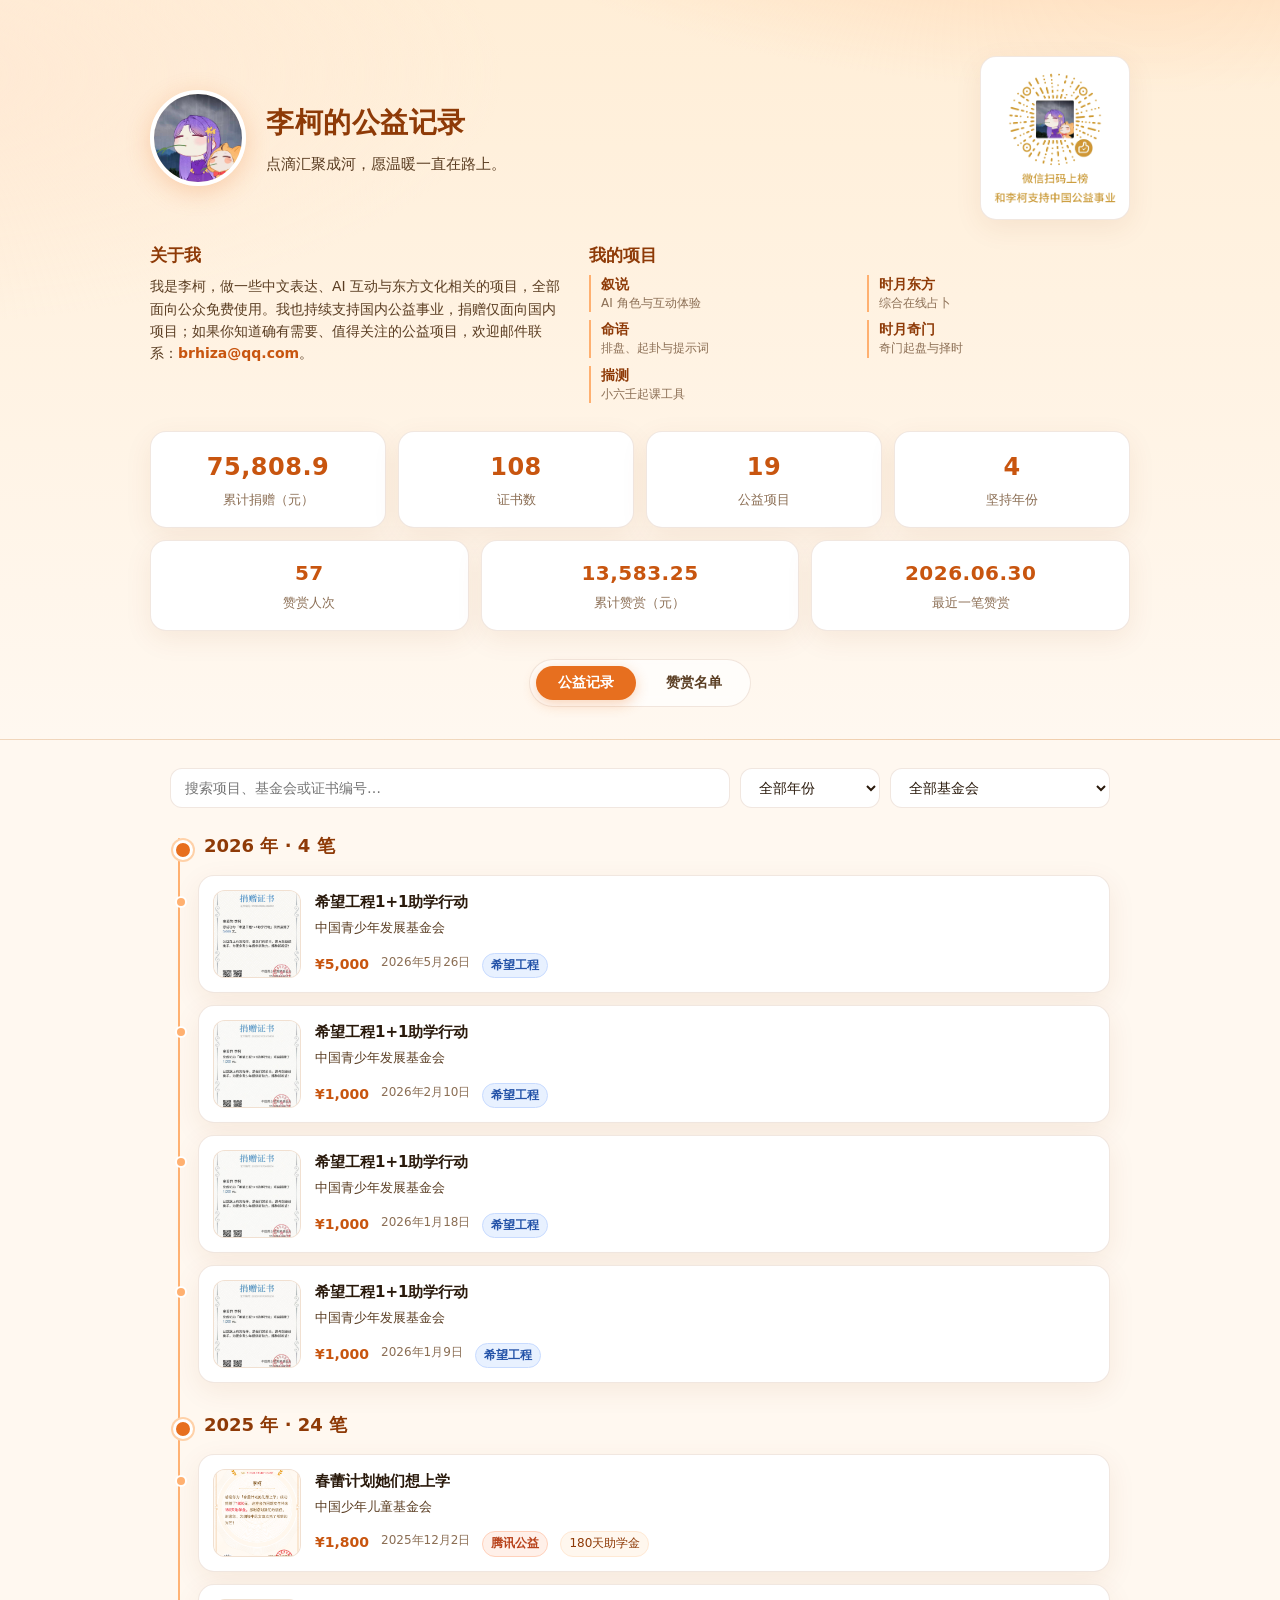
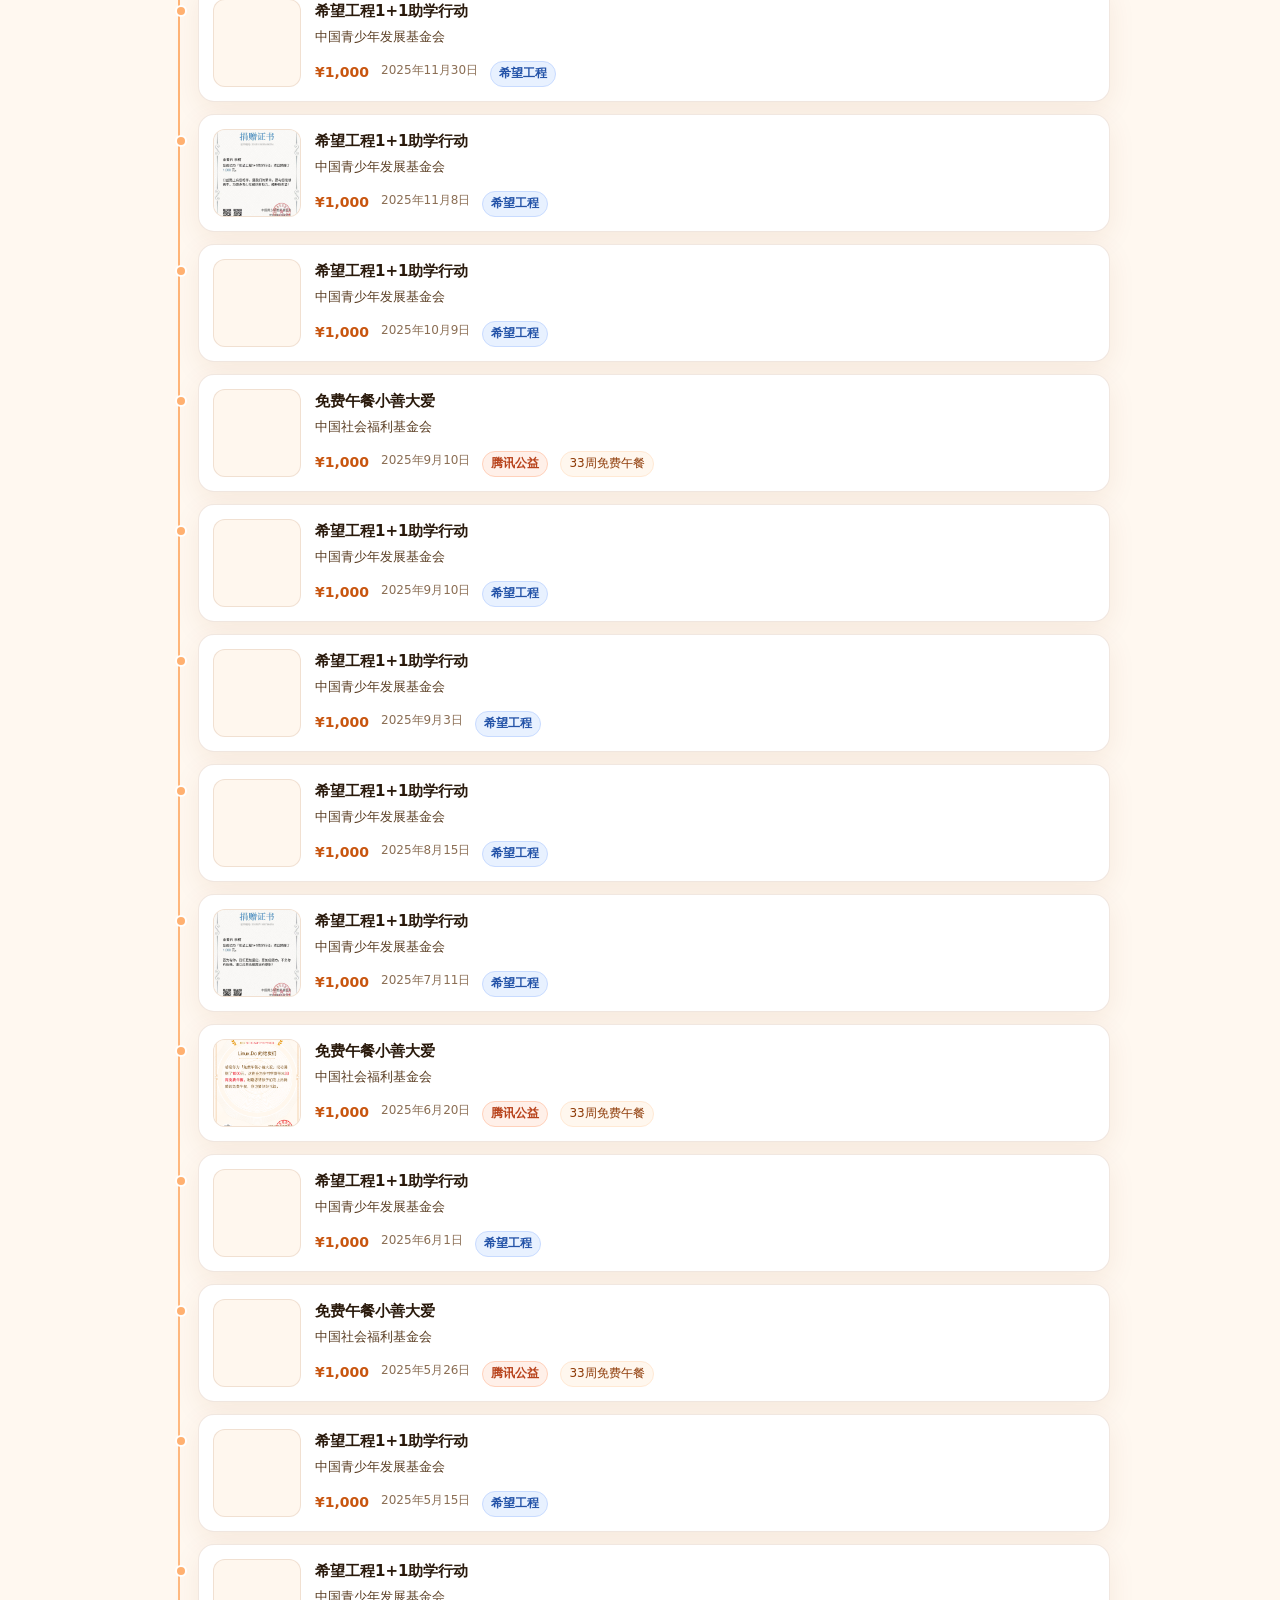
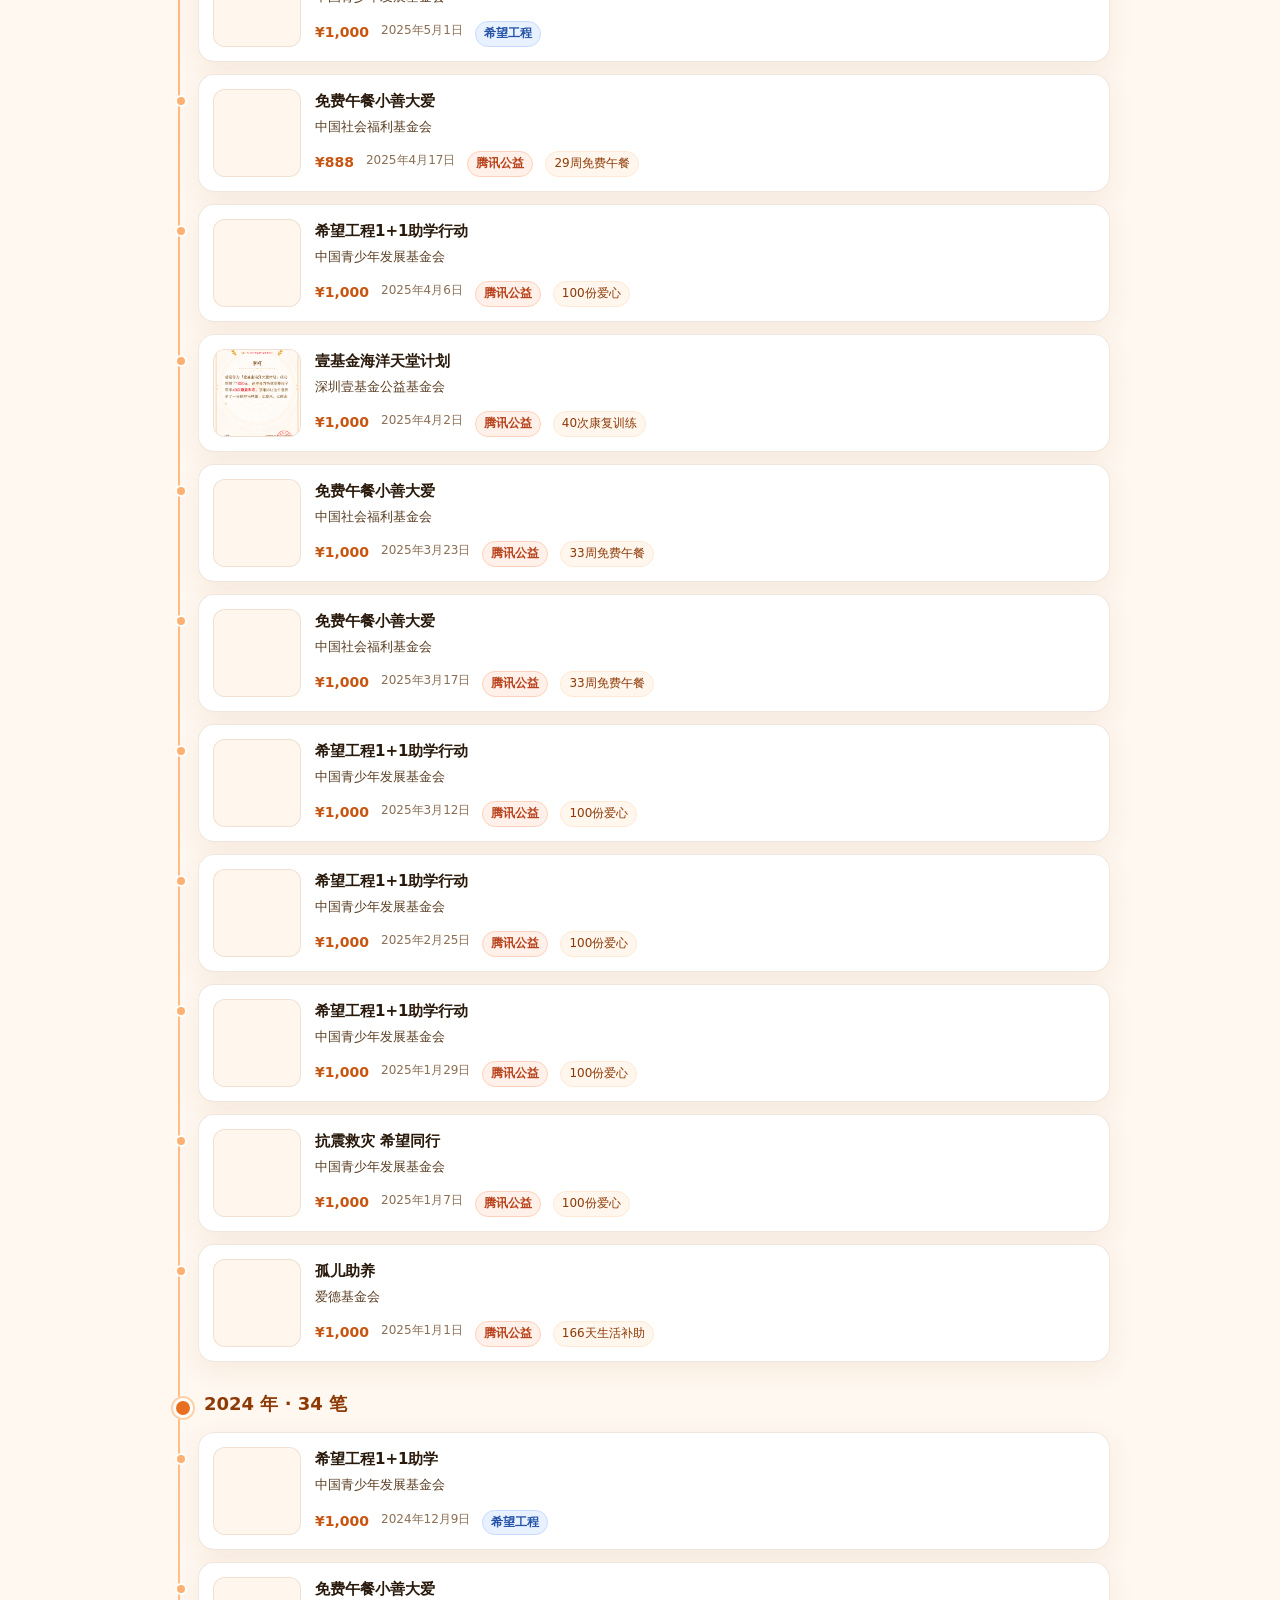
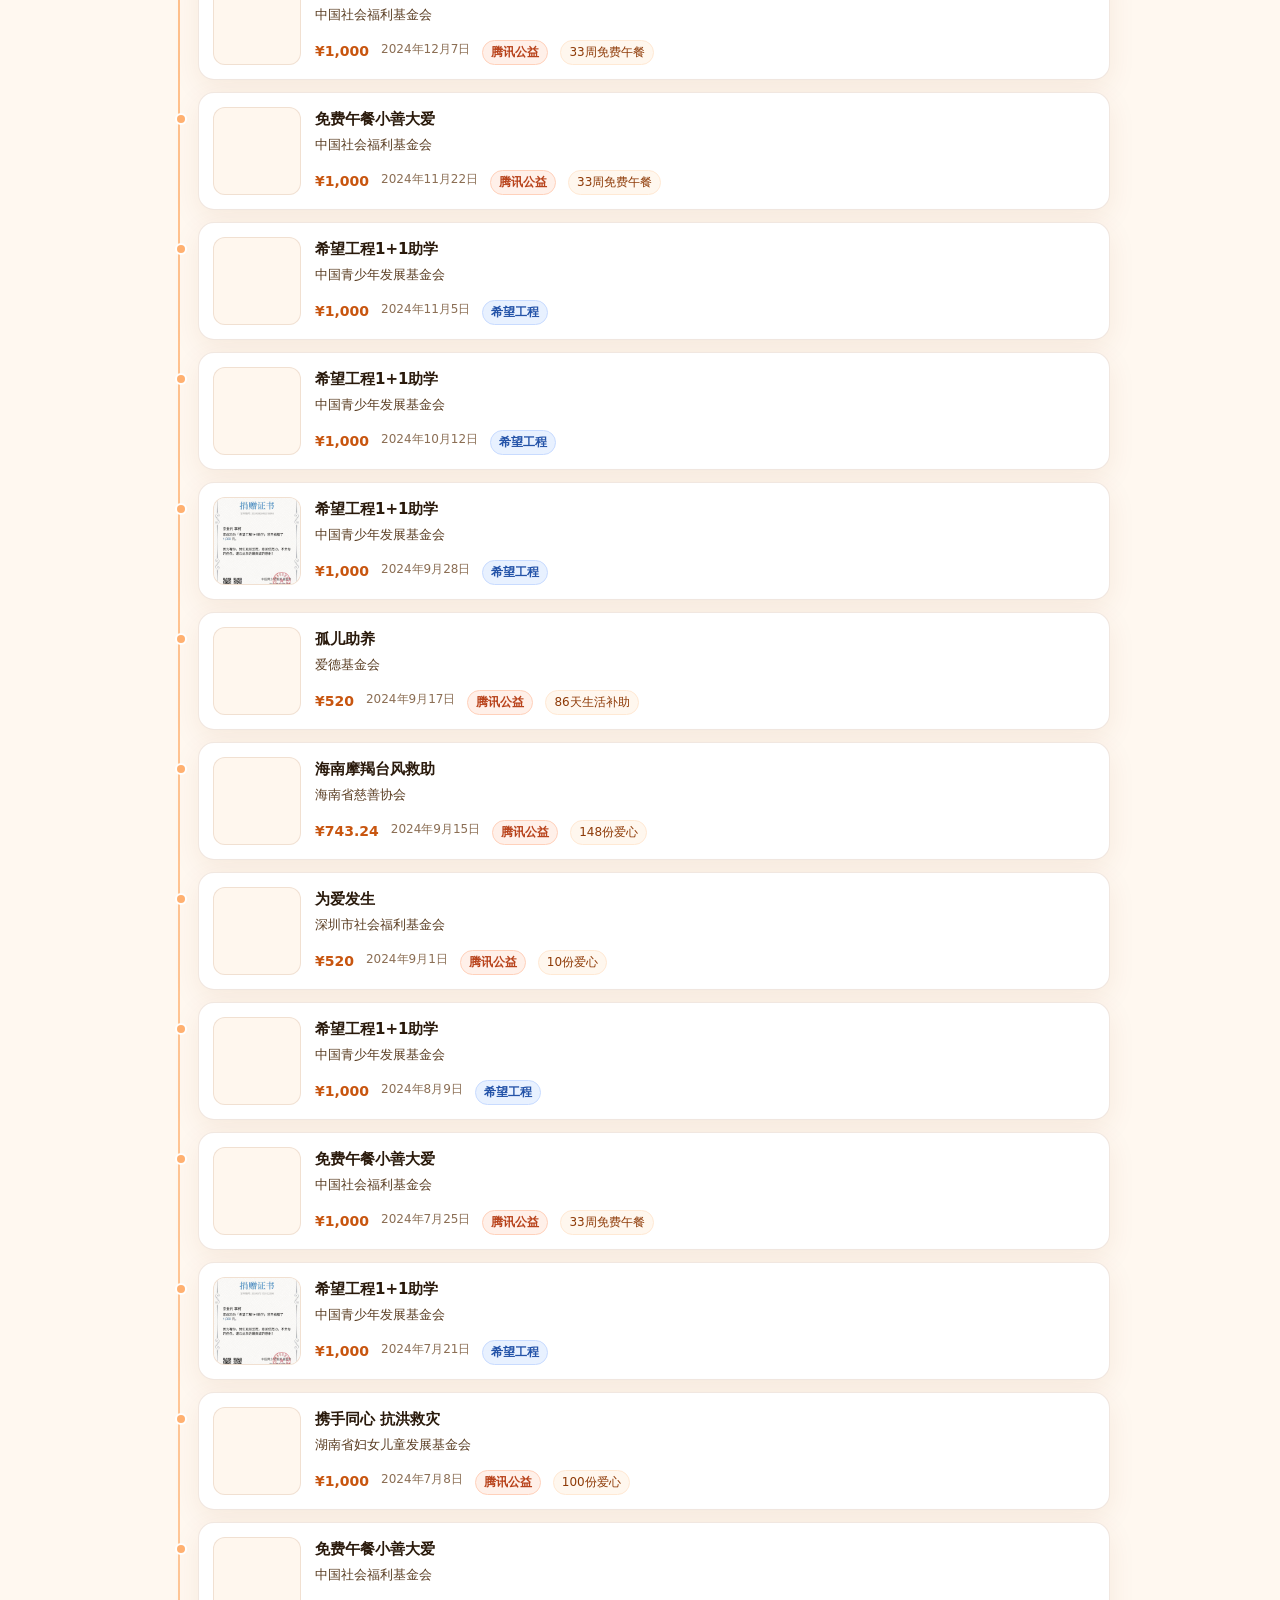
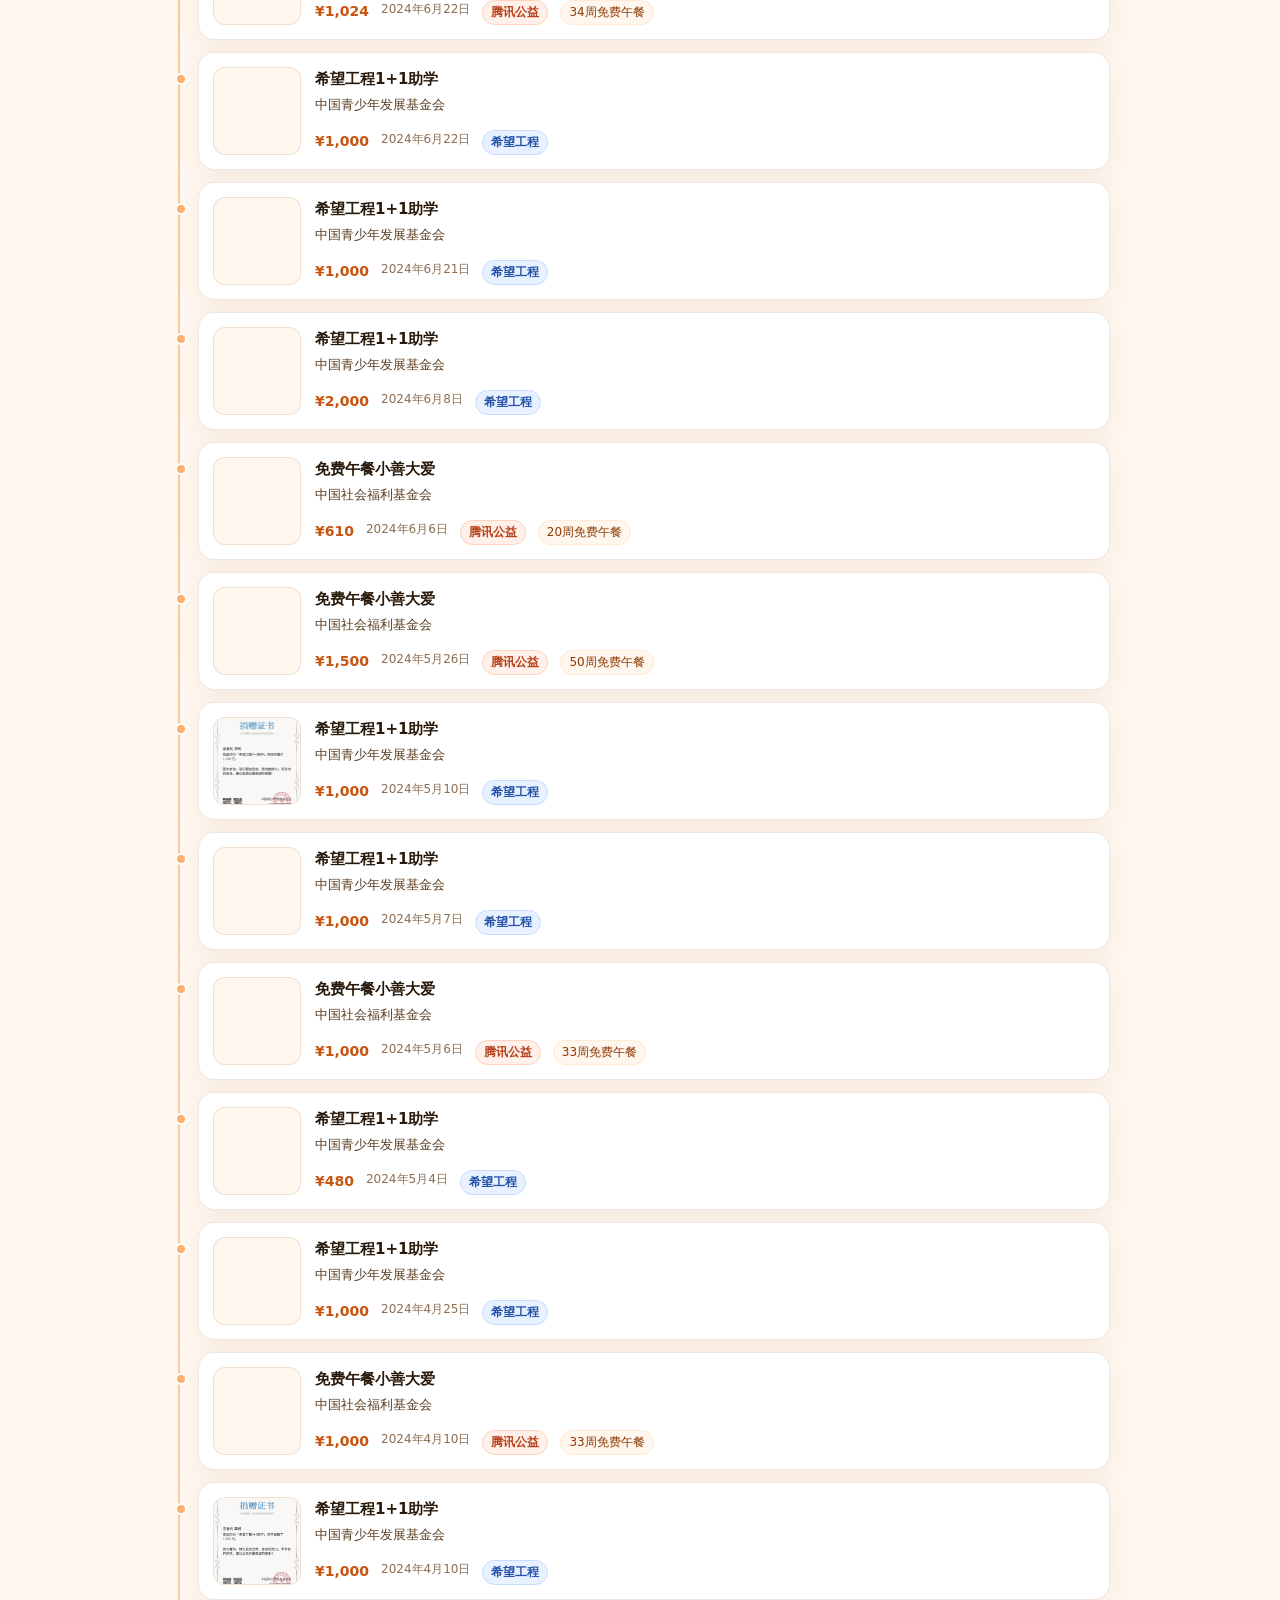
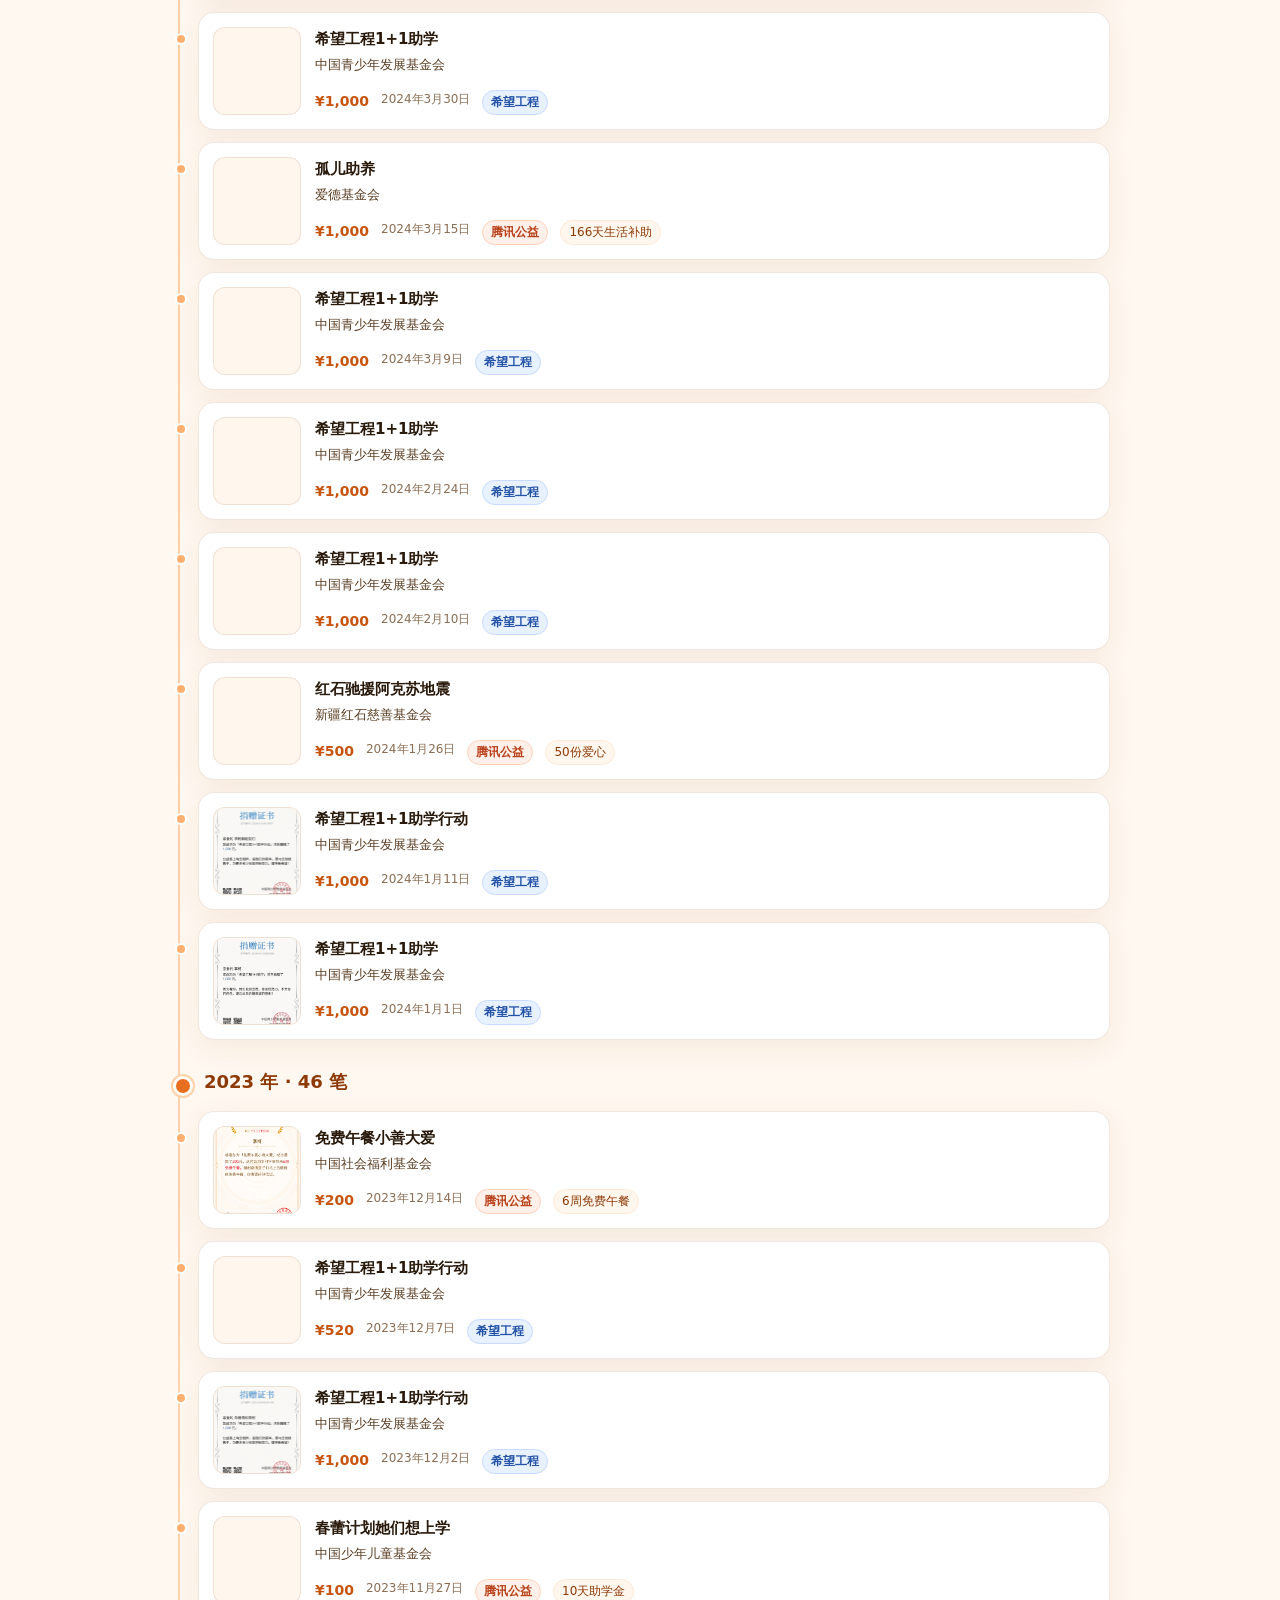
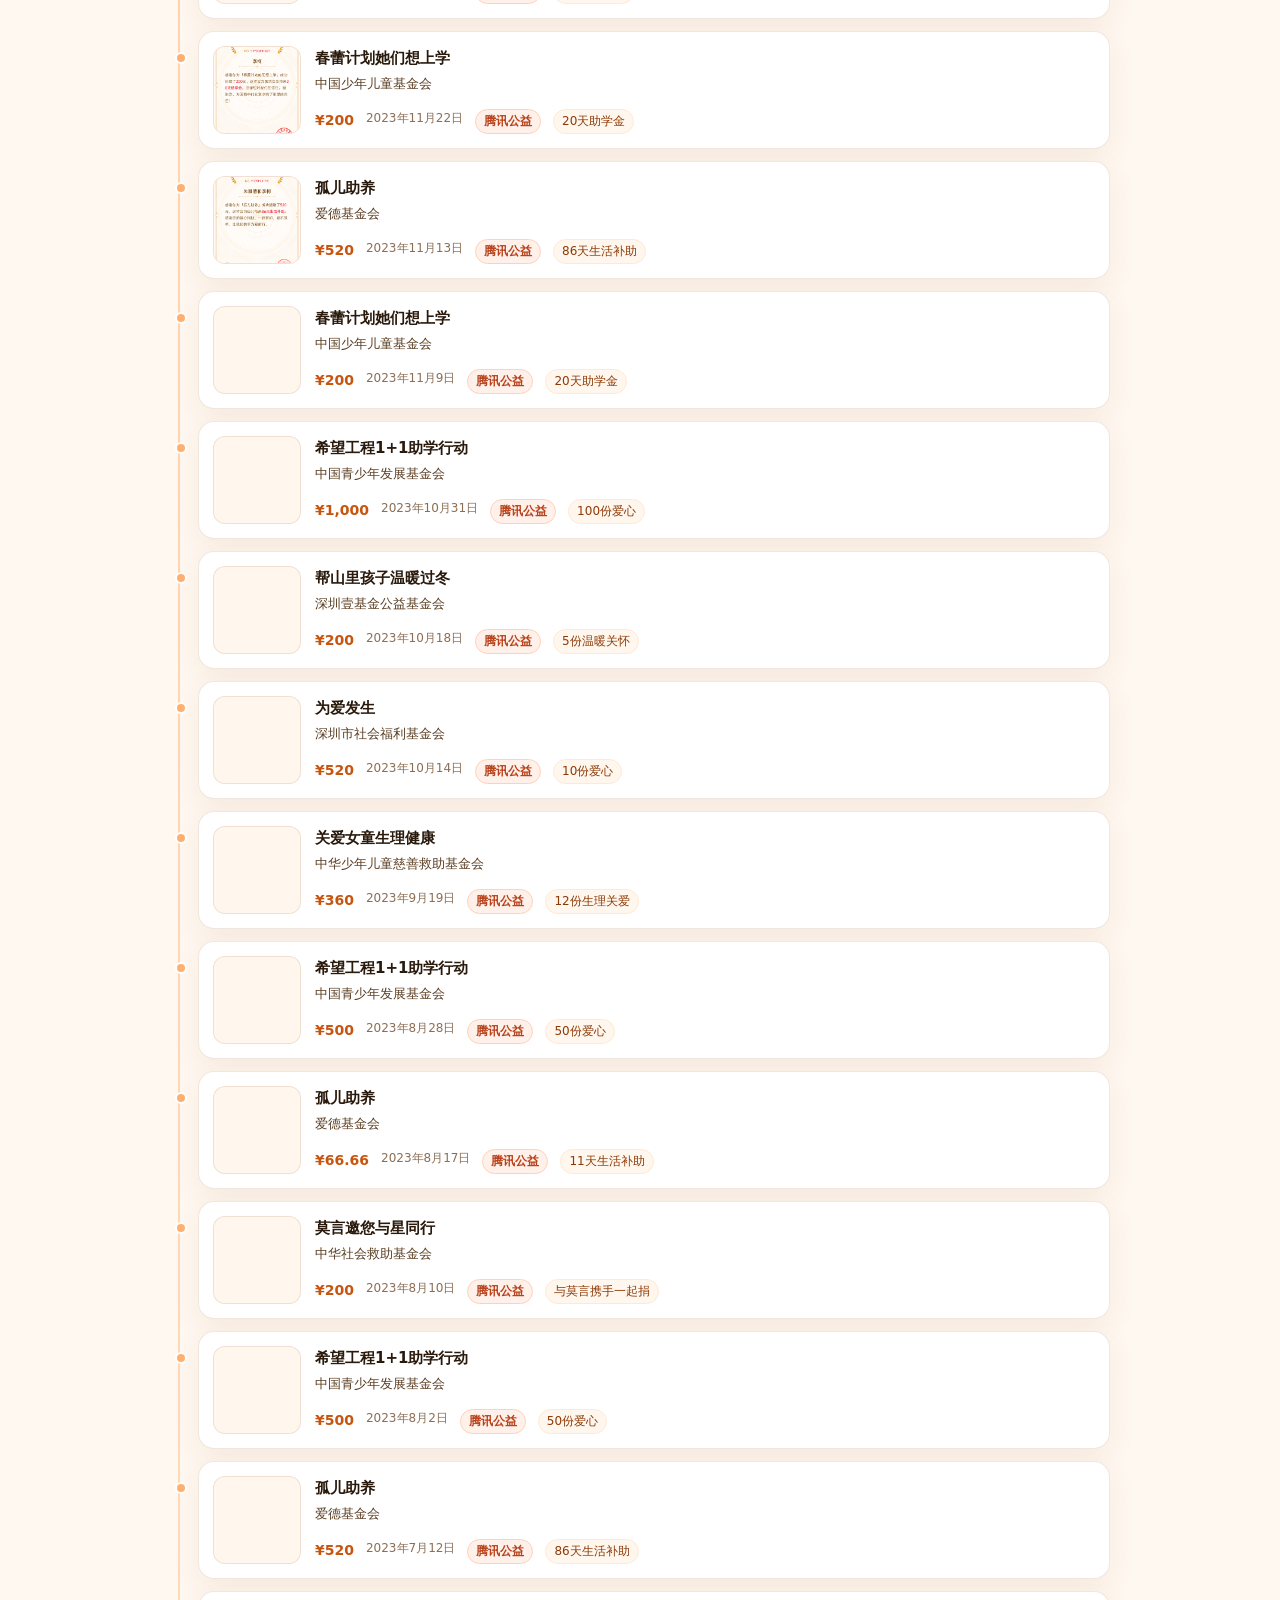
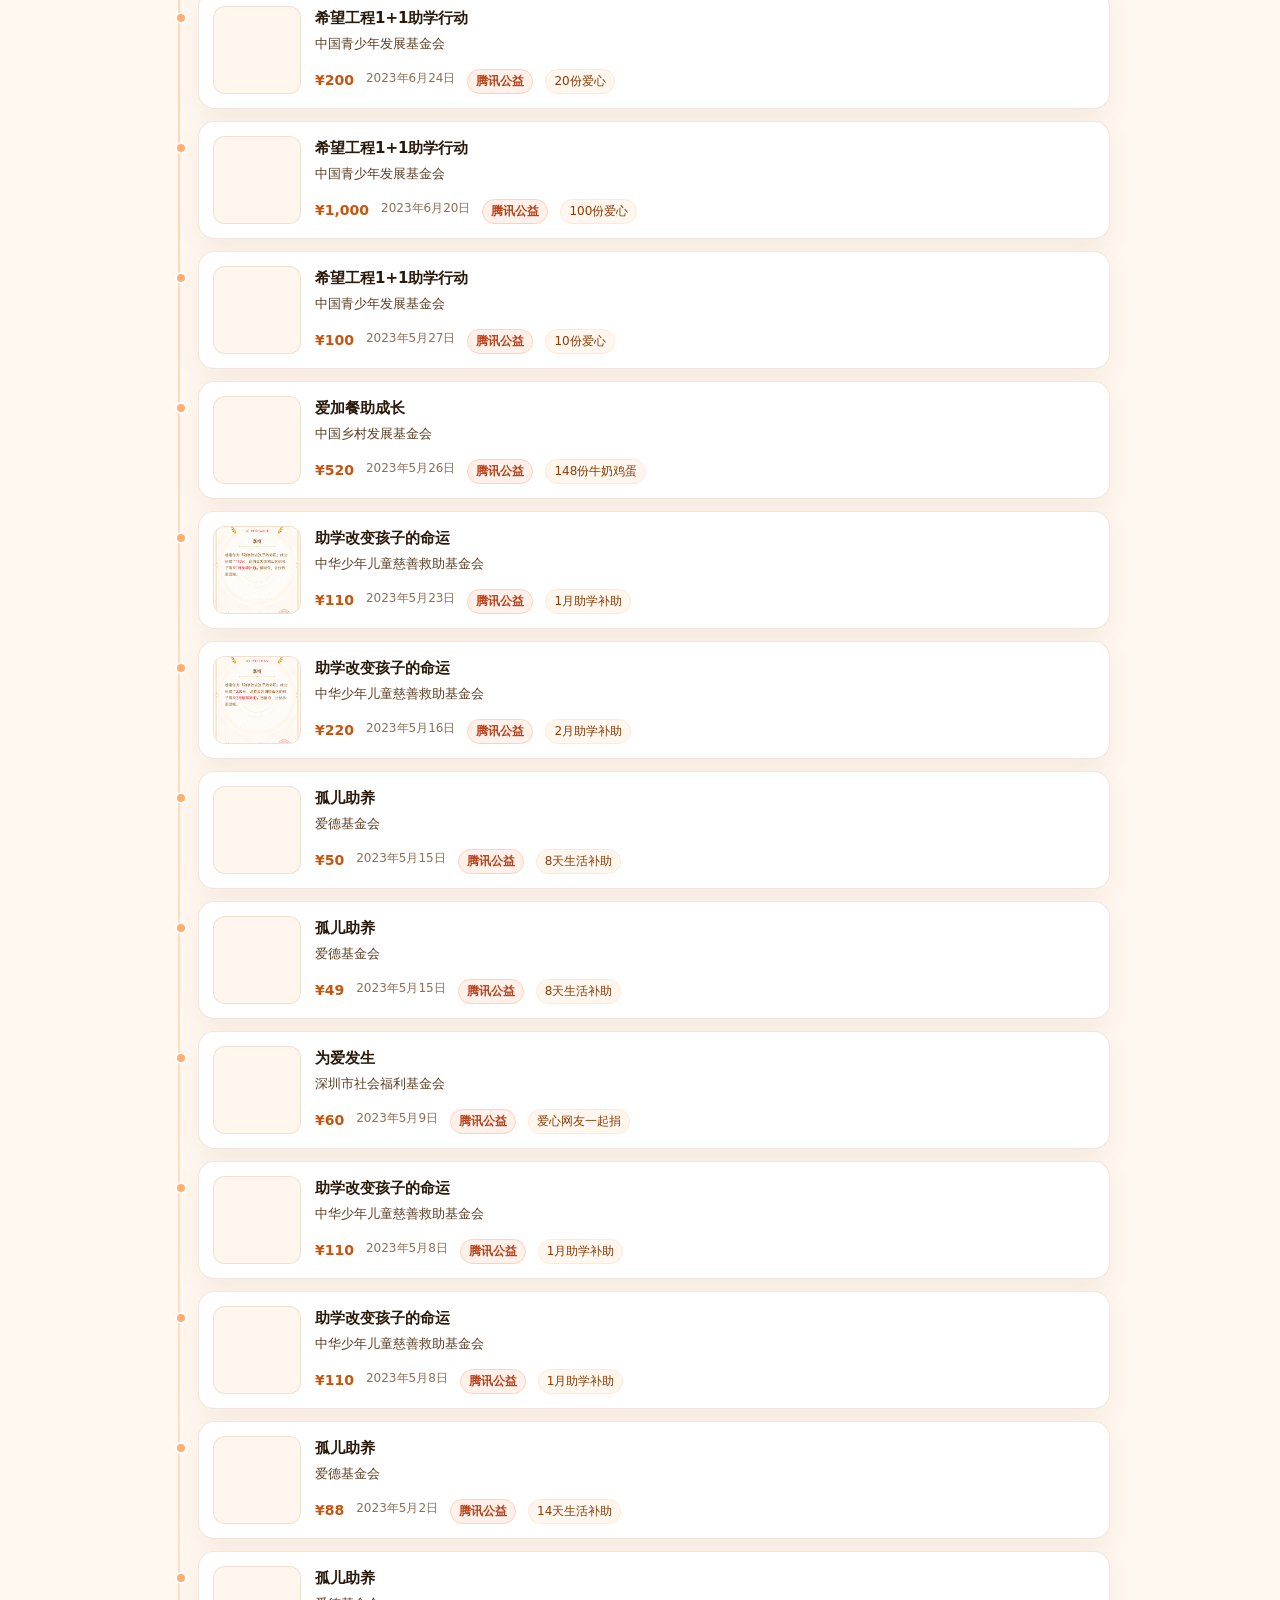
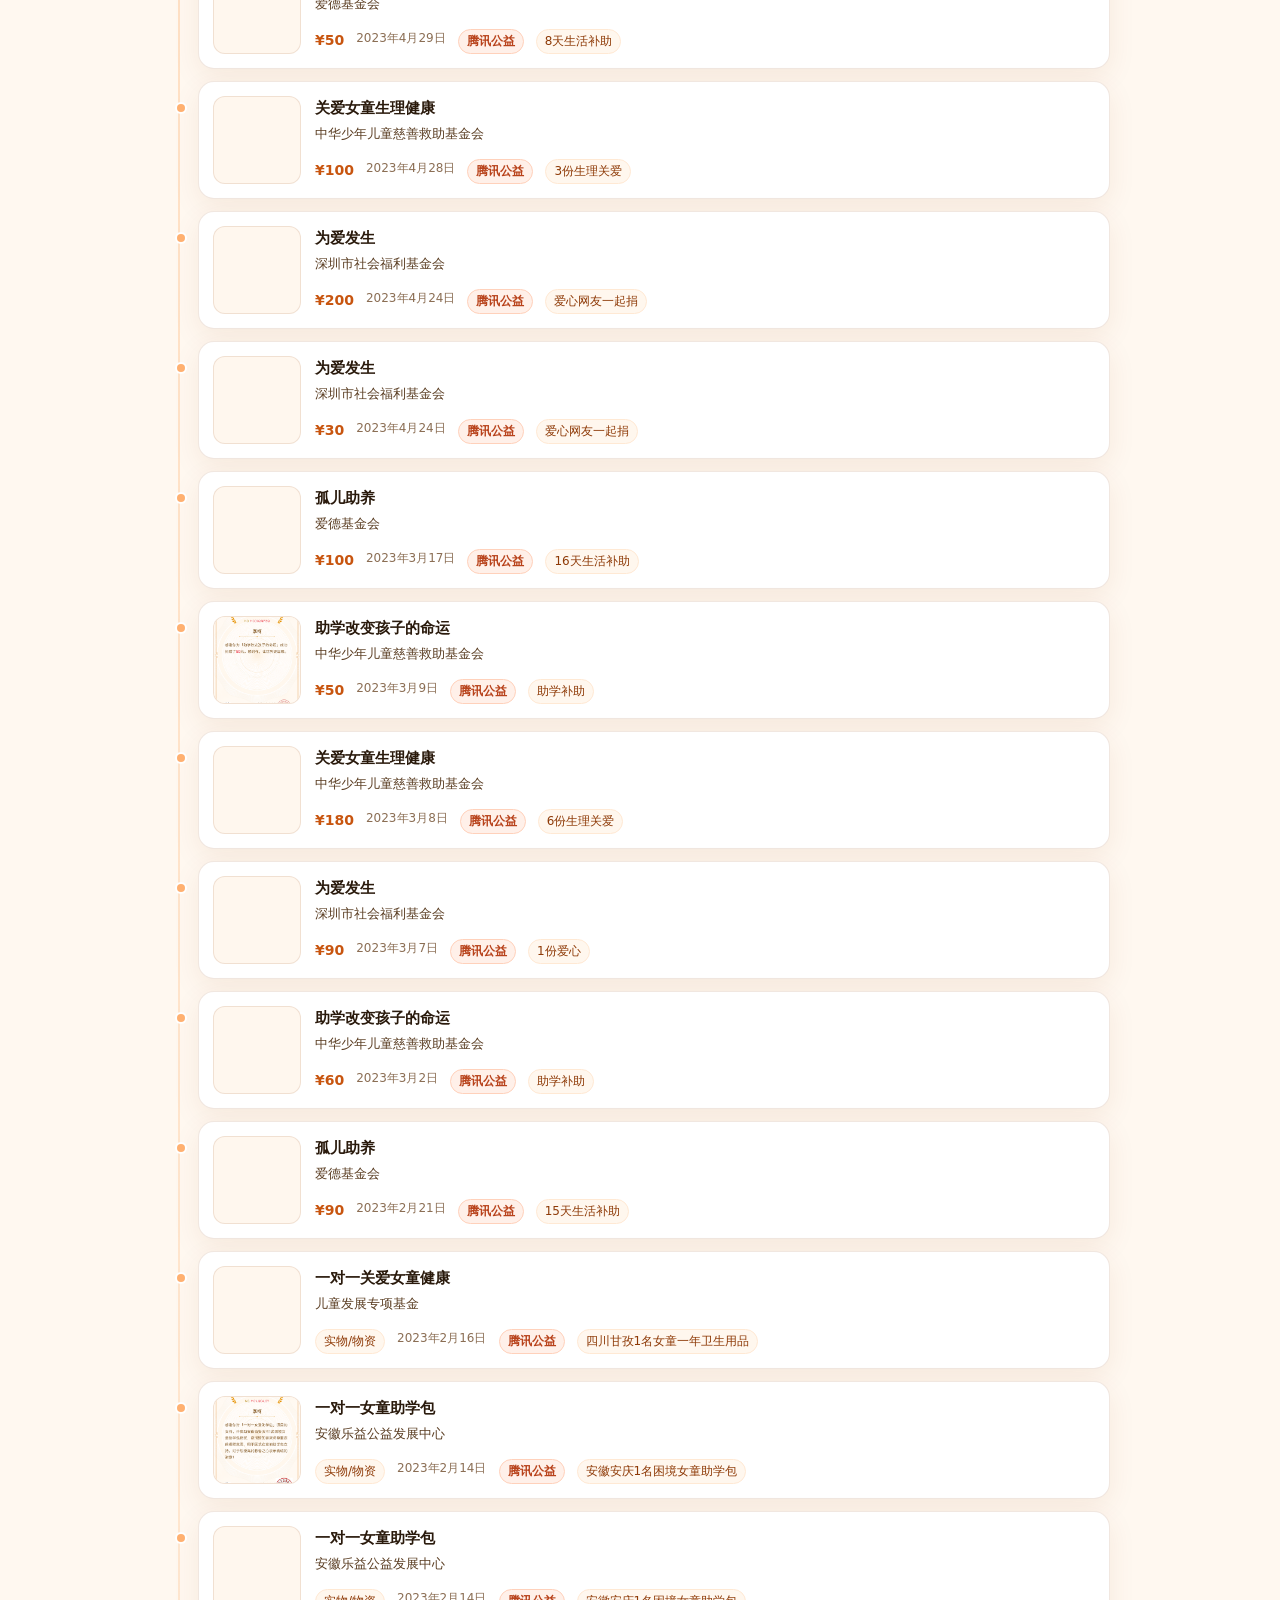
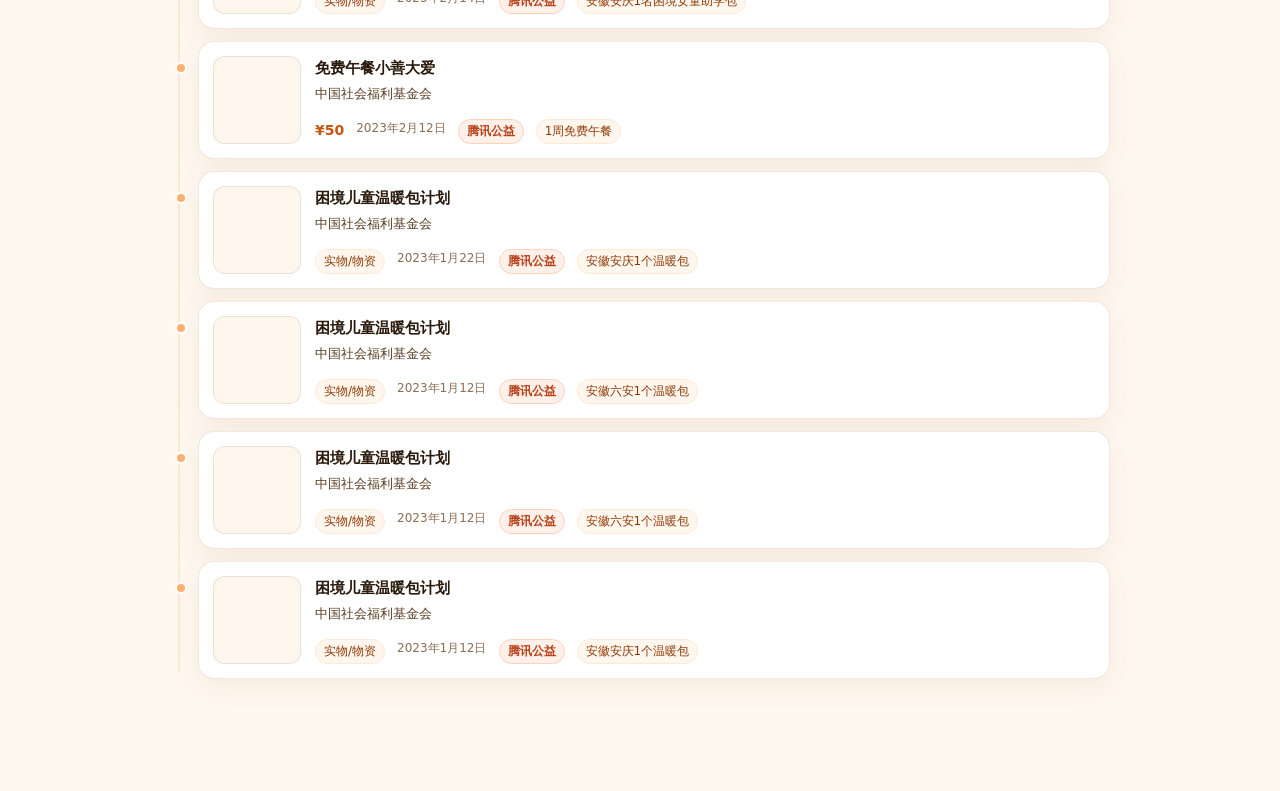
==== commit 34fa1dda: "修正揣测项目链接" ====
--- a/index.html
+++ b/index.html
@@ -48,7 +48,7 @@
             <span class="project-name">时月奇门</span>
             <span class="project-desc">奇门起盘与择时</span>
           </a>
-          <a href="https://xly.sydf.cc" target="_blank" rel="noopener">
+          <a href="https://xlr.sydf.cc" target="_blank" rel="noopener">
             <span class="project-name">揣测</span>
             <span class="project-desc">小六壬起课工具</span>
           </a>
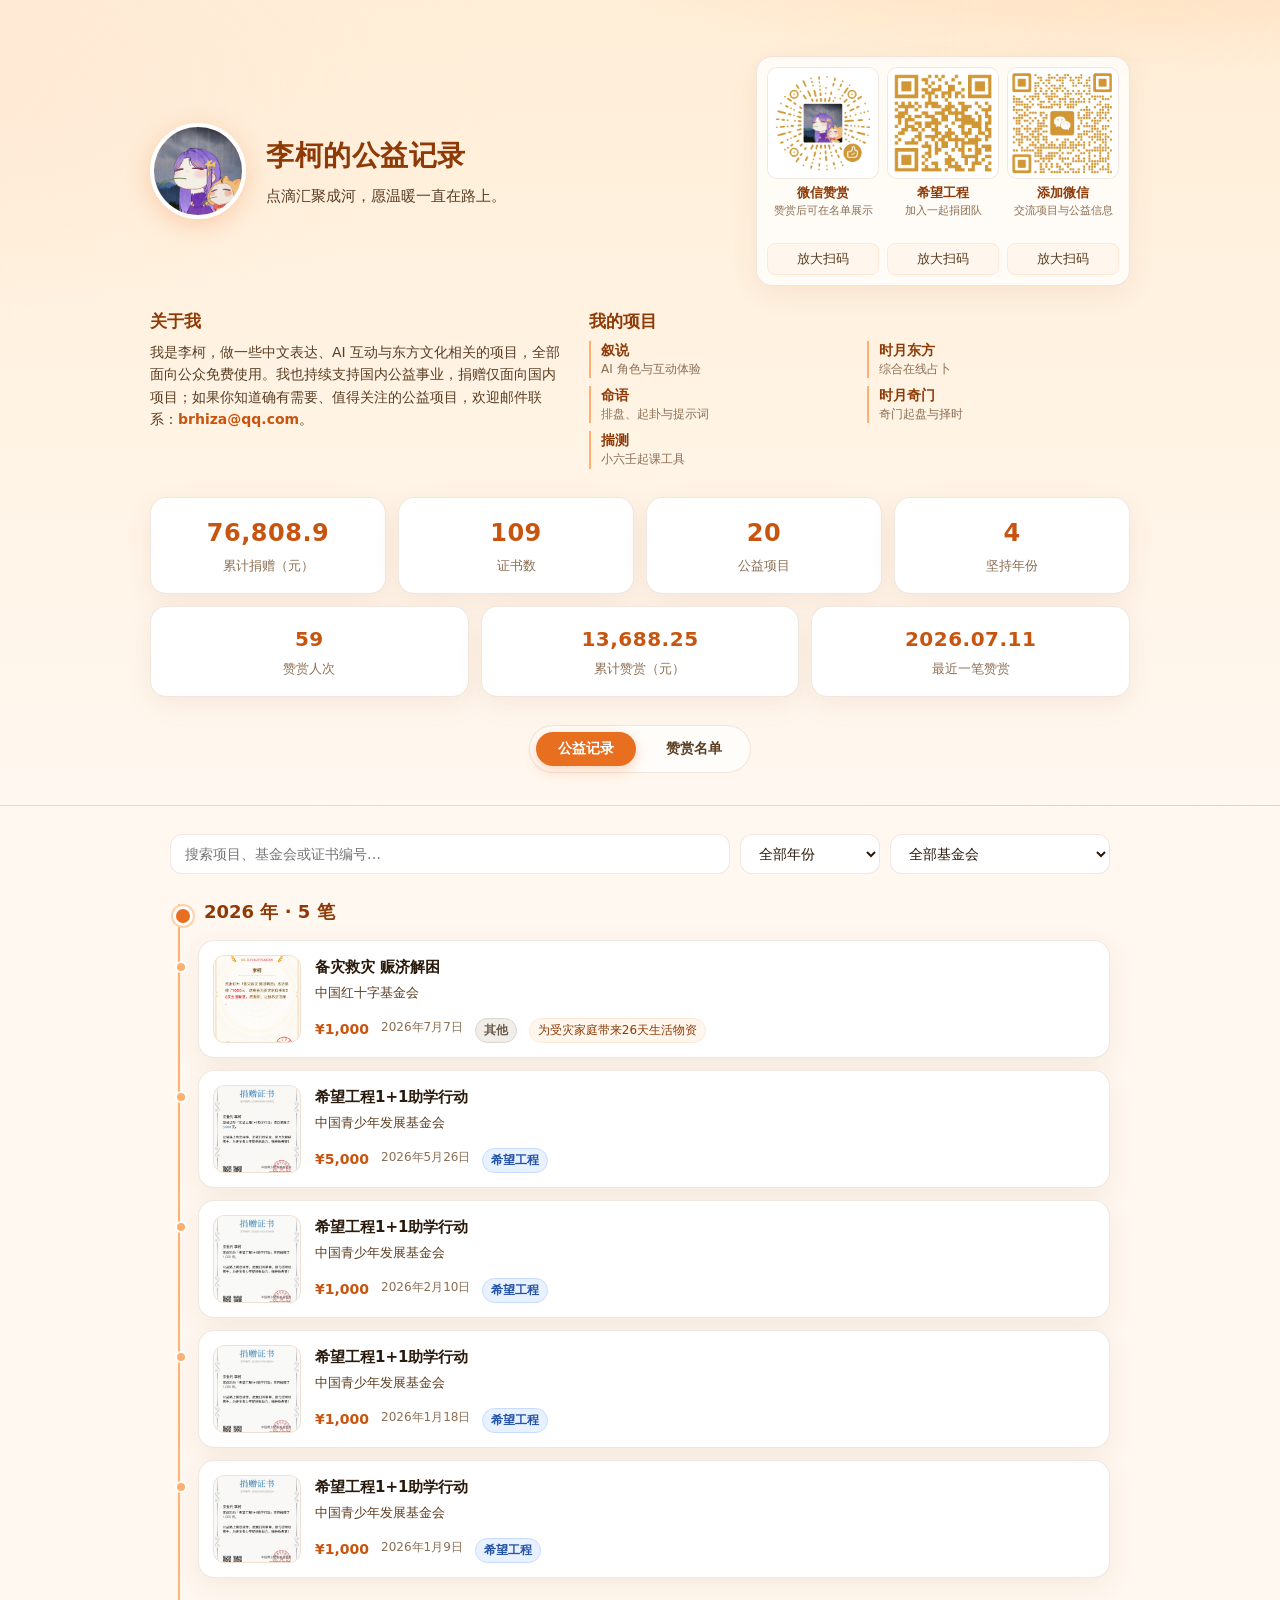
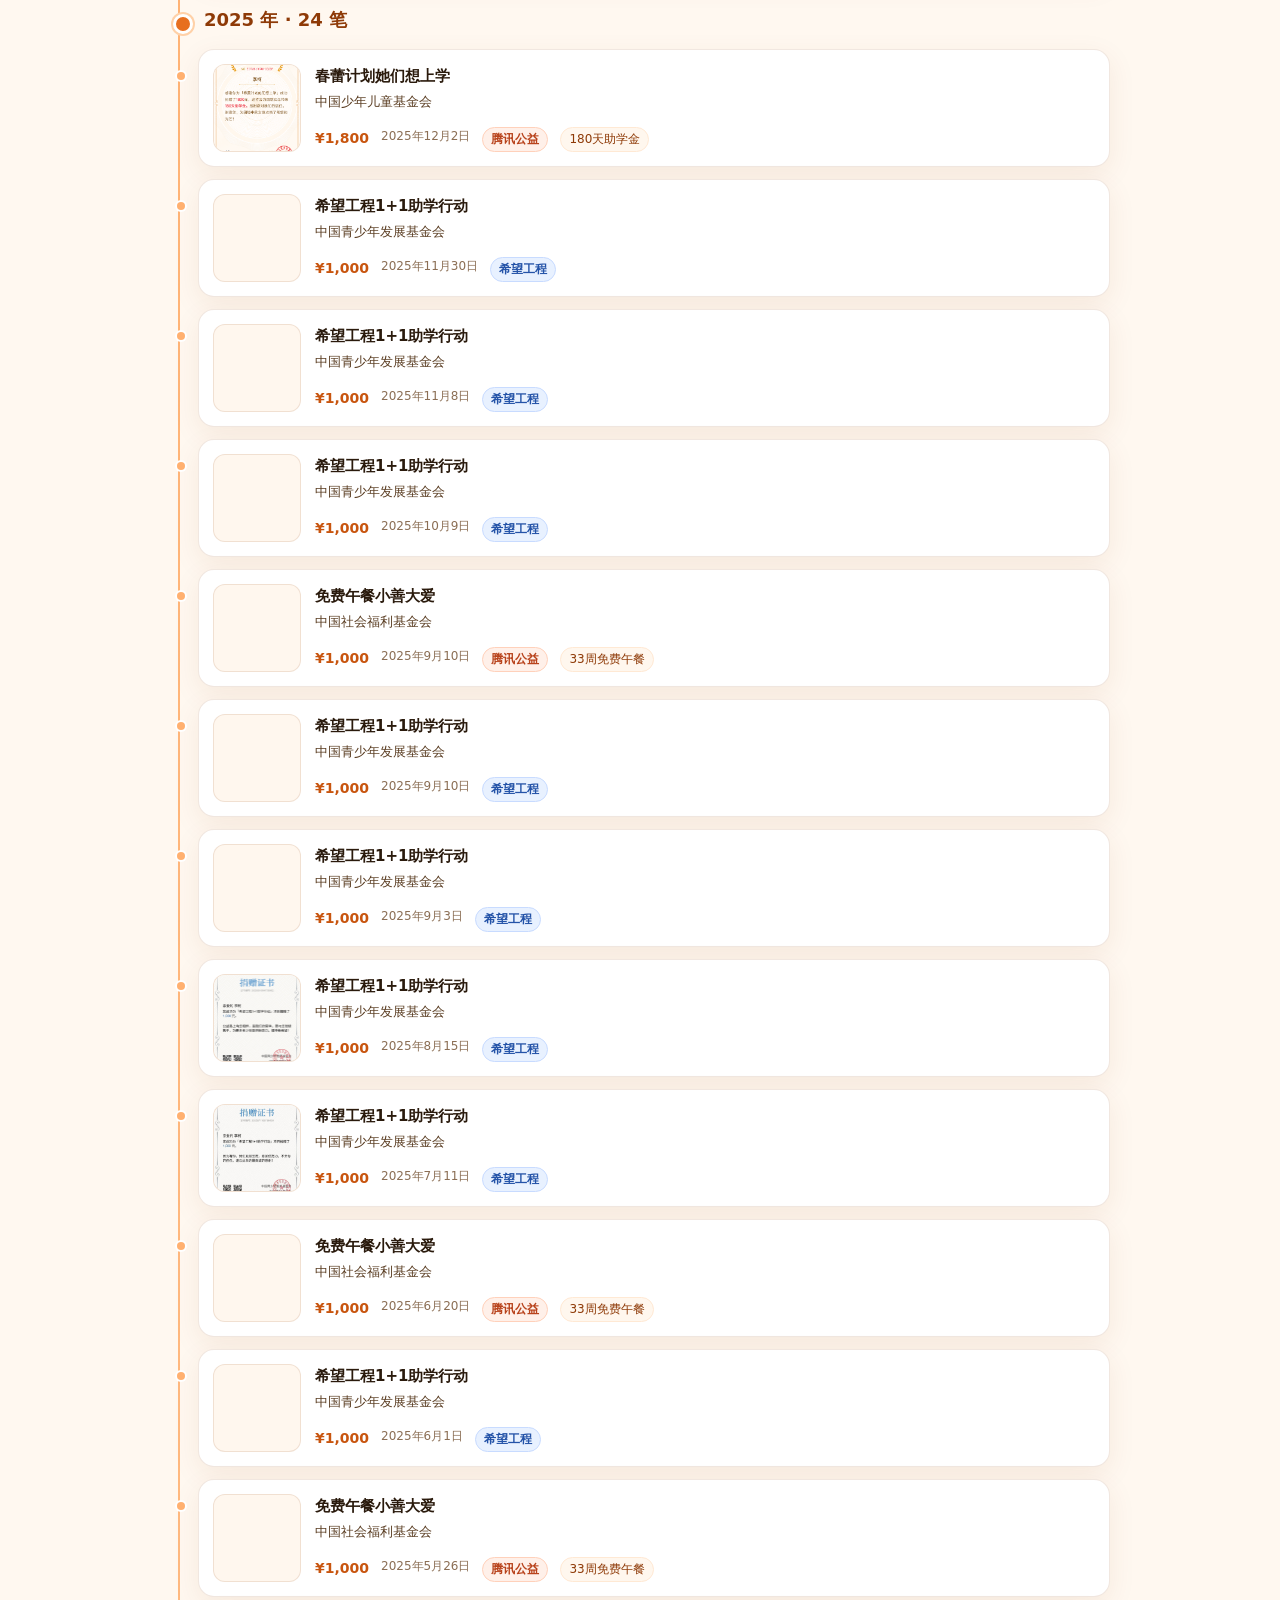
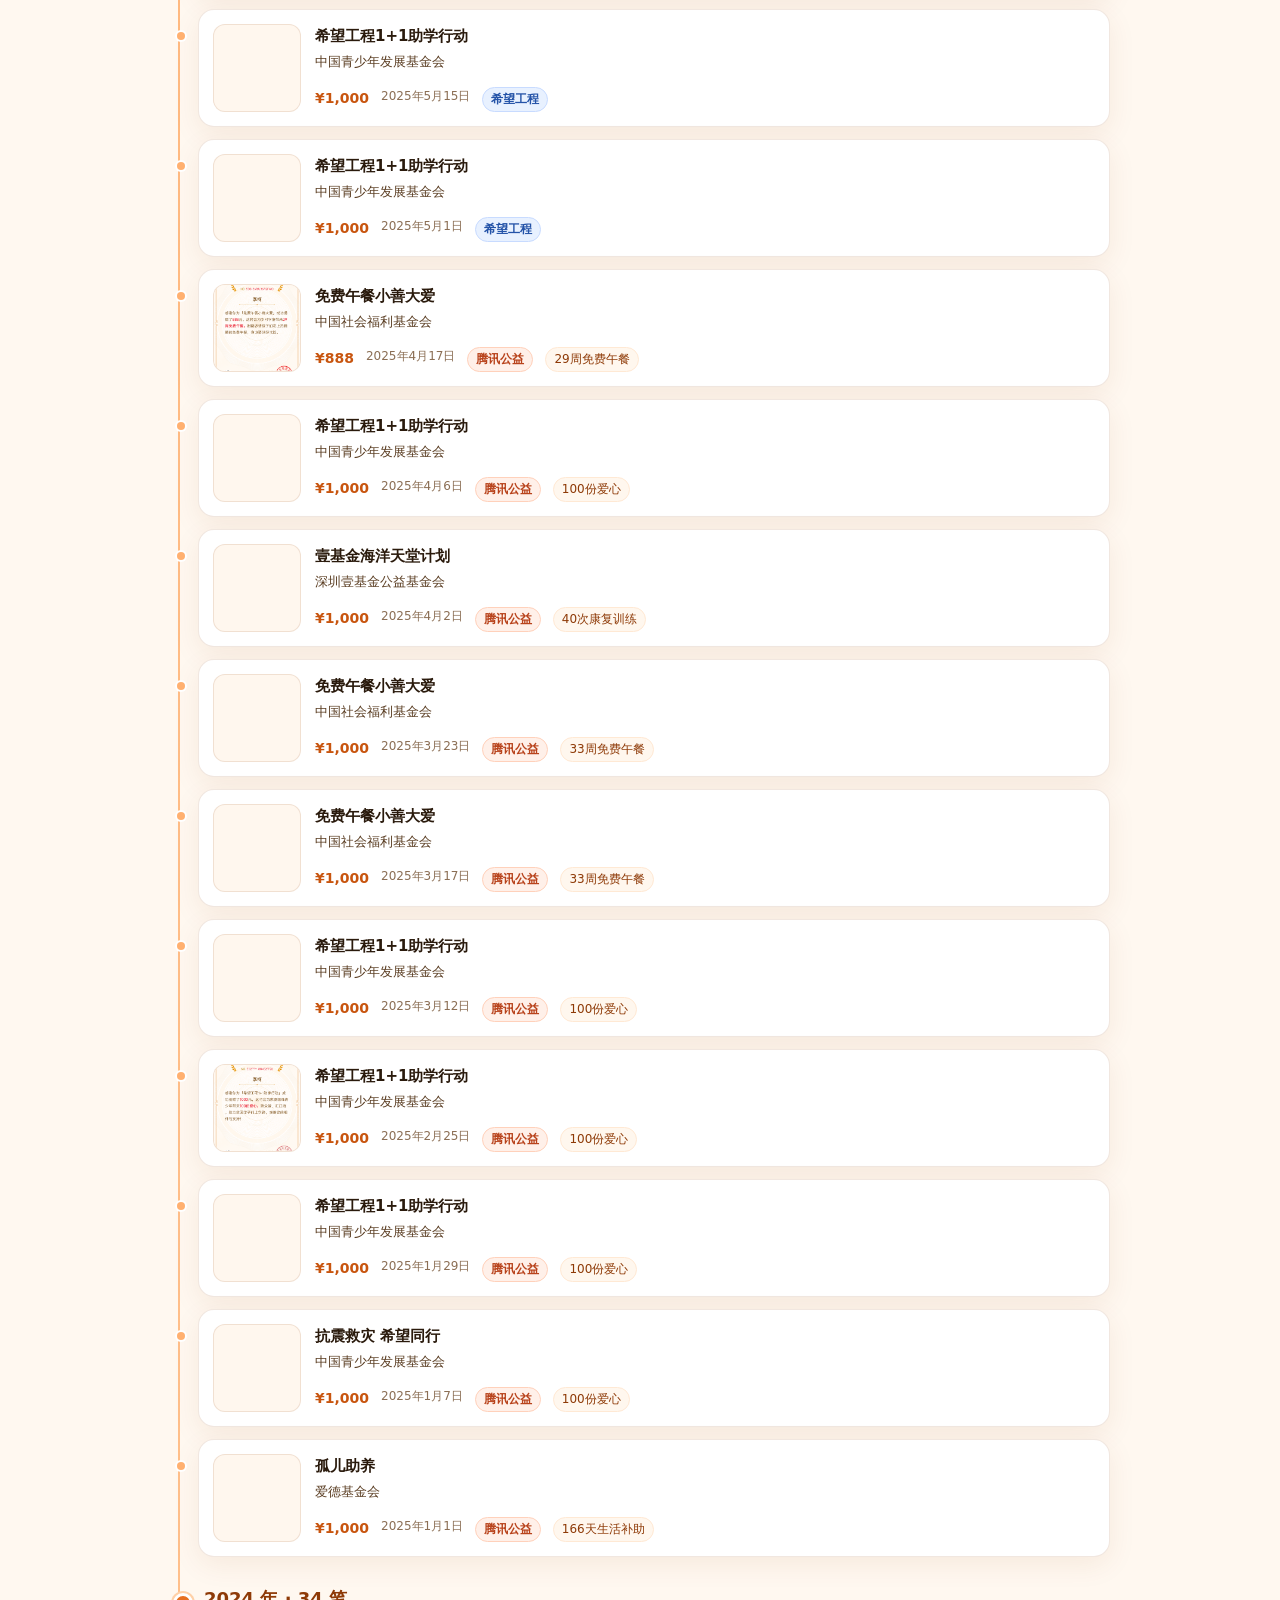
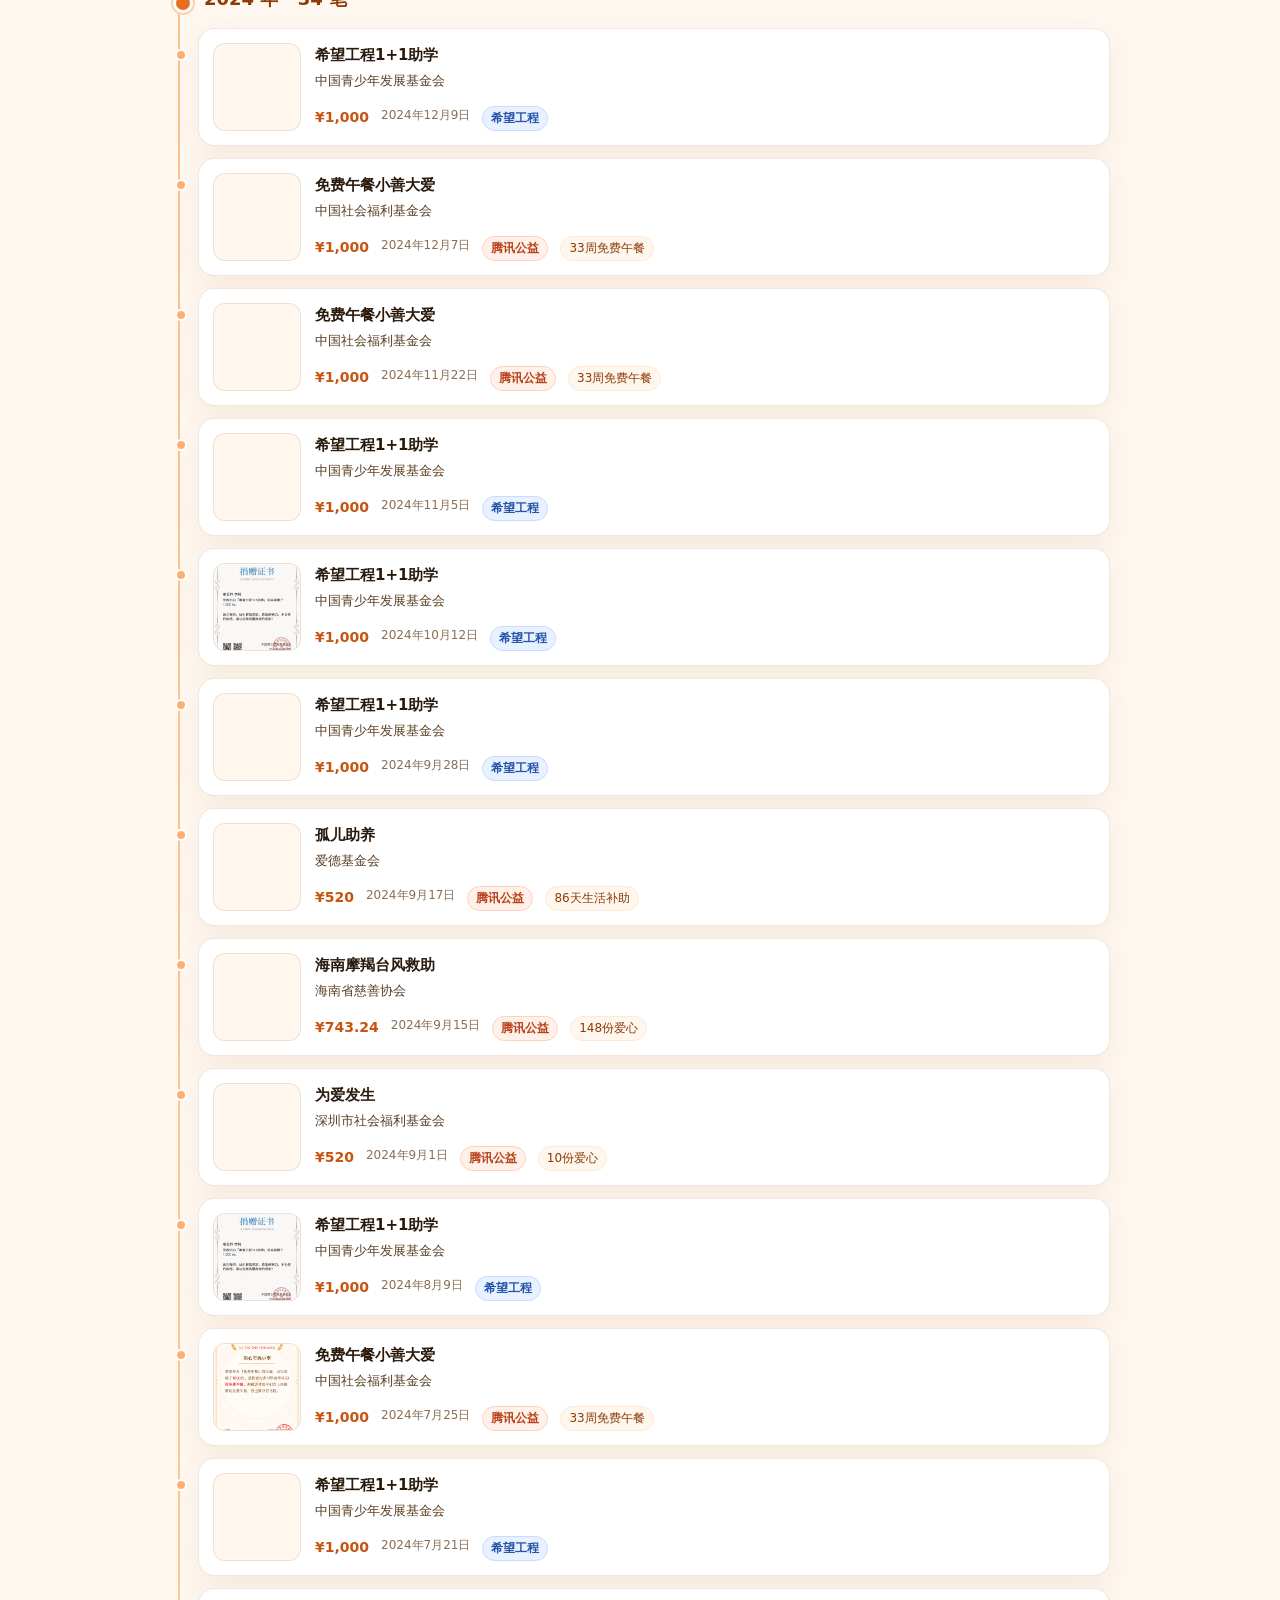
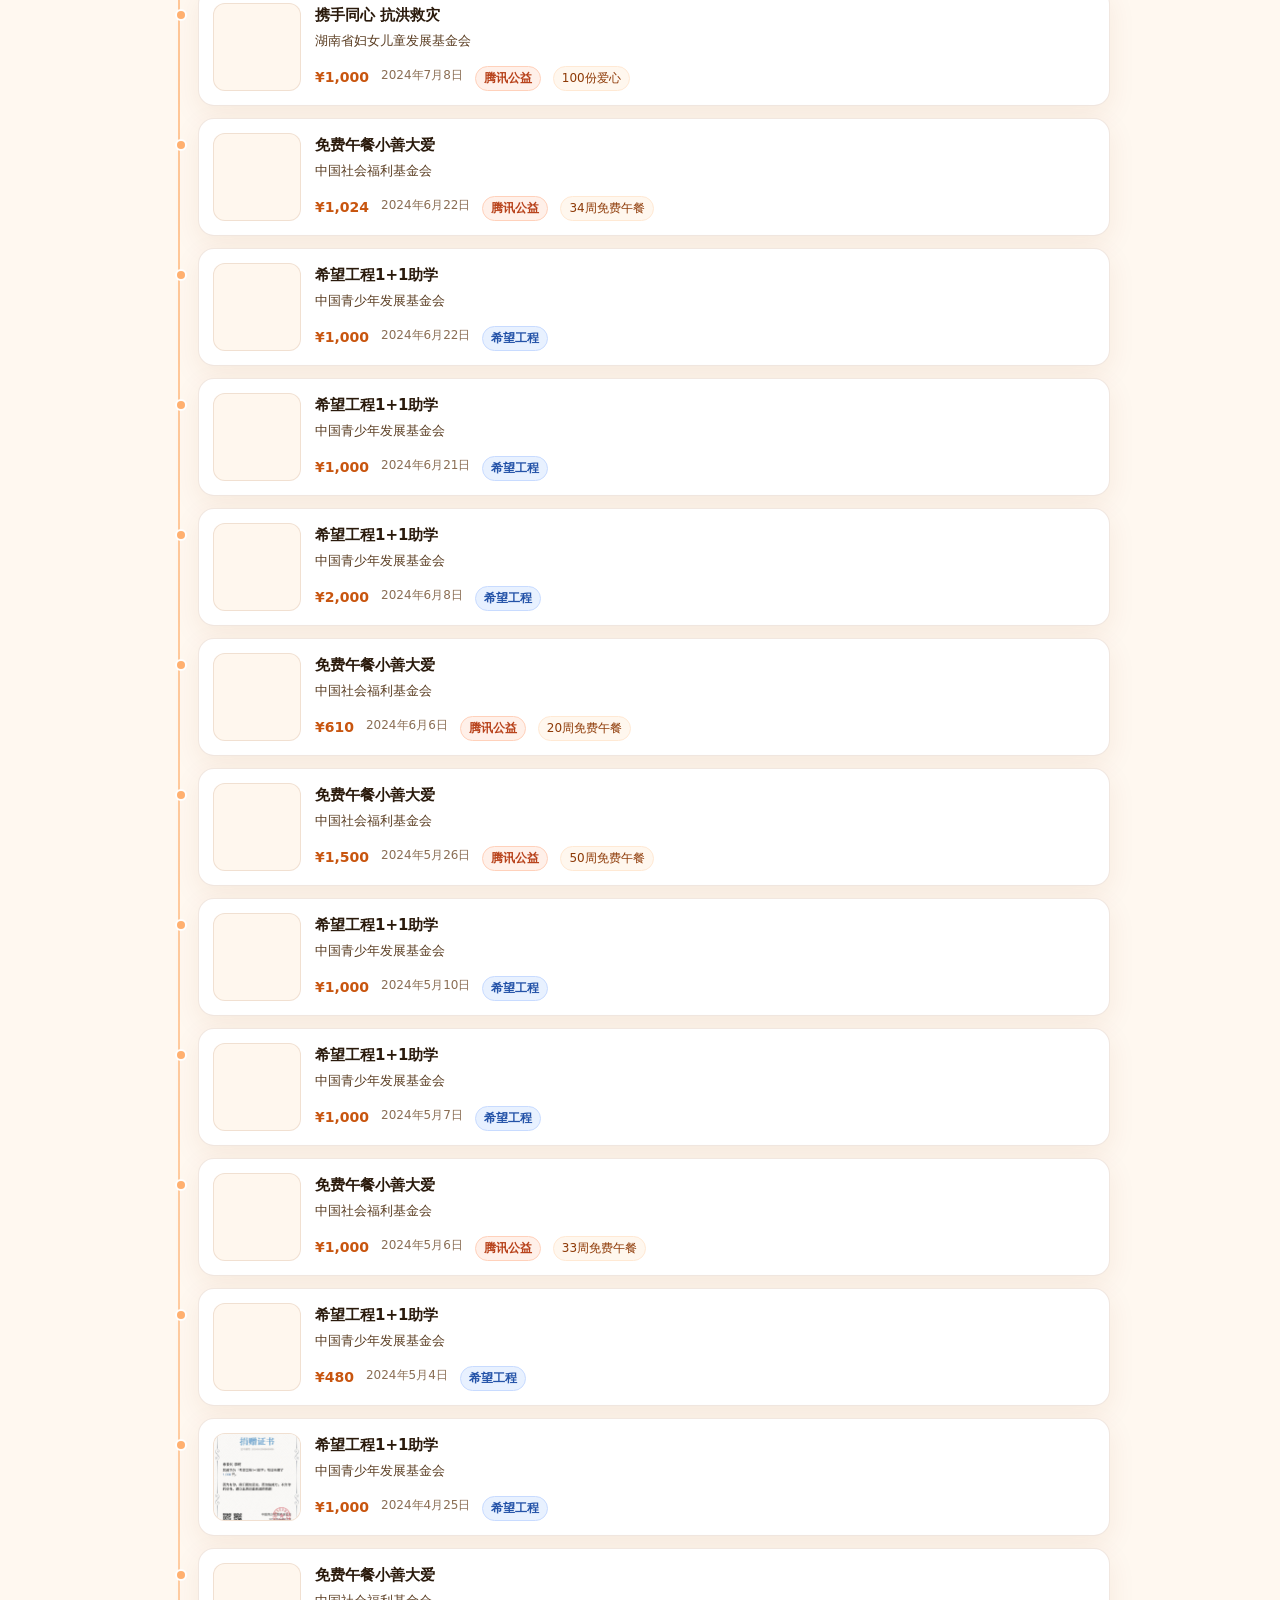
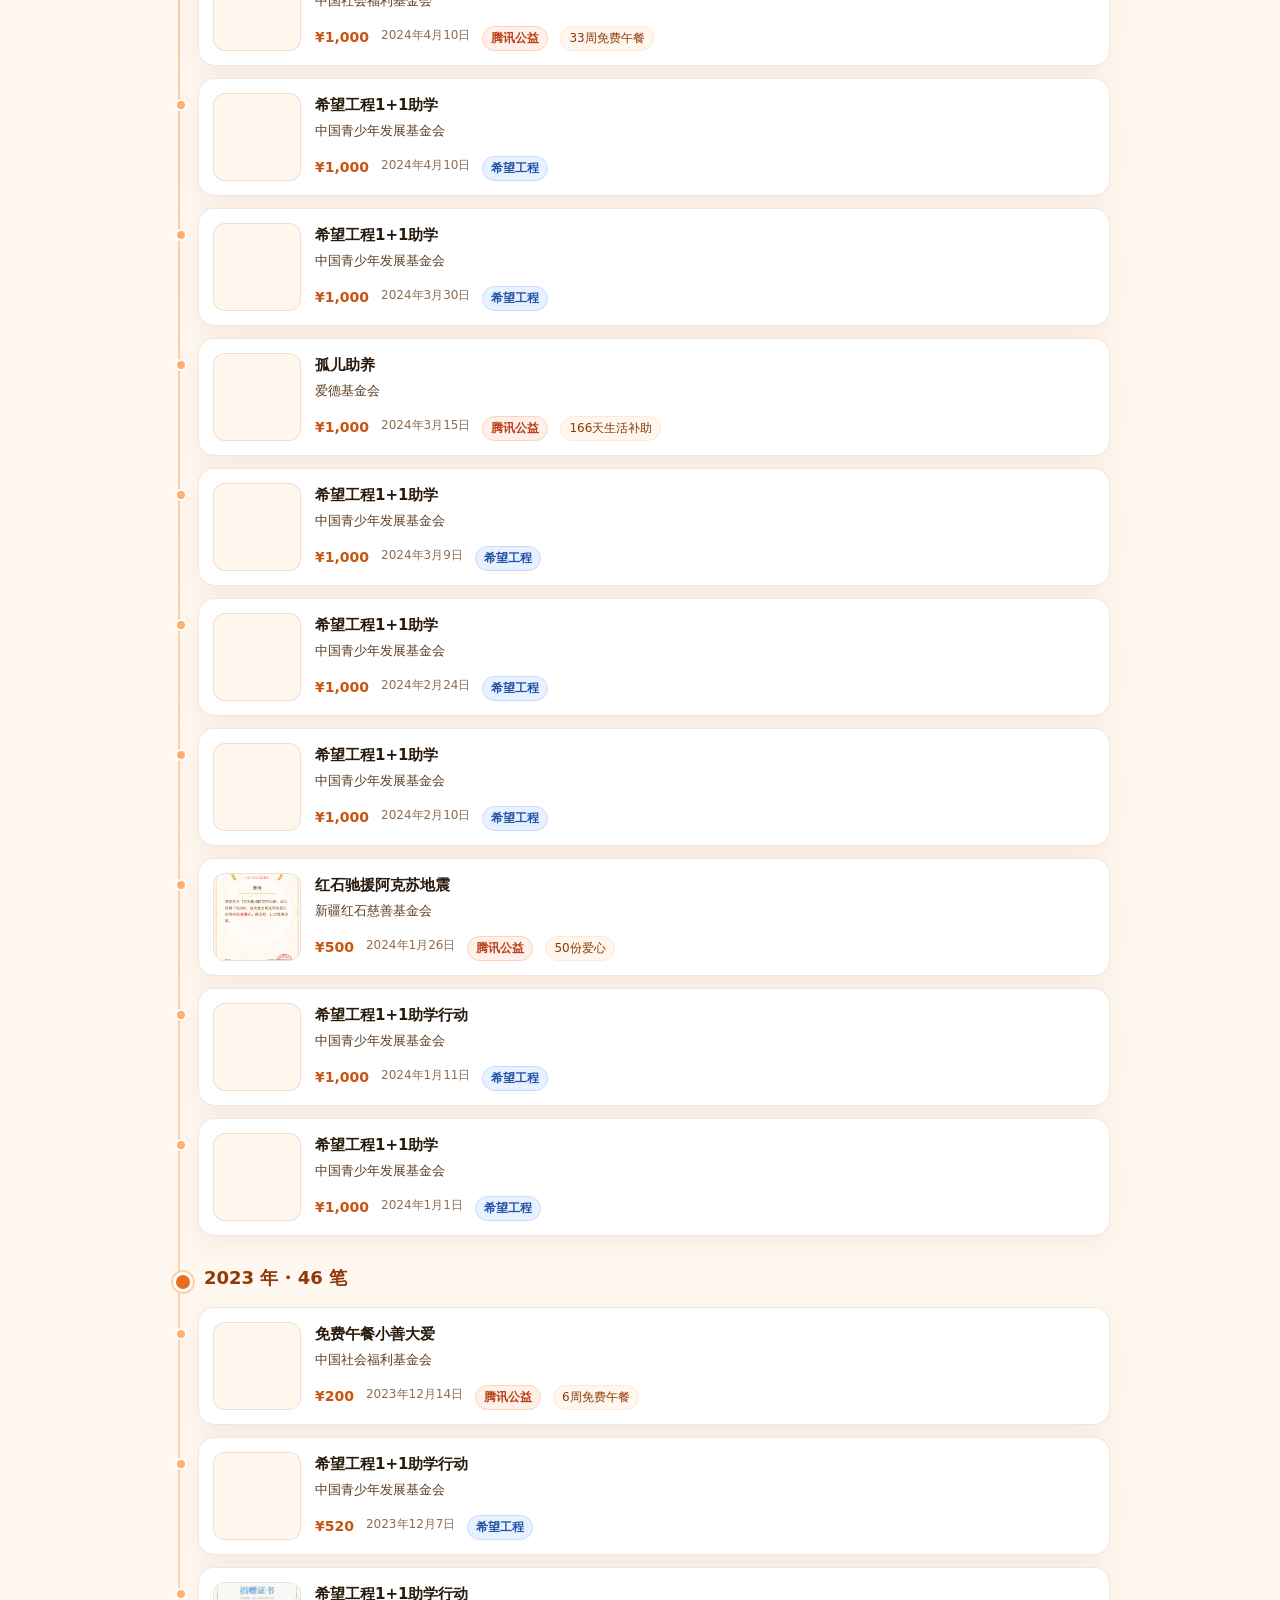
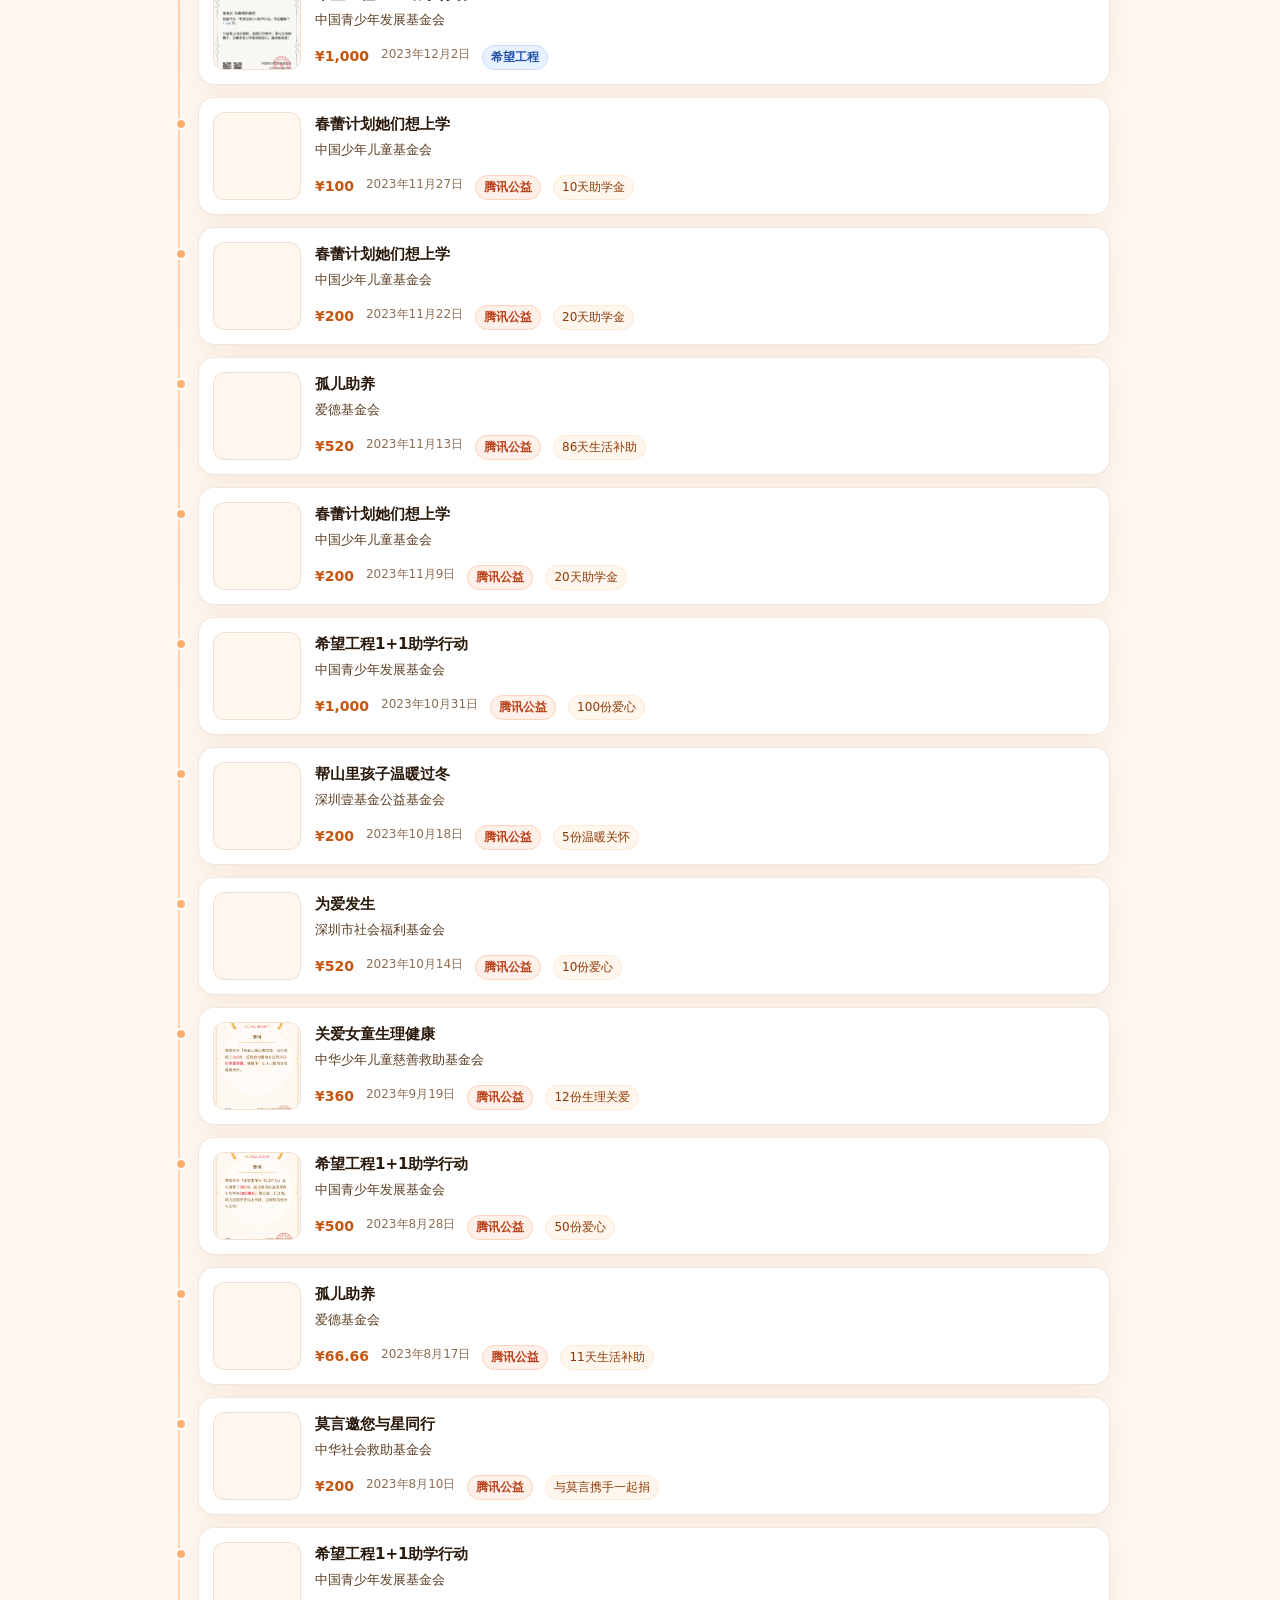
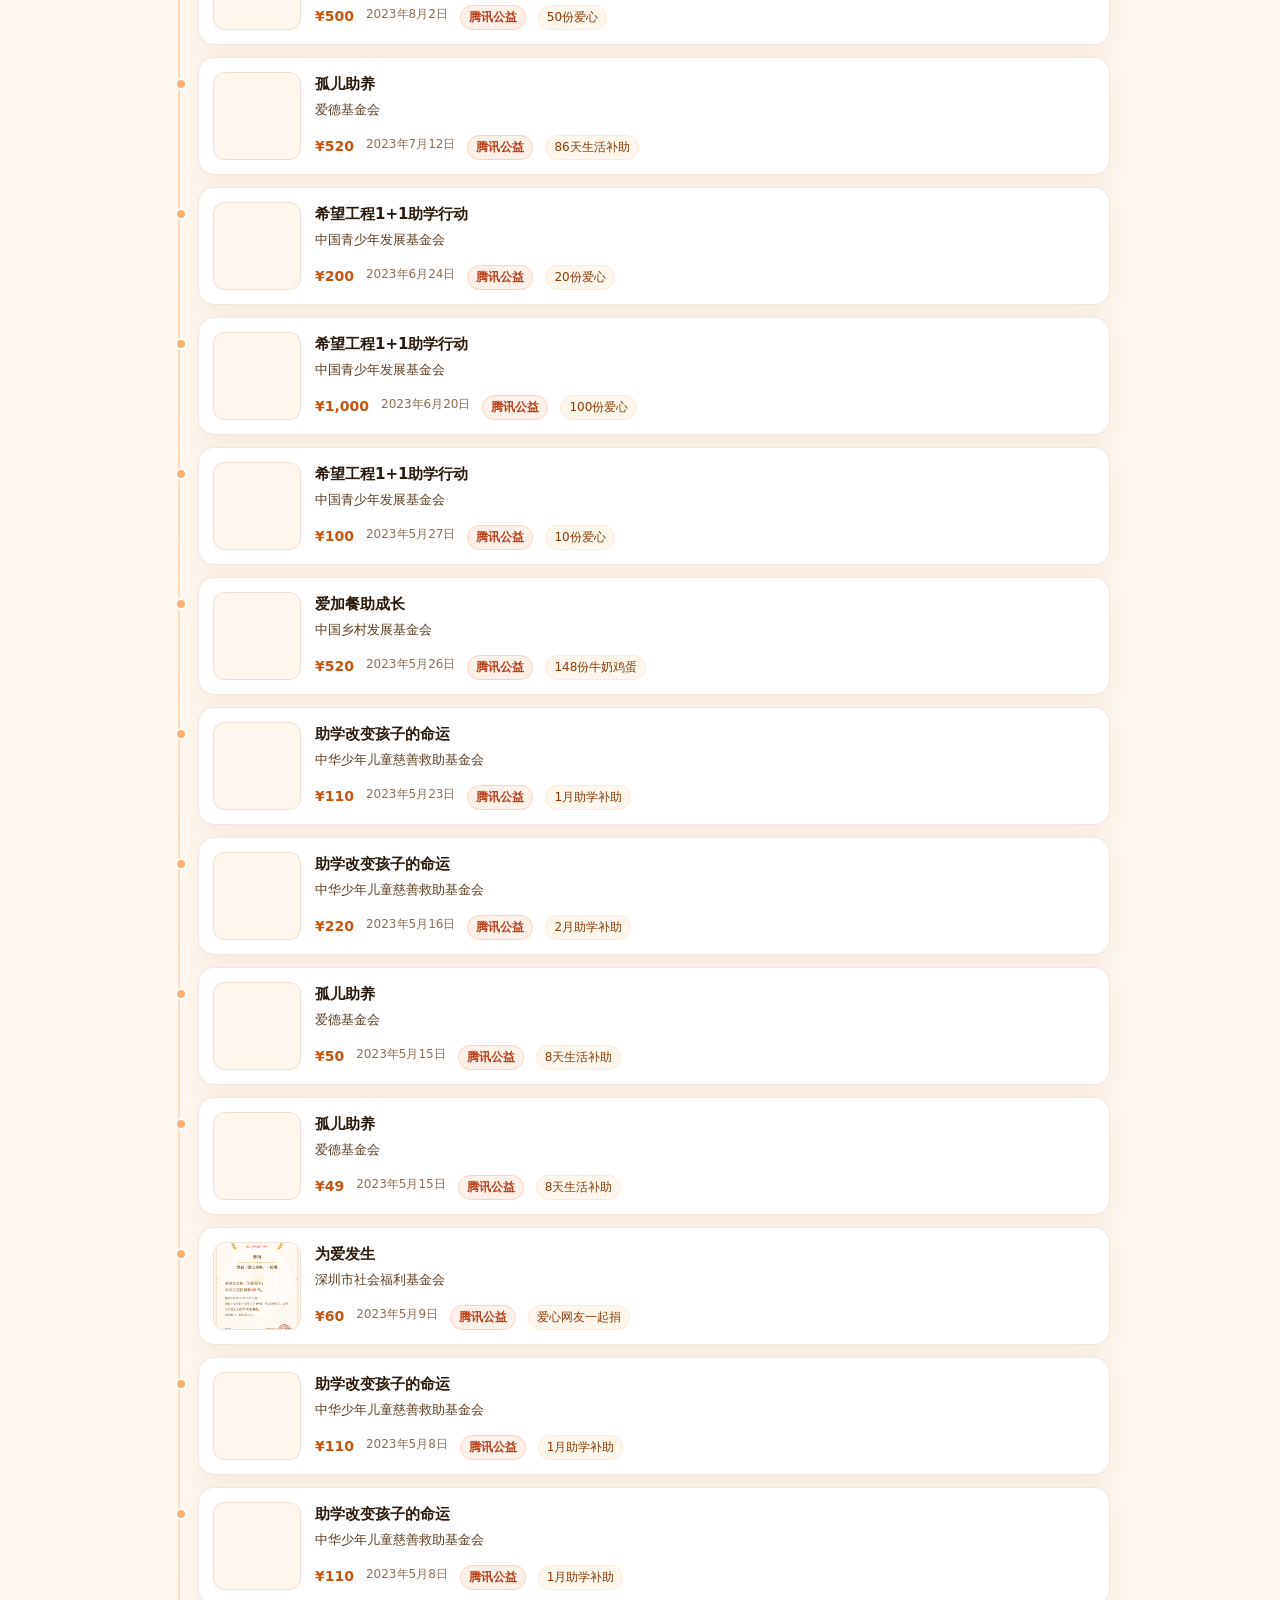
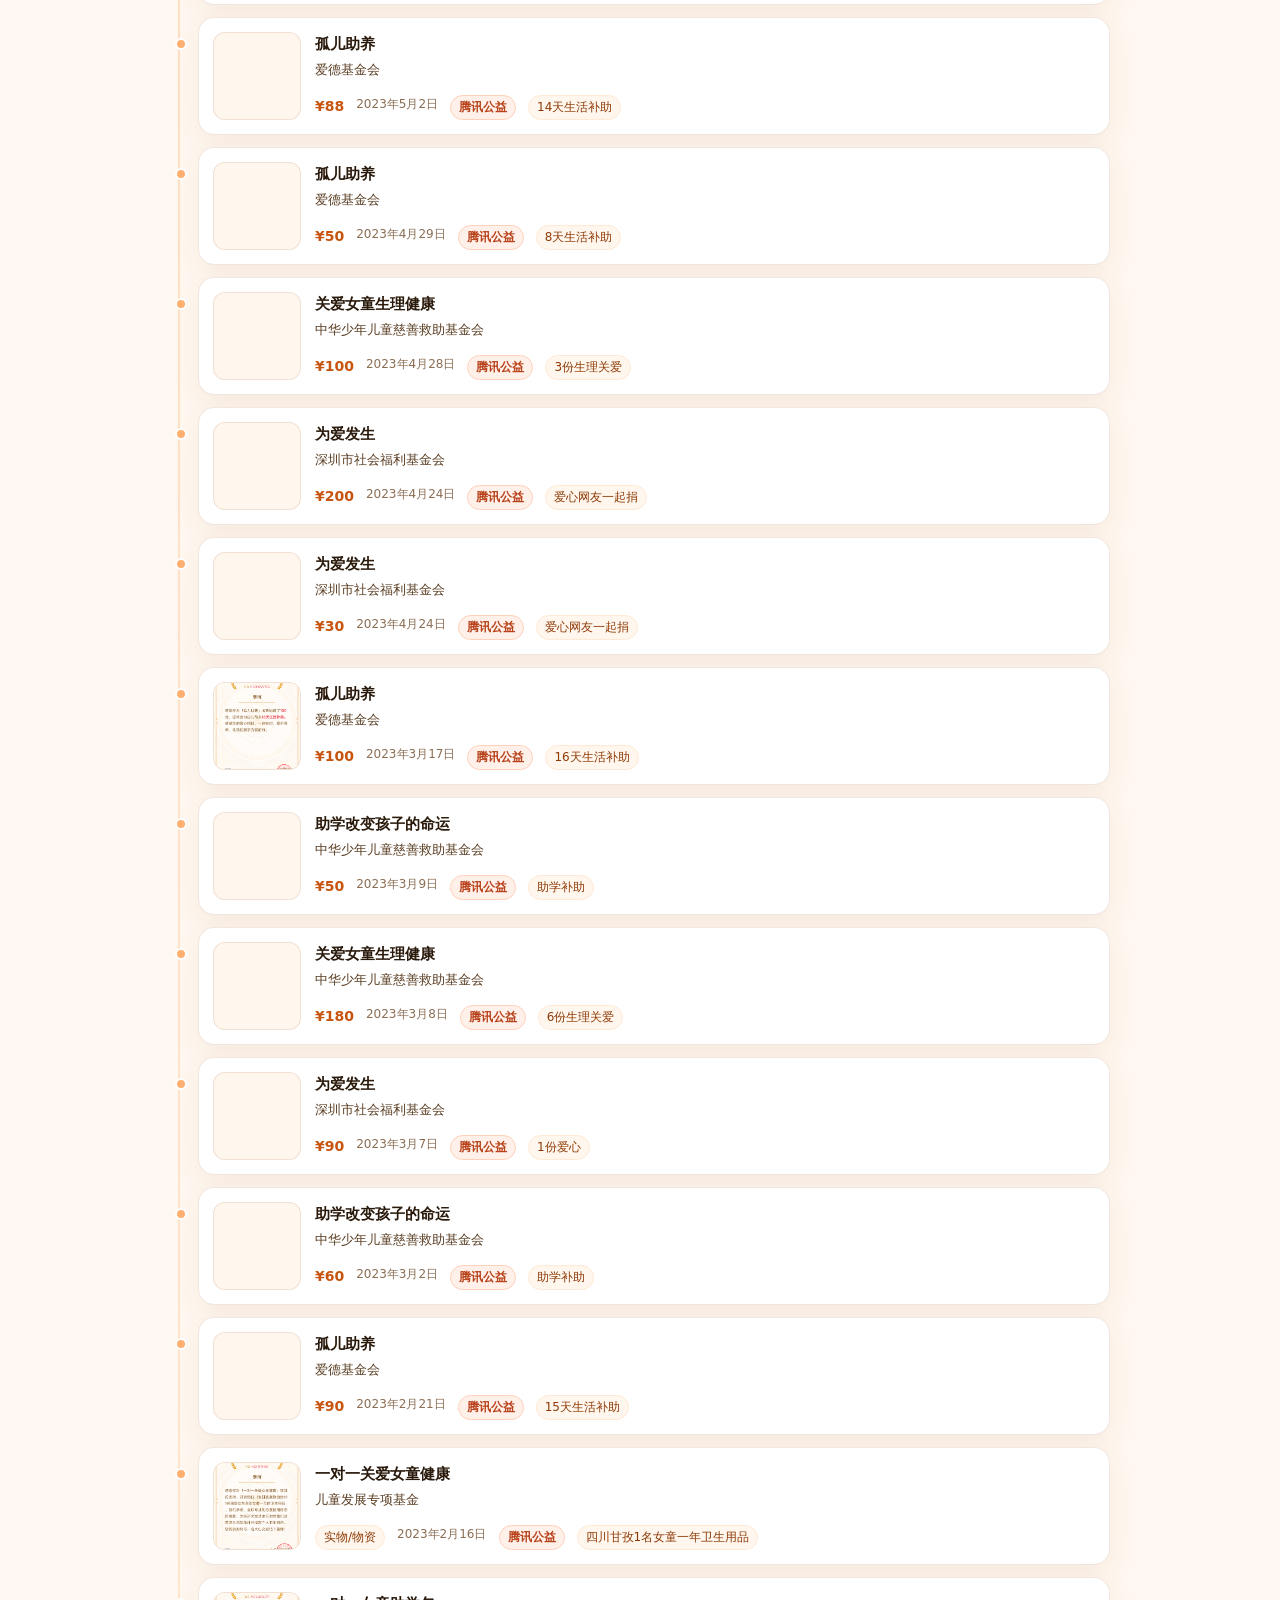
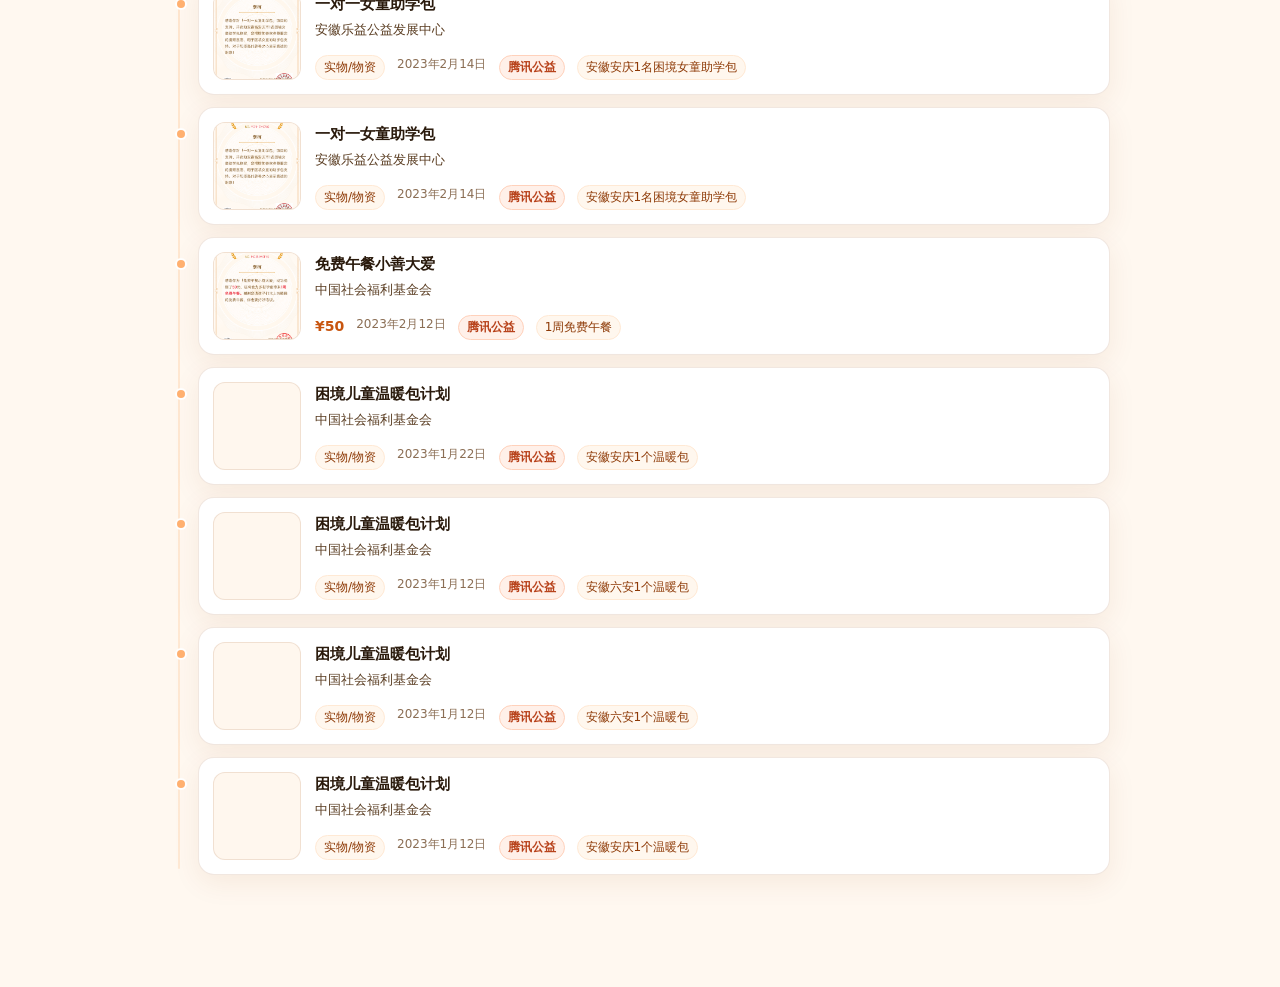
==== commit 6d32f430: "优化移动端布局与二维码扫码区域" ====
--- a/index.html
+++ b/index.html
@@ -7,19 +7,42 @@
 <title>李柯的公益记录</title>
 <meta name="description" content="李柯的公益捐赠时间线、证书、赞赏名单与个人项目">
 <link rel="stylesheet" href="assets/style.css">
-<link rel="icon" type="image/jpeg" href="assets/avatar.jpeg">
+<link rel="icon" type="image/png" href="assets/avatar.png">
 </head>
 <body>
 
 <header class="hero">
   <div class="hero-inner">
-    <img class="avatar" src="assets/avatar.jpeg" alt="李柯">
+    <img class="avatar" src="assets/avatar.png" alt="李柯">
     <div class="hero-text">
       <h1>李柯的公益记录</h1>
       <p class="tagline">点滴汇聚成河，愿温暖一直在路上。</p>
     </div>
-    <aside class="hero-cta" aria-label="赞赏二维码">
-      <img src="assets/qr-support.png" alt="微信扫码上榜，和李柯支持中国公益事业" class="qr">
+    <aside class="hero-cta" aria-label="扫码联系与支持公益">
+      <article class="qr-card">
+        <button type="button" class="qr-preview" data-image="assets/qr-reward.png" data-title="微信赞赏" aria-label="放大查看微信赞赏二维码">
+          <img src="assets/qr-reward.png" alt="微信赞赏二维码" class="qr">
+        </button>
+        <h2>微信赞赏</h2>
+        <p>赞赏后可在名单展示</p>
+        <button type="button" class="qr-open" data-image="assets/qr-reward.png" data-title="微信赞赏">放大扫码</button>
+      </article>
+      <article class="qr-card">
+        <button type="button" class="qr-preview" data-image="assets/qr-charity.png" data-title="希望工程一起捐" aria-label="放大查看希望工程一起捐二维码">
+          <img src="assets/qr-charity.png" alt="希望工程一起捐团队二维码" class="qr">
+        </button>
+        <h2>希望工程</h2>
+        <p>加入一起捐团队</p>
+        <button type="button" class="qr-open" data-image="assets/qr-charity.png" data-title="希望工程一起捐">放大扫码</button>
+      </article>
+      <article class="qr-card">
+        <button type="button" class="qr-preview" data-image="assets/qr-wechat.png" data-title="添加我的微信" aria-label="放大查看个人微信二维码">
+          <img src="assets/qr-wechat.png" alt="李柯的个人微信二维码" class="qr">
+        </button>
+        <h2>添加微信</h2>
+        <p>交流项目与公益信息</p>
+        <button type="button" class="qr-open" data-image="assets/qr-wechat.png" data-title="添加我的微信">放大扫码</button>
+      </article>
     </aside>
   </div>
 
@@ -132,7 +155,7 @@
   </section>
 </main>
 
-<dialog id="lightbox" class="lightbox" aria-label="证书预览">
+<dialog id="lightbox" class="lightbox" aria-label="图片预览">
   <button class="lightbox-close" type="button" aria-label="关闭">&times;</button>
   <img id="lightbox-img" alt="">
   <div class="lightbox-meta" id="lightbox-meta"></div>
--- a/assets/style.css
+++ b/assets/style.css
@@ -135,17 +135,63 @@
 
 .hero-cta {
   flex-shrink: 0;
-  background: #fff;
-  padding: 8px;
+  display: grid;
+  grid-template-columns: repeat(3, 112px);
+  gap: 8px;
+  background: rgba(255, 255, 255, 0.72);
+  padding: 10px;
   border-radius: var(--radius);
   box-shadow: var(--shadow);
   border: 1px solid var(--line);
 }
+.qr-card {
+  min-width: 0;
+  text-align: center;
+}
+.qr-preview {
+  display: block;
+  width: 100%;
+  padding: 0;
+  border: 1px solid var(--line);
+  border-radius: 10px;
+  overflow: hidden;
+  background: #fff;
+  cursor: zoom-in;
+}
 .hero-cta .qr {
-  width: 132px;
-  height: auto;
+  width: 100%;
+  aspect-ratio: 1;
+  object-fit: contain;
   display: block;
+}
+.qr-card h2 {
+  margin: 6px 0 1px;
+  color: var(--warm-700);
+  font-size: 13px;
+  line-height: 1.3;
+}
+.qr-card p {
+  margin: 0 0 6px;
+  min-height: 34px;
+  color: var(--ink-500);
+  font-size: 11px;
+  line-height: 1.45;
+}
+.qr-open {
+  width: 100%;
+  padding: 6px 4px;
+  border: 1px solid var(--warm-100);
   border-radius: 8px;
+  background: var(--warm-50);
+  color: var(--ink-700);
+  font: 600 12px/1.2 inherit;
+  cursor: pointer;
+  transition: background .15s, border-color .15s, color .15s;
+}
+.qr-open:hover {
+  background: var(--warm-100);
+  border-color: var(--warm-200);
+  color: var(--warm-700);
 }
 
 .stats {
@@ -485,48 +531,75 @@
 
 /* ===== Responsive ===== */
 @media (max-width: 720px) {
-  .hero { padding: 28px 14px 18px; }
-  .hero-inner { gap: 12px; justify-content: center; }
-  .avatar { display: none; }
-  .hero-text { flex: 1 1 auto; text-align: center; min-width: 0; }
+  .hero { padding: 20px 14px 14px; }
+  .hero-inner {
+    display: grid;
+    grid-template-columns: 48px minmax(0, 1fr);
+    grid-template-areas: "avatar text";
+    gap: 10px 12px;
+    align-items: center;
+  }
+  .avatar {
+    display: block;
+    grid-area: avatar;
+    width: 48px;
+    height: 48px;
+    border-width: 2px;
+    align-self: center;
+  }
+  .hero-text {
+    grid-area: text;
+    text-align: left;
+    min-width: 0;
+    align-self: center;
+  }
   .hero-text h1 { font-size: 20px; margin-bottom: 4px; }
   .tagline { font-size: 13px; }
-  .about-section { margin-top: 18px; }
+  .about-section { margin-top: 14px; }
   .about-section-inner {
     grid-template-columns: 1fr;
-    gap: 18px;
+    gap: 14px;
   }
   .about-block h2 { font-size: 15px; margin-bottom: 6px; }
   .about-block p { font-size: 13px; }
   .project-links {
-    grid-template-columns: 1fr;
-    gap: 7px;
+    grid-template-columns: repeat(2, minmax(0, 1fr));
+    gap: 8px 10px;
   }
   .project-name { font-size: 13px; }
   .project-desc { font-size: 12px; }
 
-  .hero-cta { padding: 6px; }
-  .hero-cta .qr { width: 140px; height: auto; }
+  .hero-cta {
+    grid-template-columns: repeat(3, minmax(0, 1fr));
+    width: 100%;
+    gap: 6px;
+    padding: 7px;
+    margin-top: 2px;
+    border-radius: 14px;
+  }
+  .qr-card h2 { font-size: 12px; }
+  .qr-card p { display: none; }
+  .qr-open { margin-top: 5px; padding: 6px 2px; font-size: 11px; }
 
   .stats {
     grid-template-columns: repeat(4, 1fr);
     gap: 6px;
-    margin-top: 18px;
+    margin-top: 14px;
   }
   .sponsors-stats {
     grid-template-columns: repeat(3, 1fr);
     gap: 6px;
     margin-top: 8px;
   }
-  .stat { padding: 10px 6px; }
+  .stat { padding: 8px 4px; border-radius: 12px; }
   .stat-value { font-size: 15px; letter-spacing: 0; }
   .stat-label { font-size: 11px; margin-top: 2px; }
   .sponsors-stats .stat-value { font-size: 14px; }
 
-  .section-nav { width: 100%; justify-content: center; margin-top: 18px; }
+  .section-nav { width: 100%; justify-content: center; margin-top: 14px; padding: 4px; }
   .section-tab { flex: 1; text-align: center; padding: 8px 12px; }
 
-  .container { padding: 20px 16px 48px; }
+  .container { padding: 14px 14px 48px; }
   .filters {
     grid-template-columns: minmax(0, 1.3fr) minmax(0, 1fr) minmax(0, 1fr);
     gap: 6px;
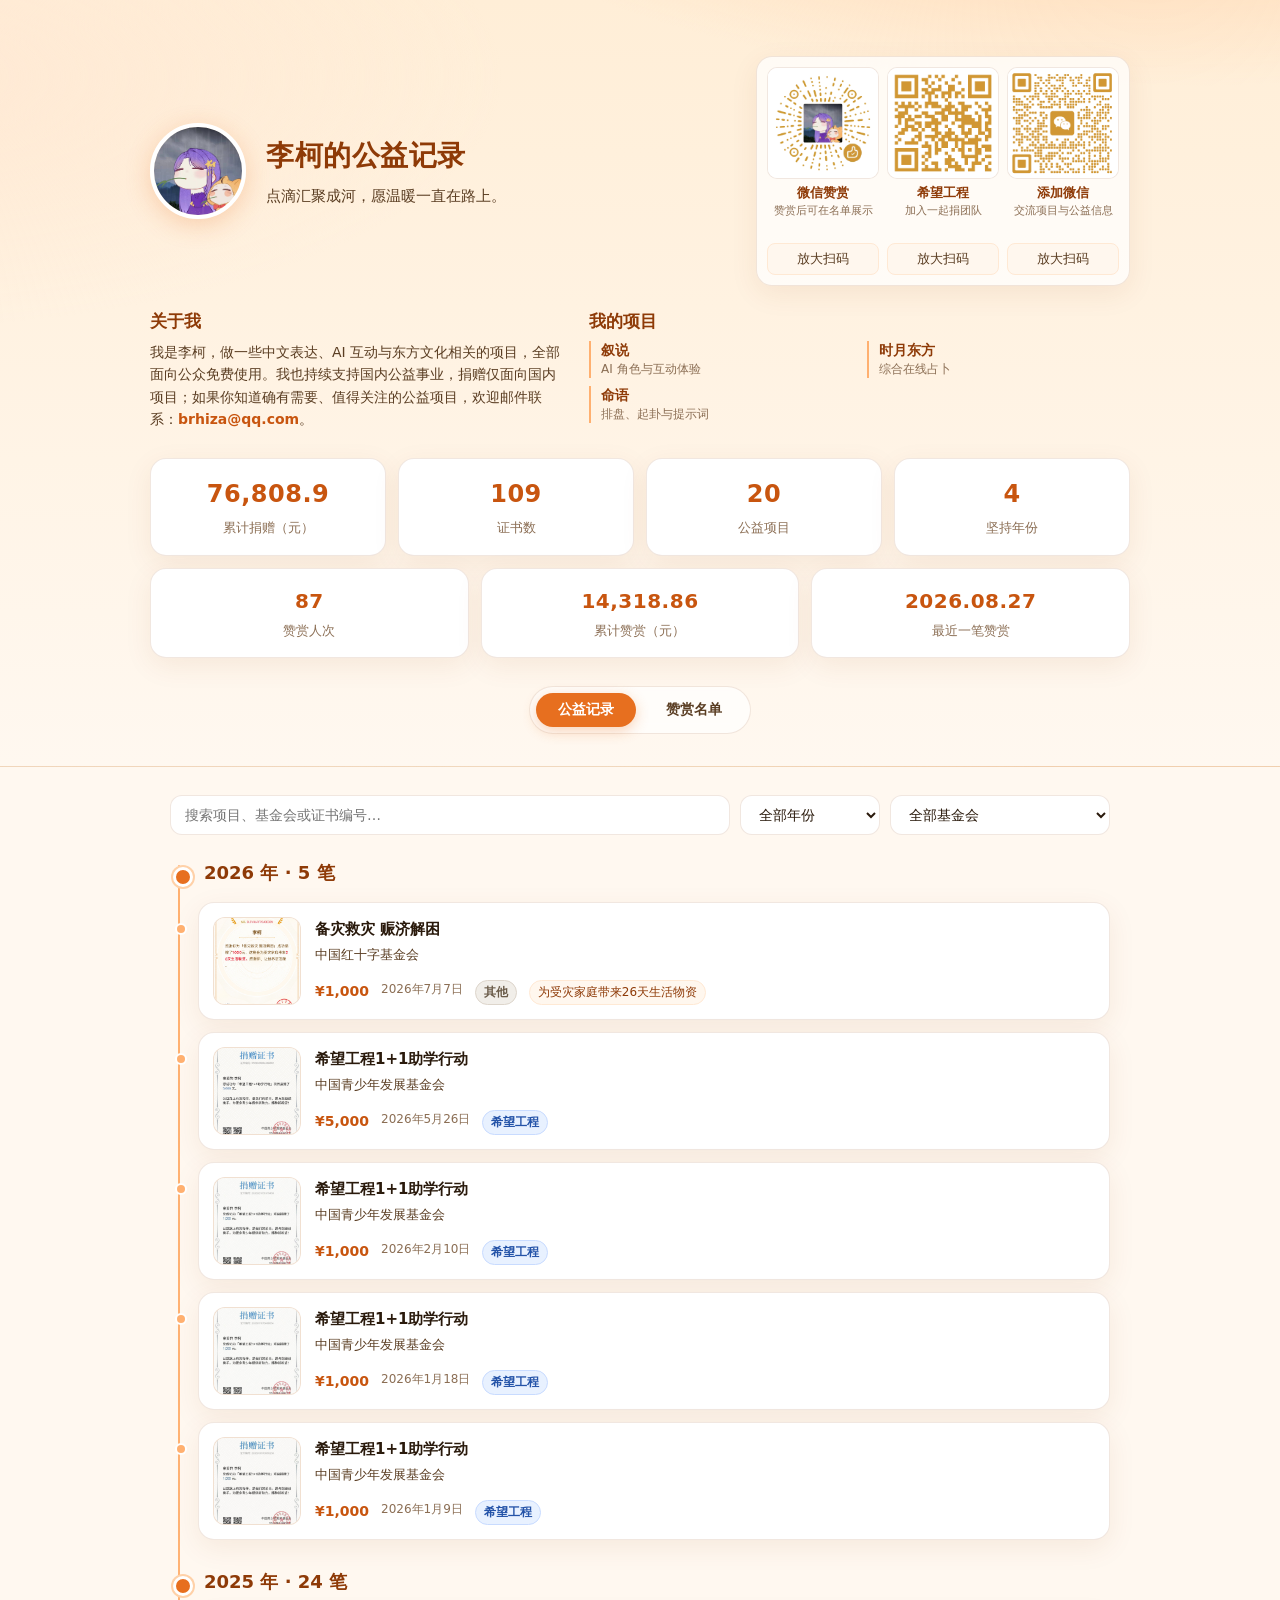
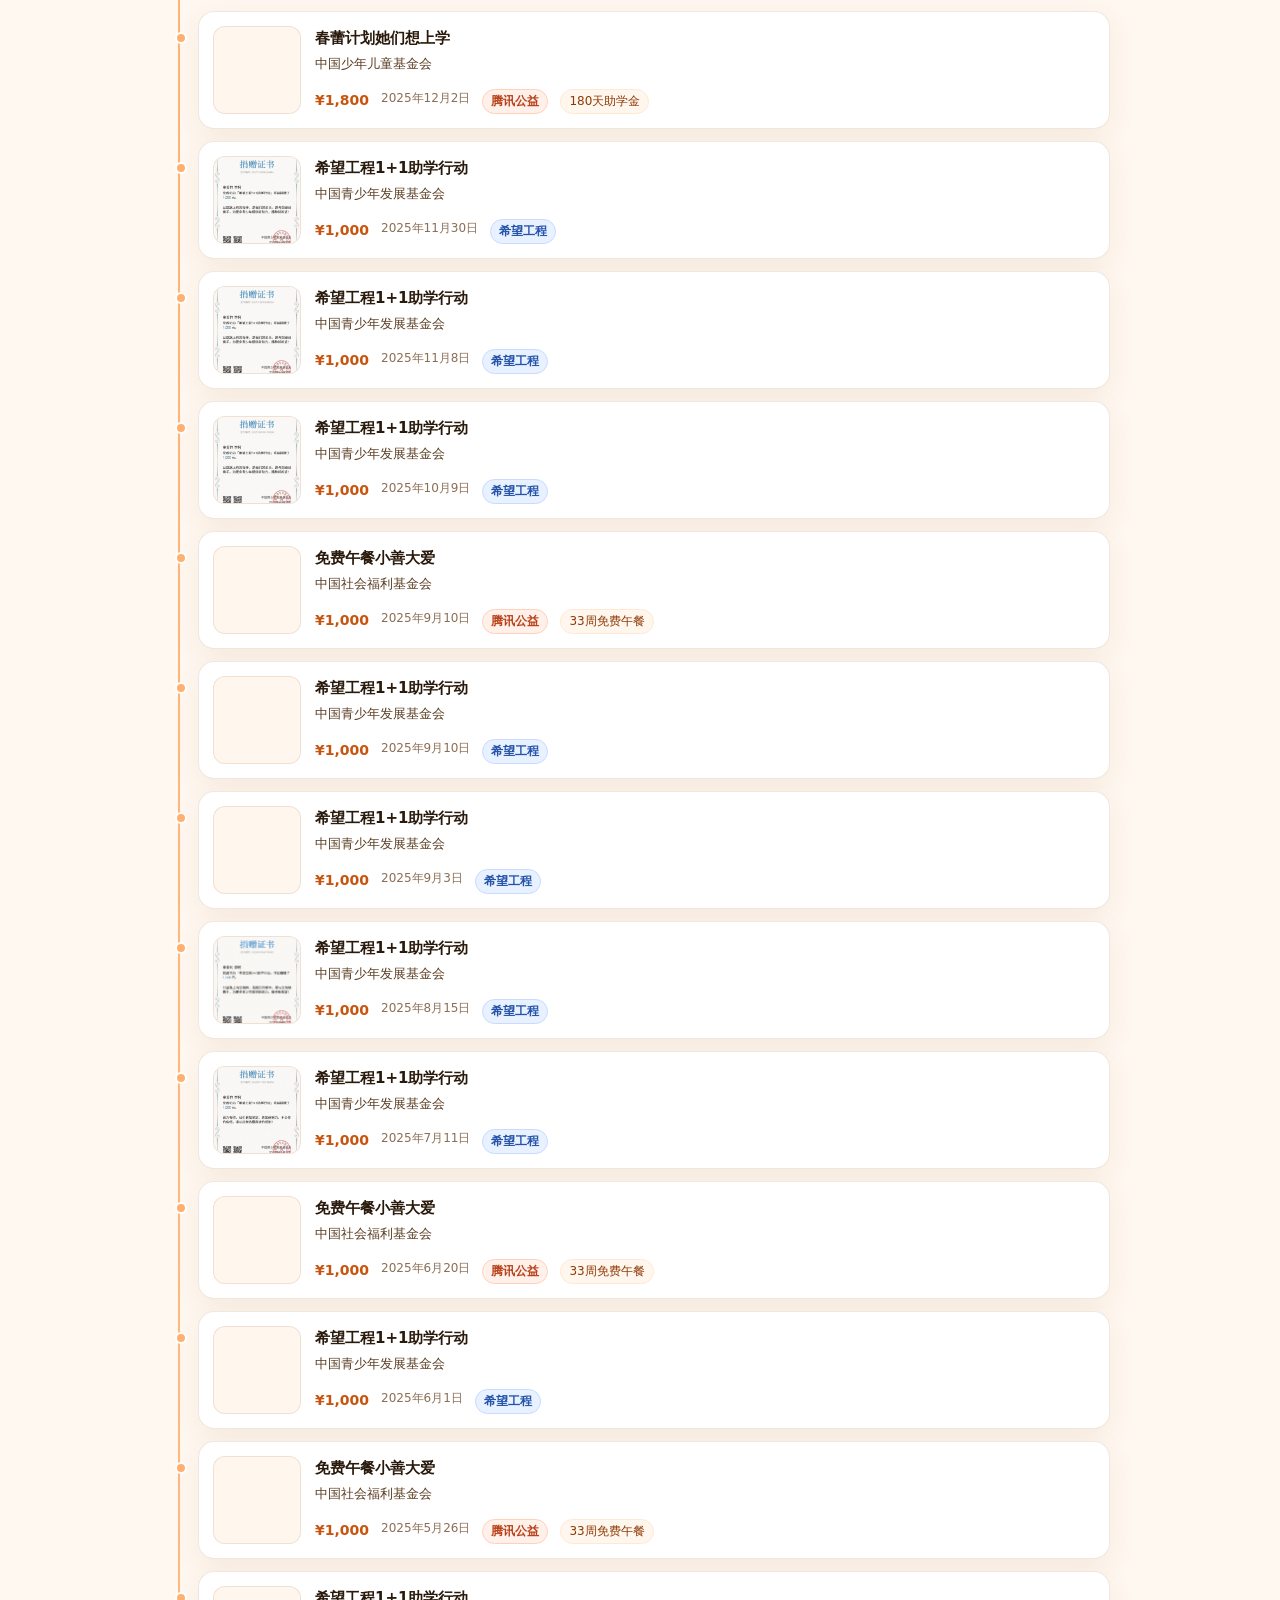
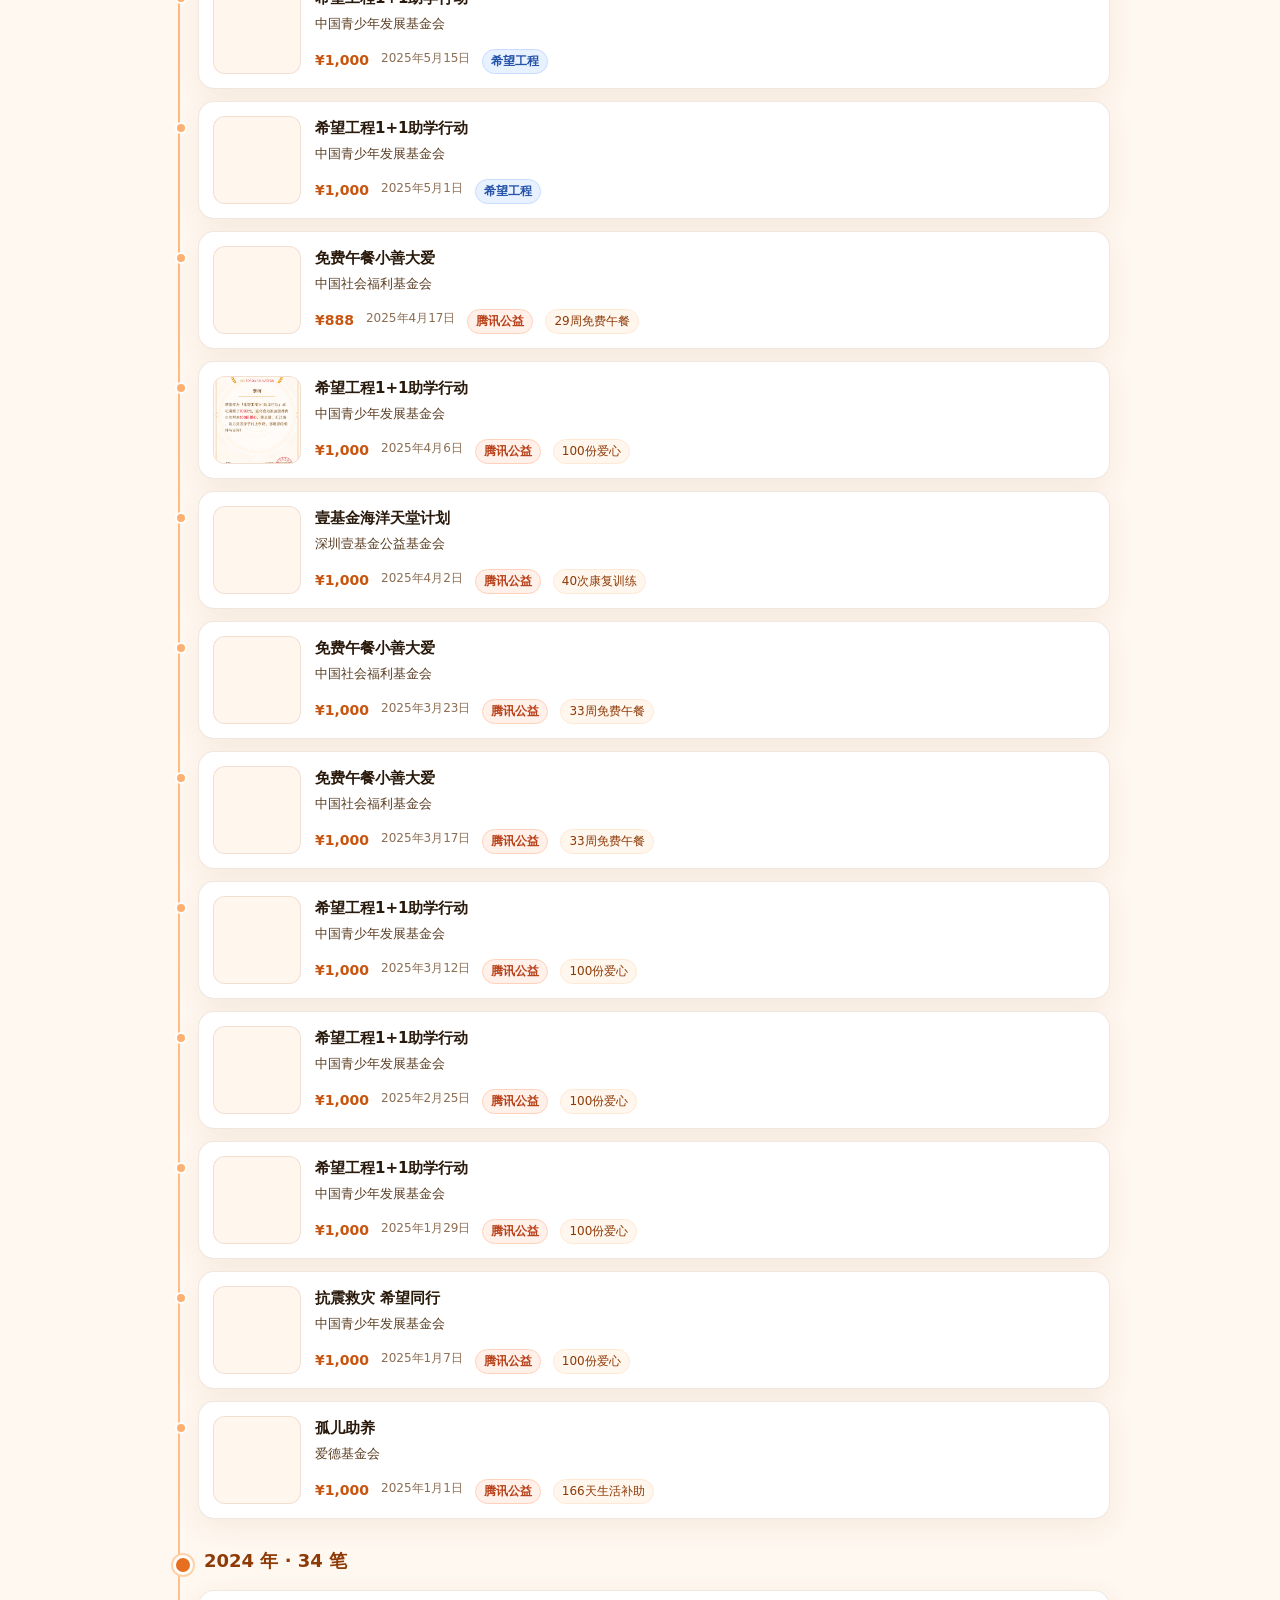
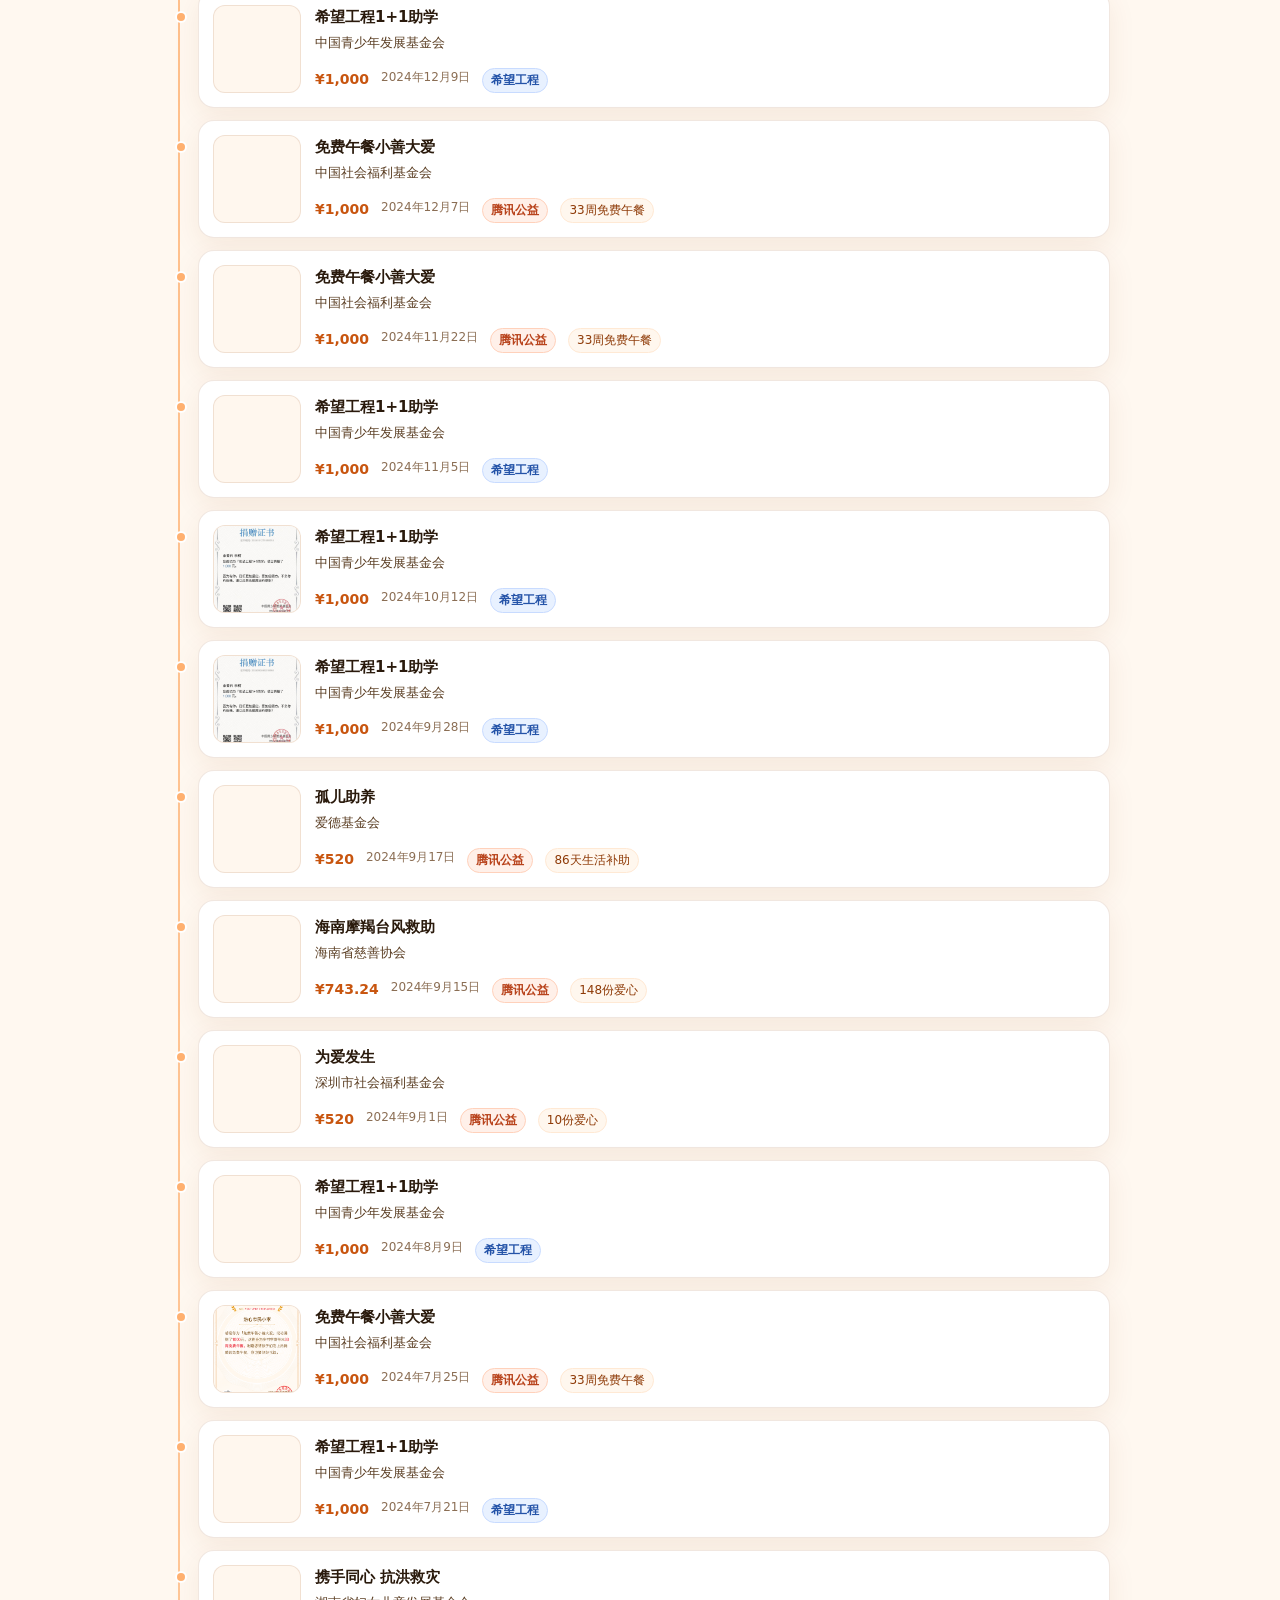
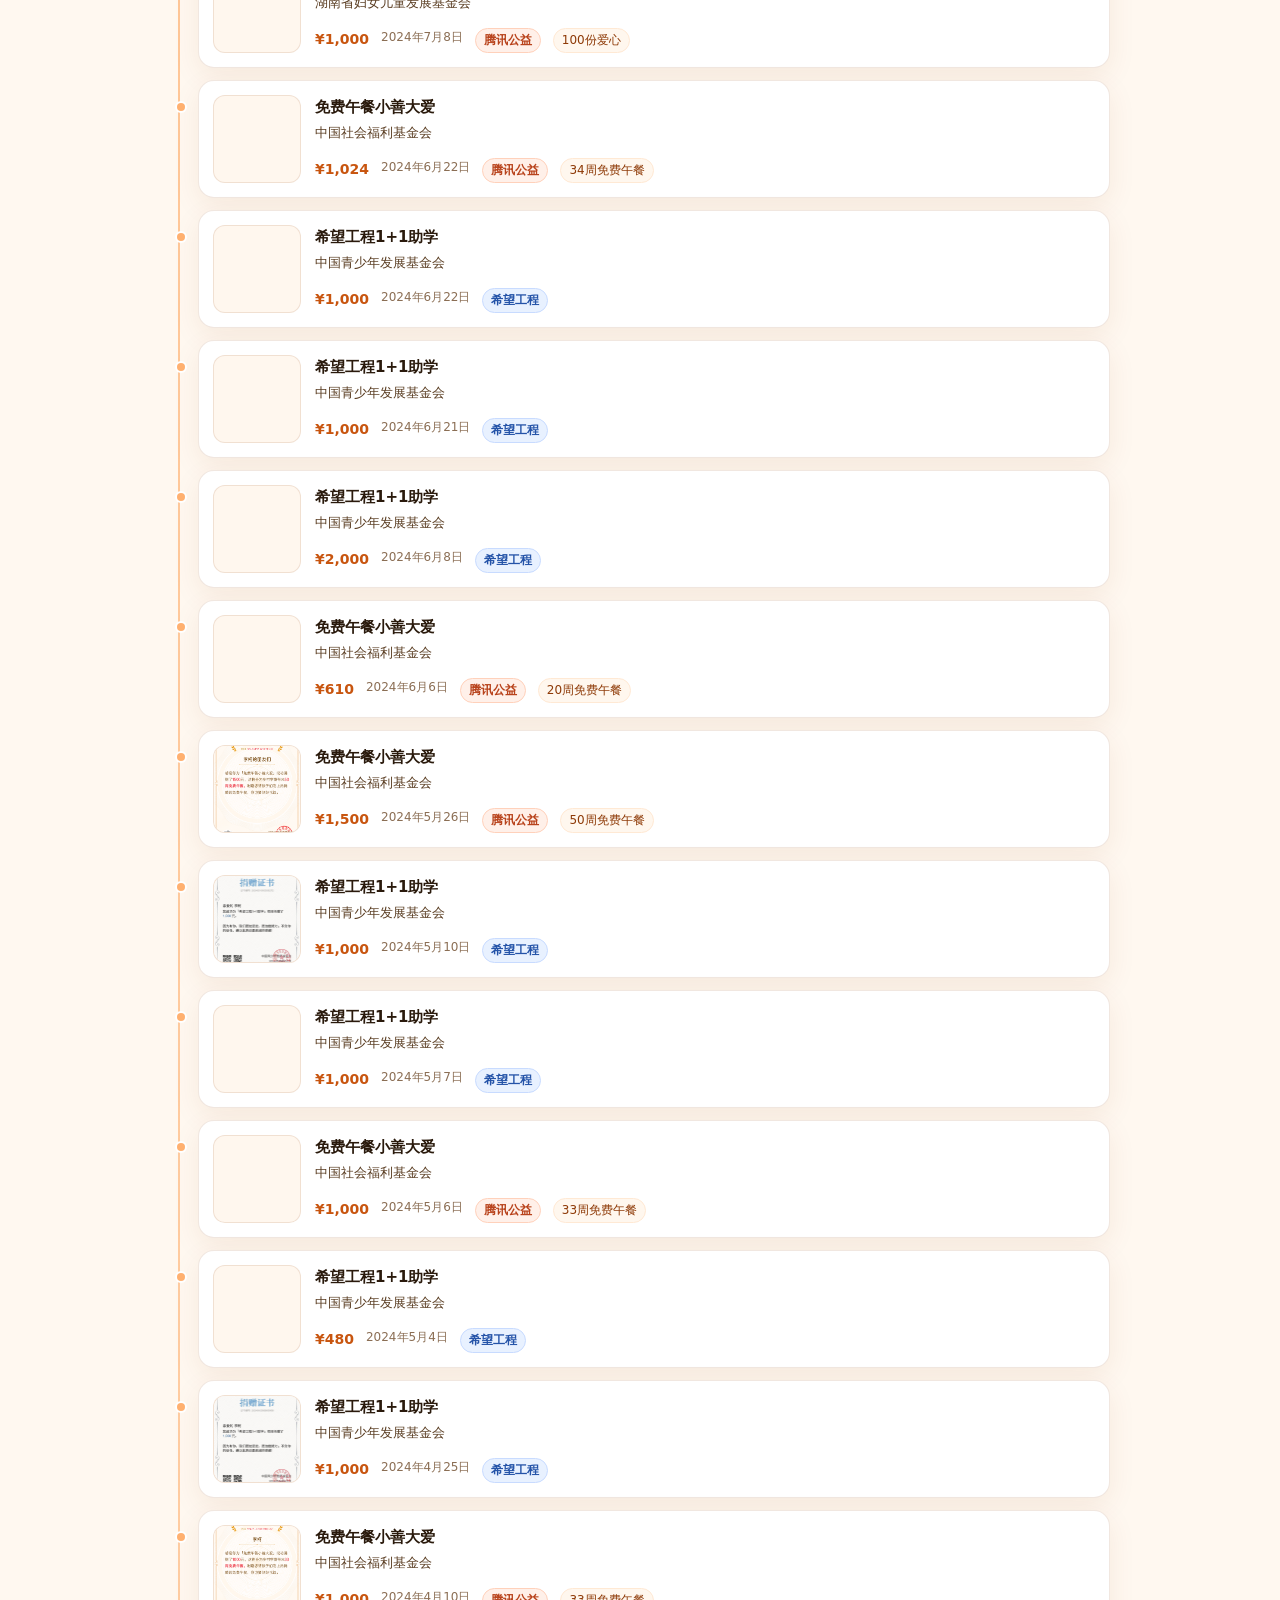
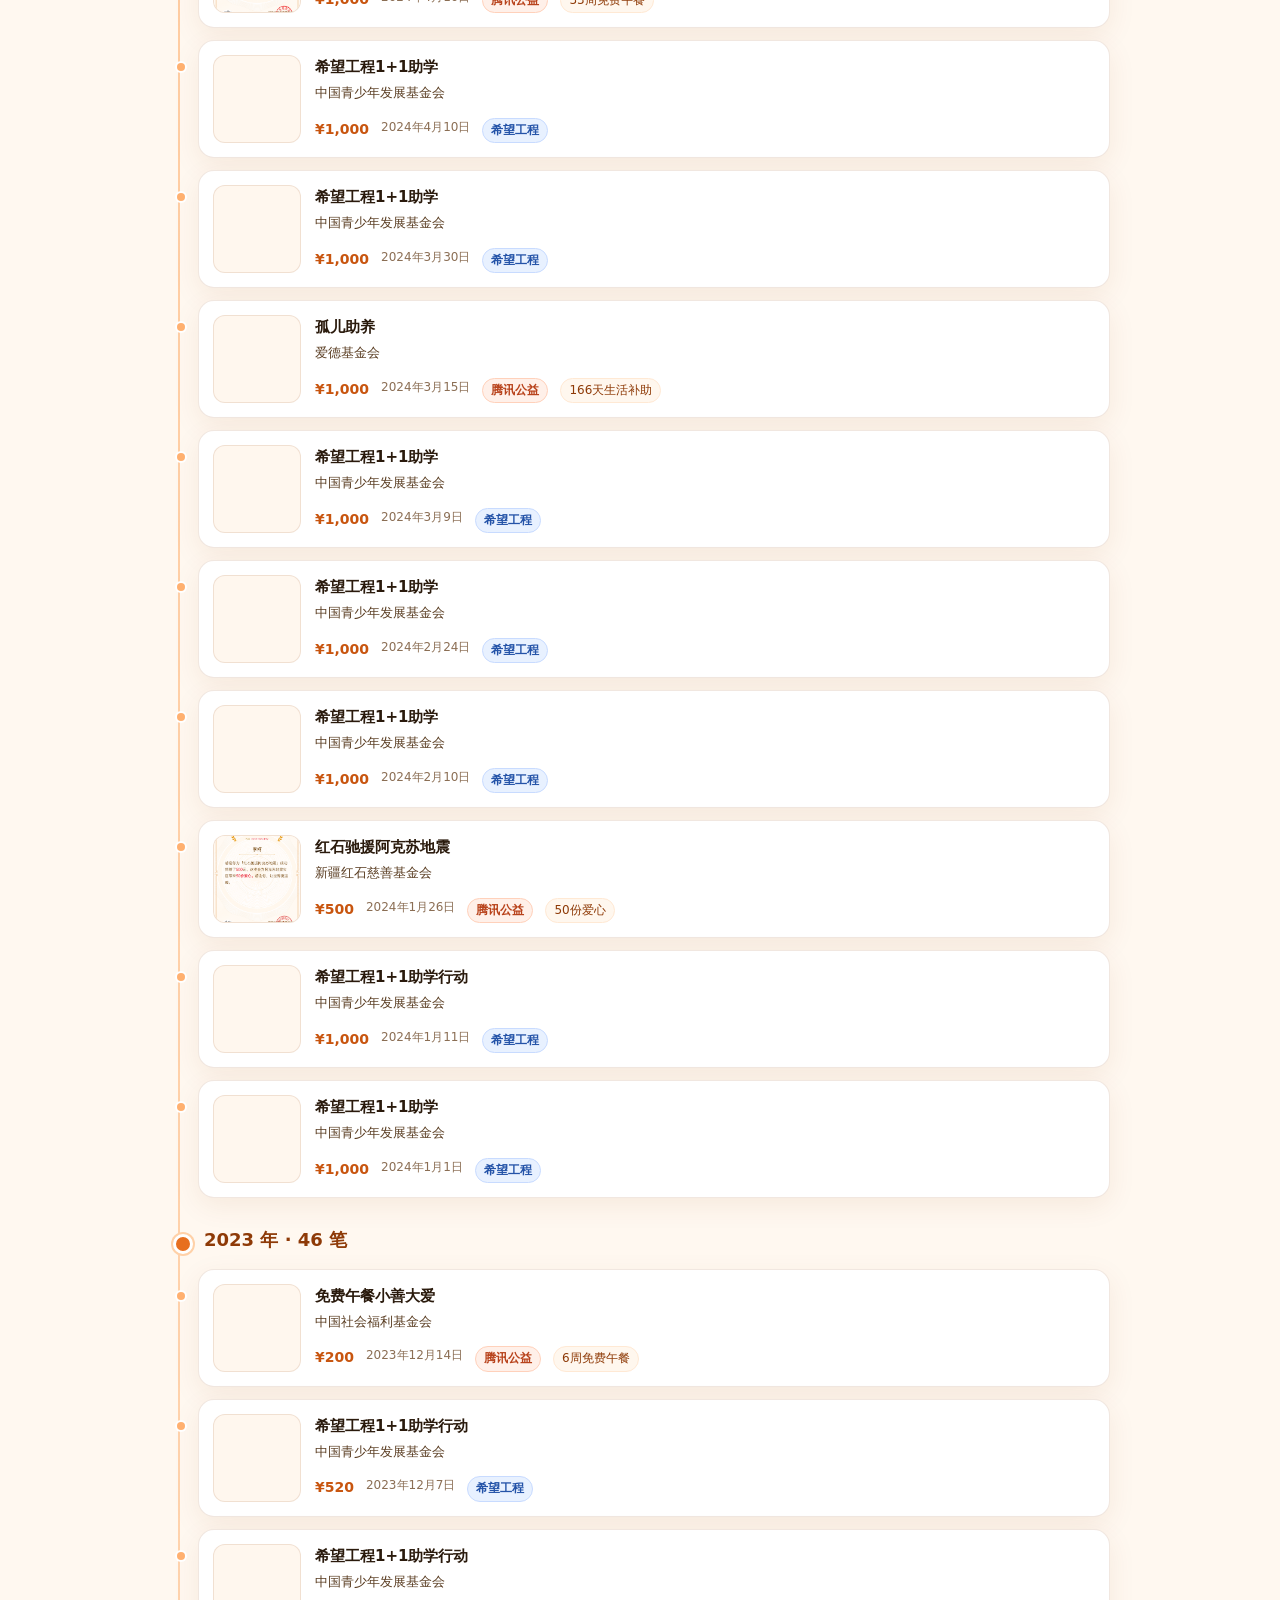
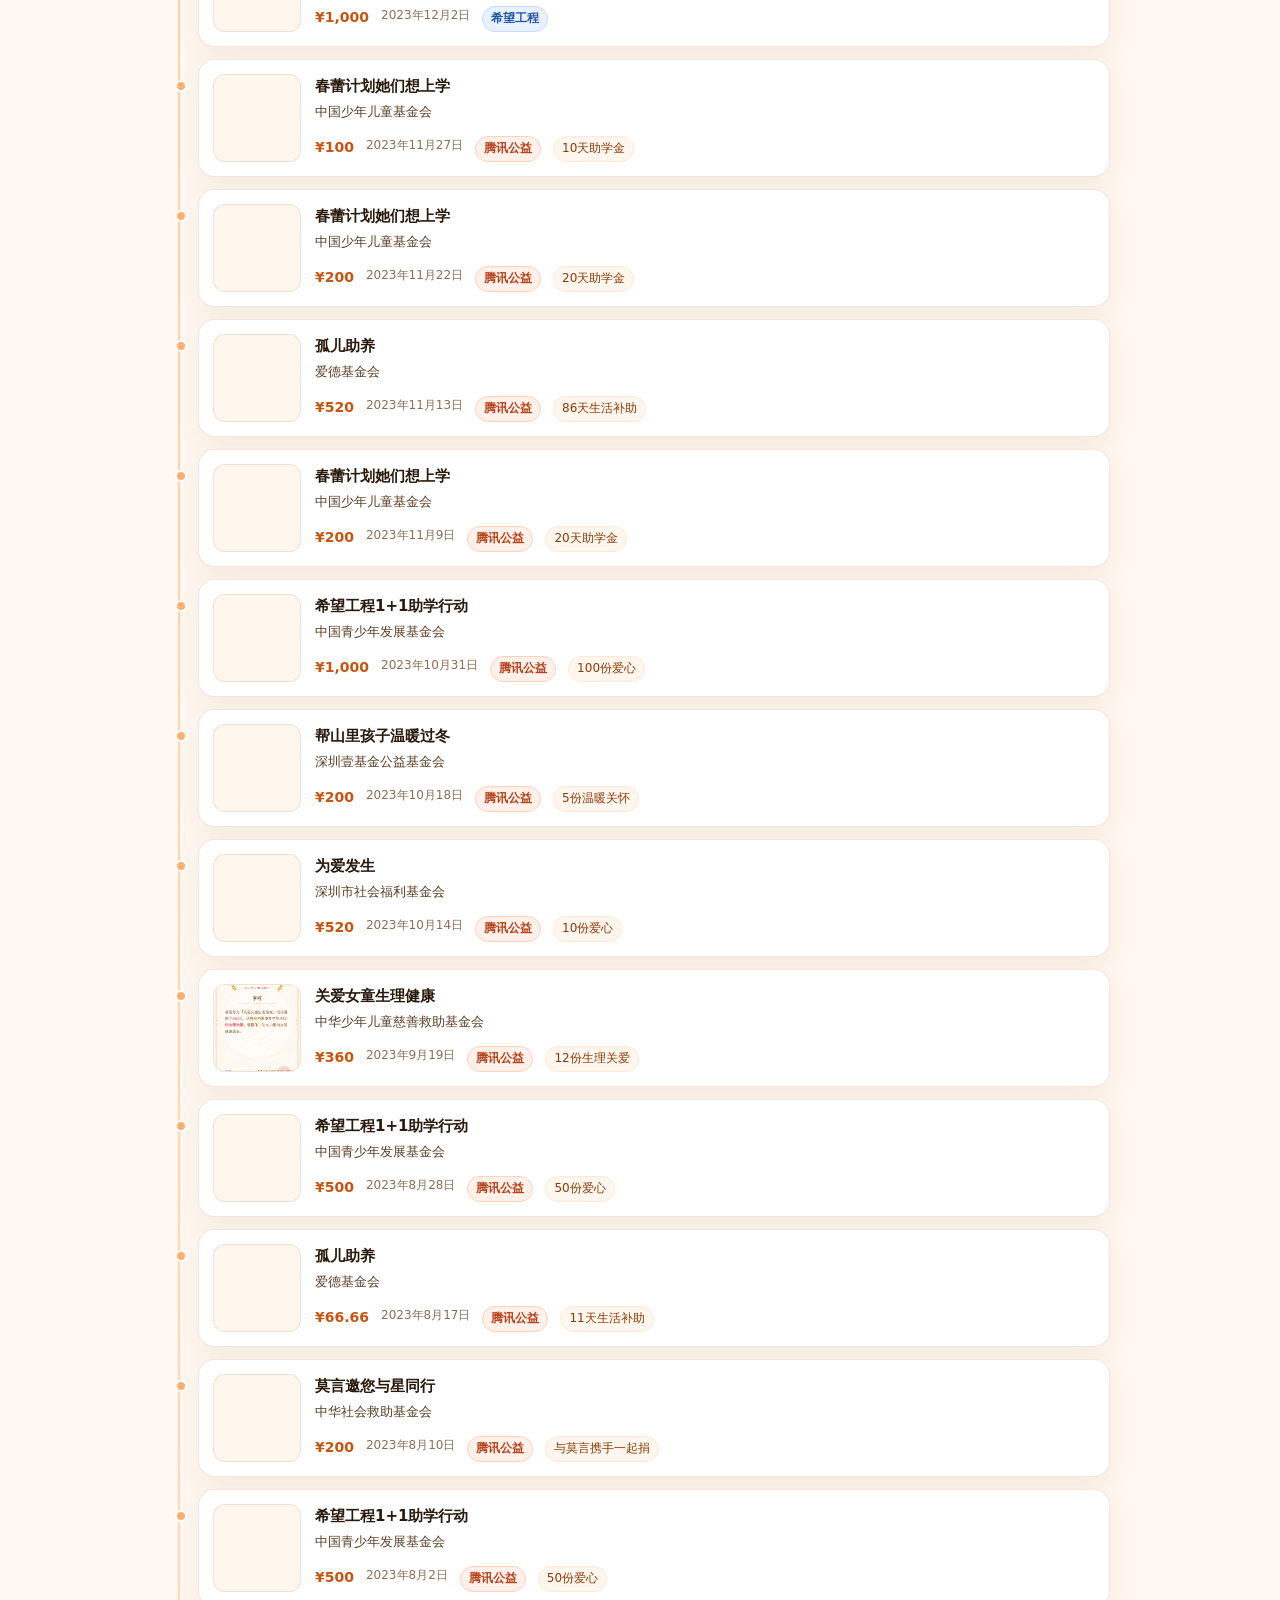
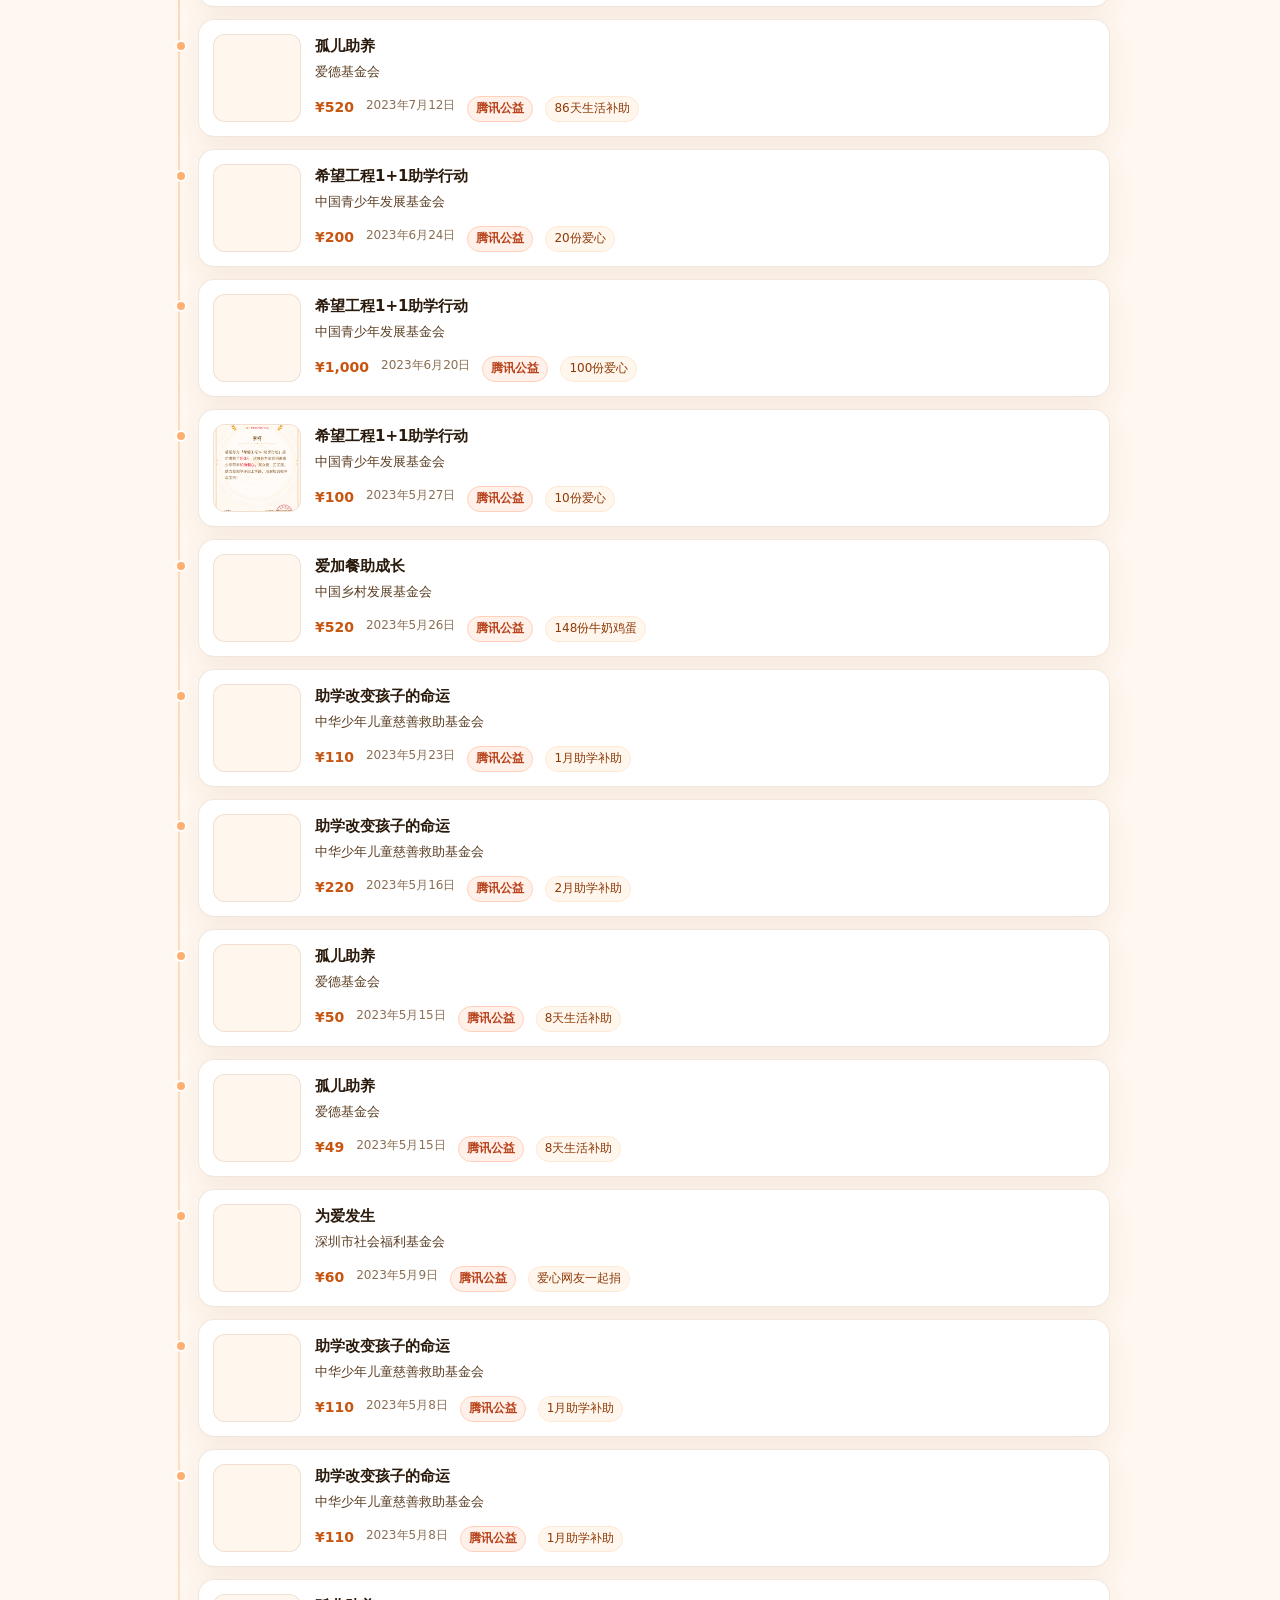
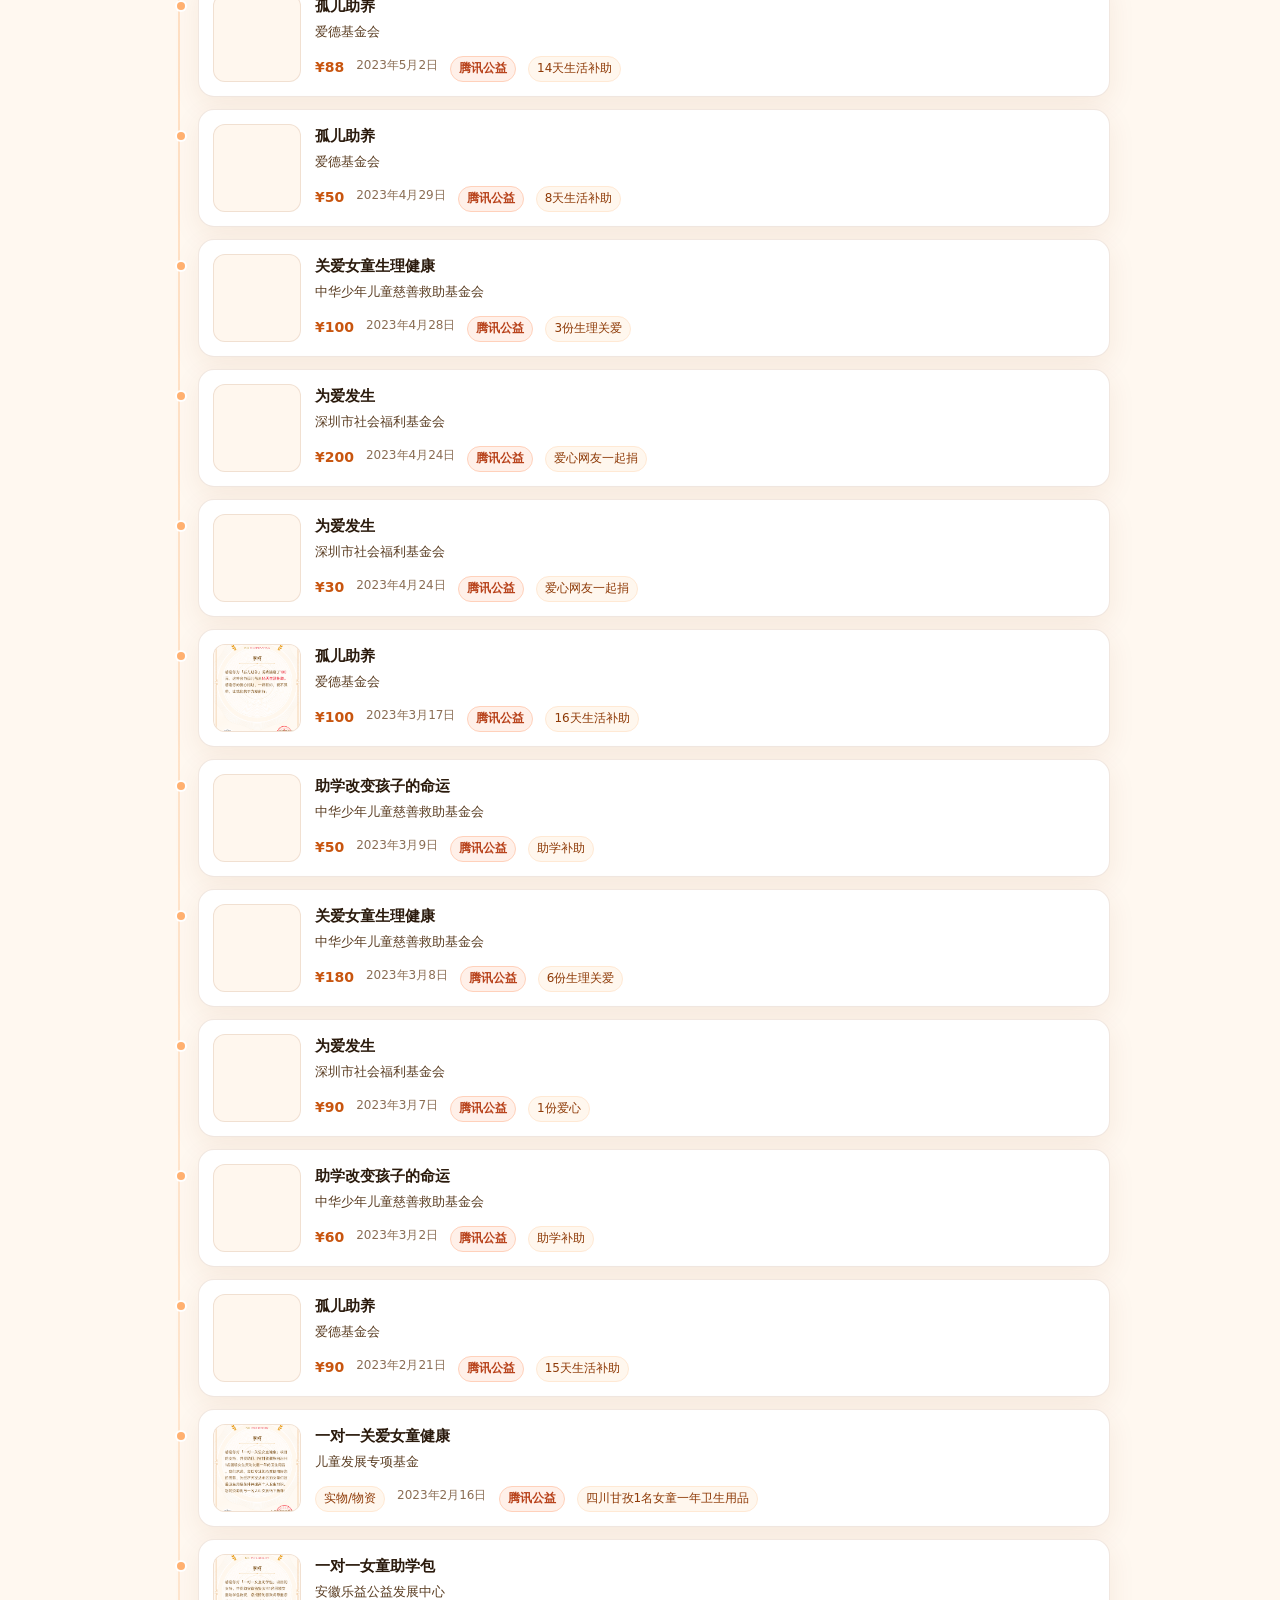
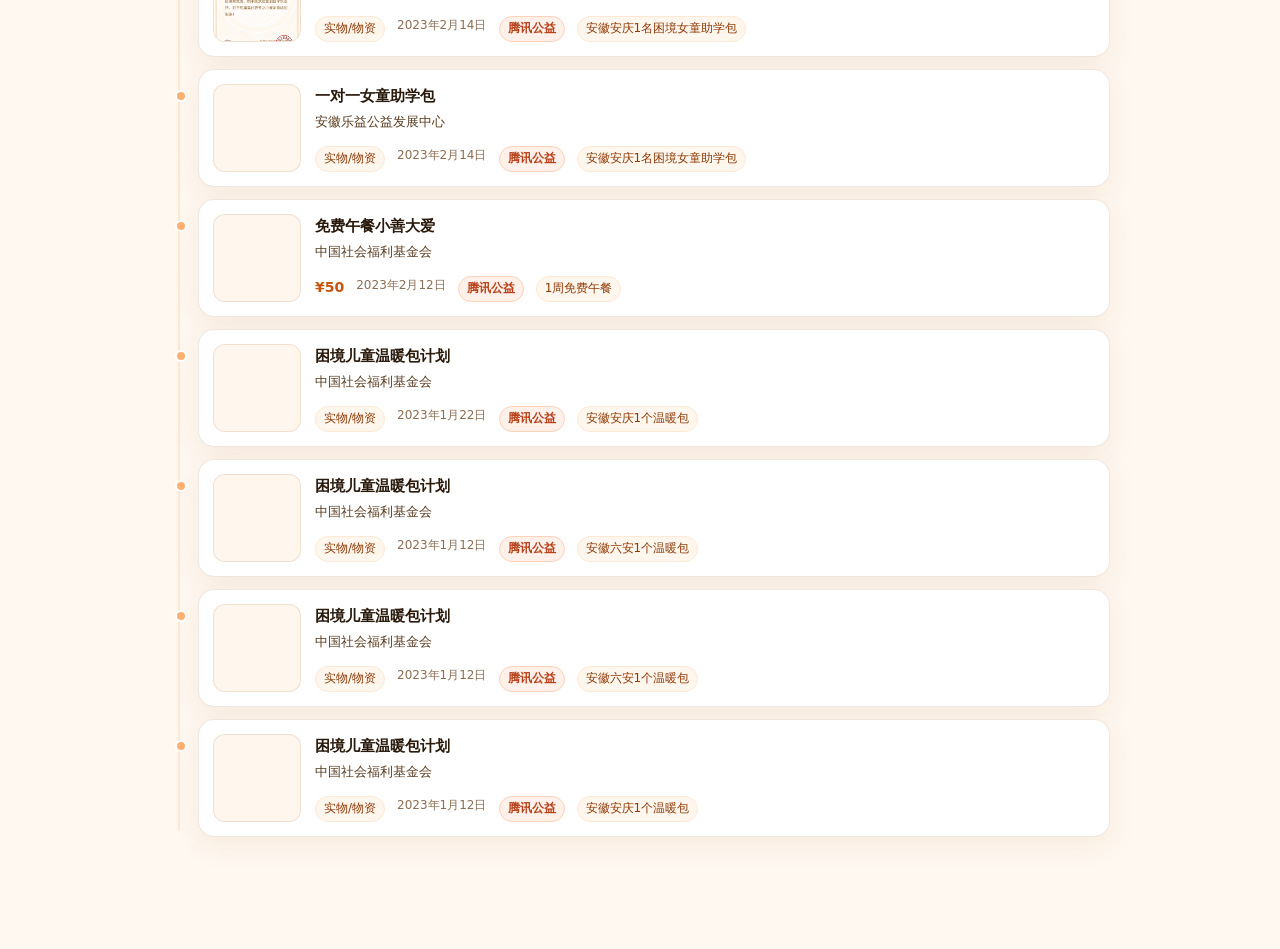
==== commit daacc83d: "Update index.html" ====
--- a/index.html
+++ b/index.html
@@ -66,14 +66,6 @@
           <a href="https://aov.cc" target="_blank" rel="noopener">
             <span class="project-name">命语</span>
             <span class="project-desc">排盘、起卦与提示词</span>
-          </a>
-          <a href="https://qm.sydf.cc" target="_blank" rel="noopener">
-            <span class="project-name">时月奇门</span>
-            <span class="project-desc">奇门起盘与择时</span>
-          </a>
-          <a href="https://xlr.sydf.cc" target="_blank" rel="noopener">
-            <span class="project-name">揣测</span>
-            <span class="project-desc">小六壬起课工具</span>
           </a>
         </div>
       </div>
